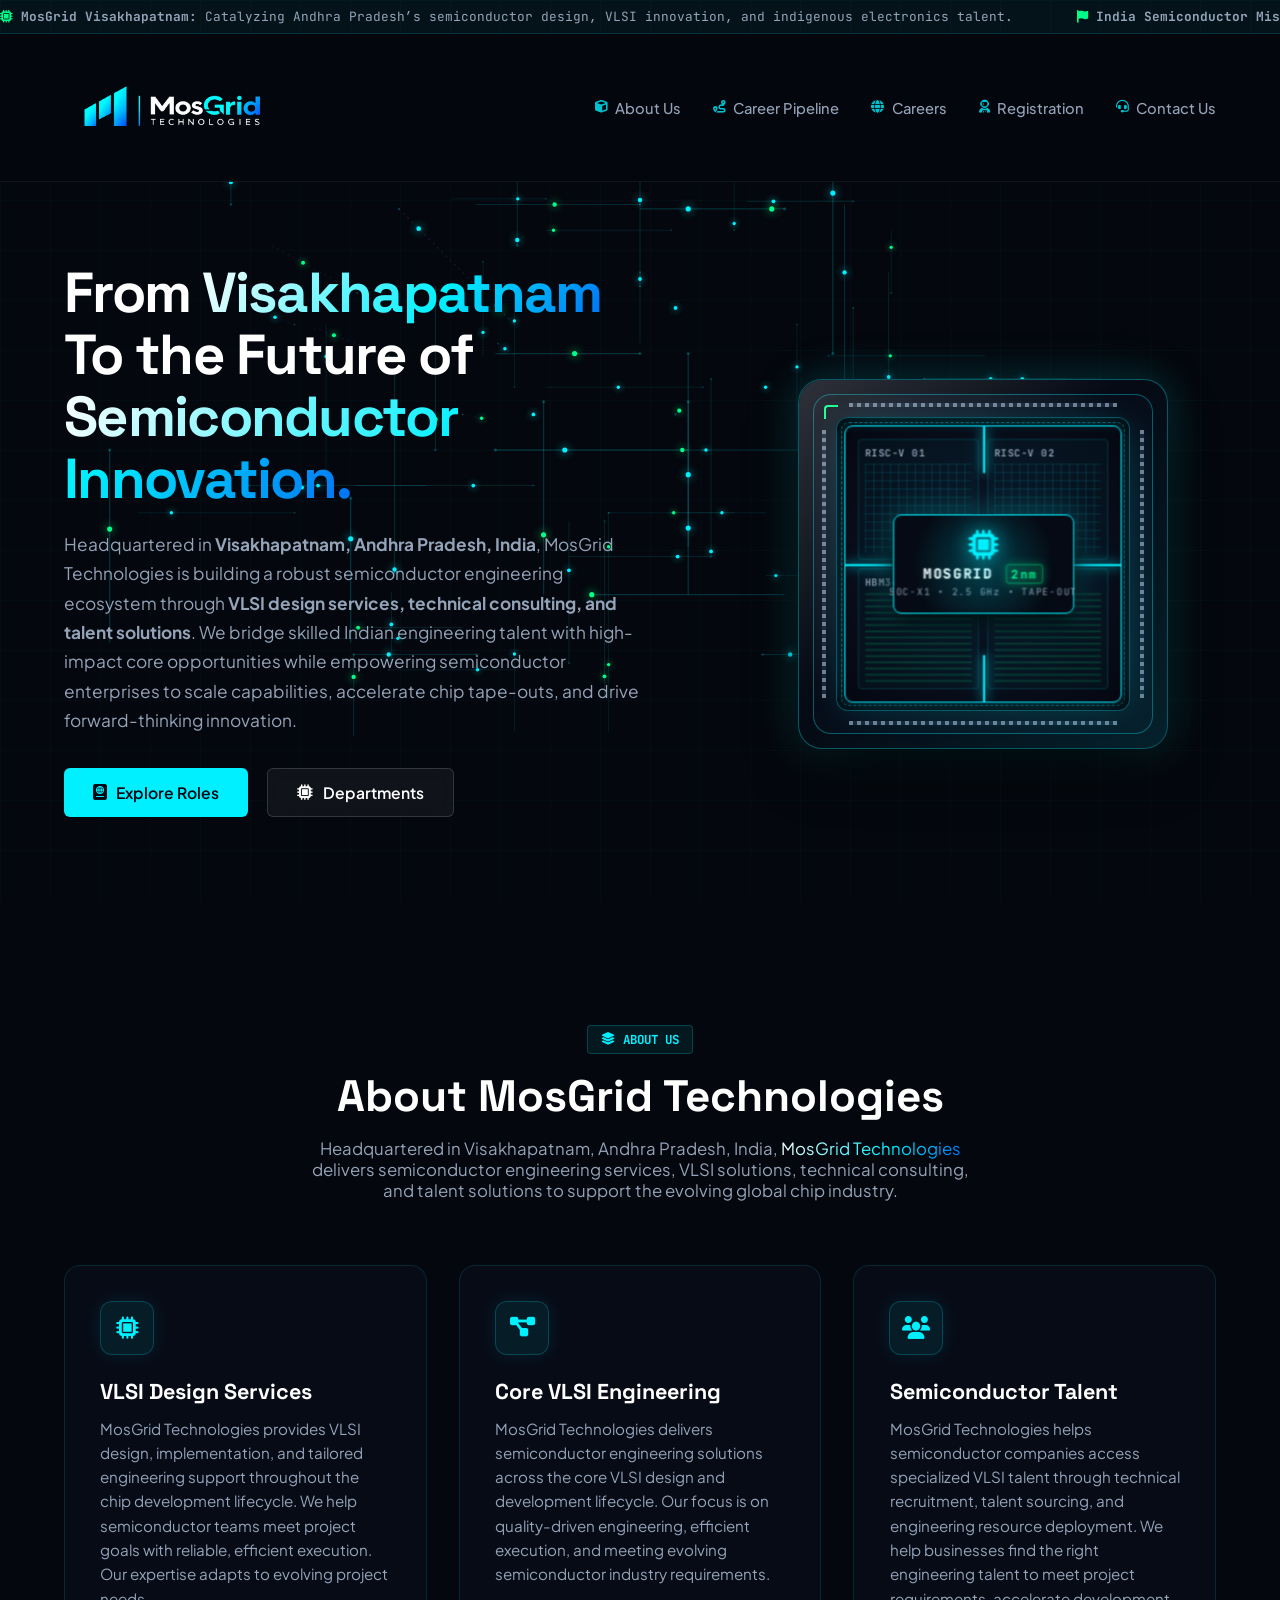
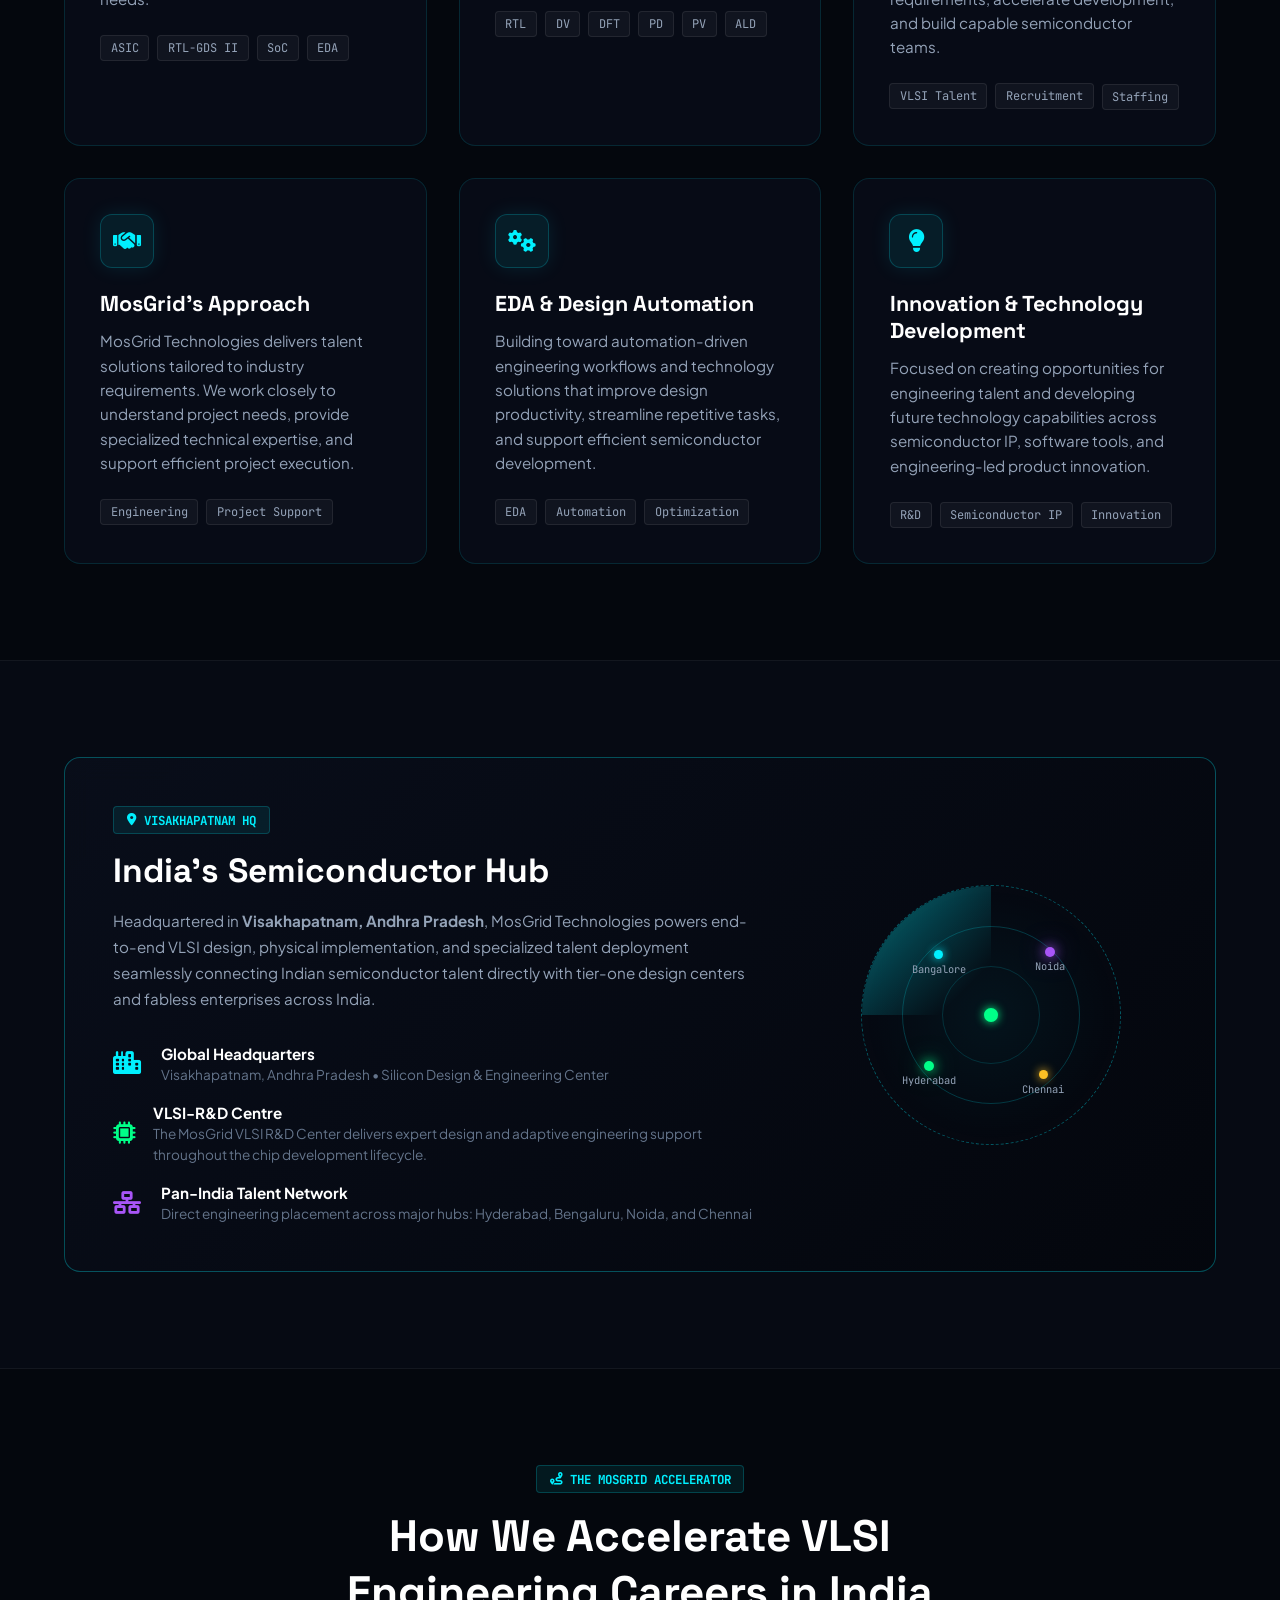
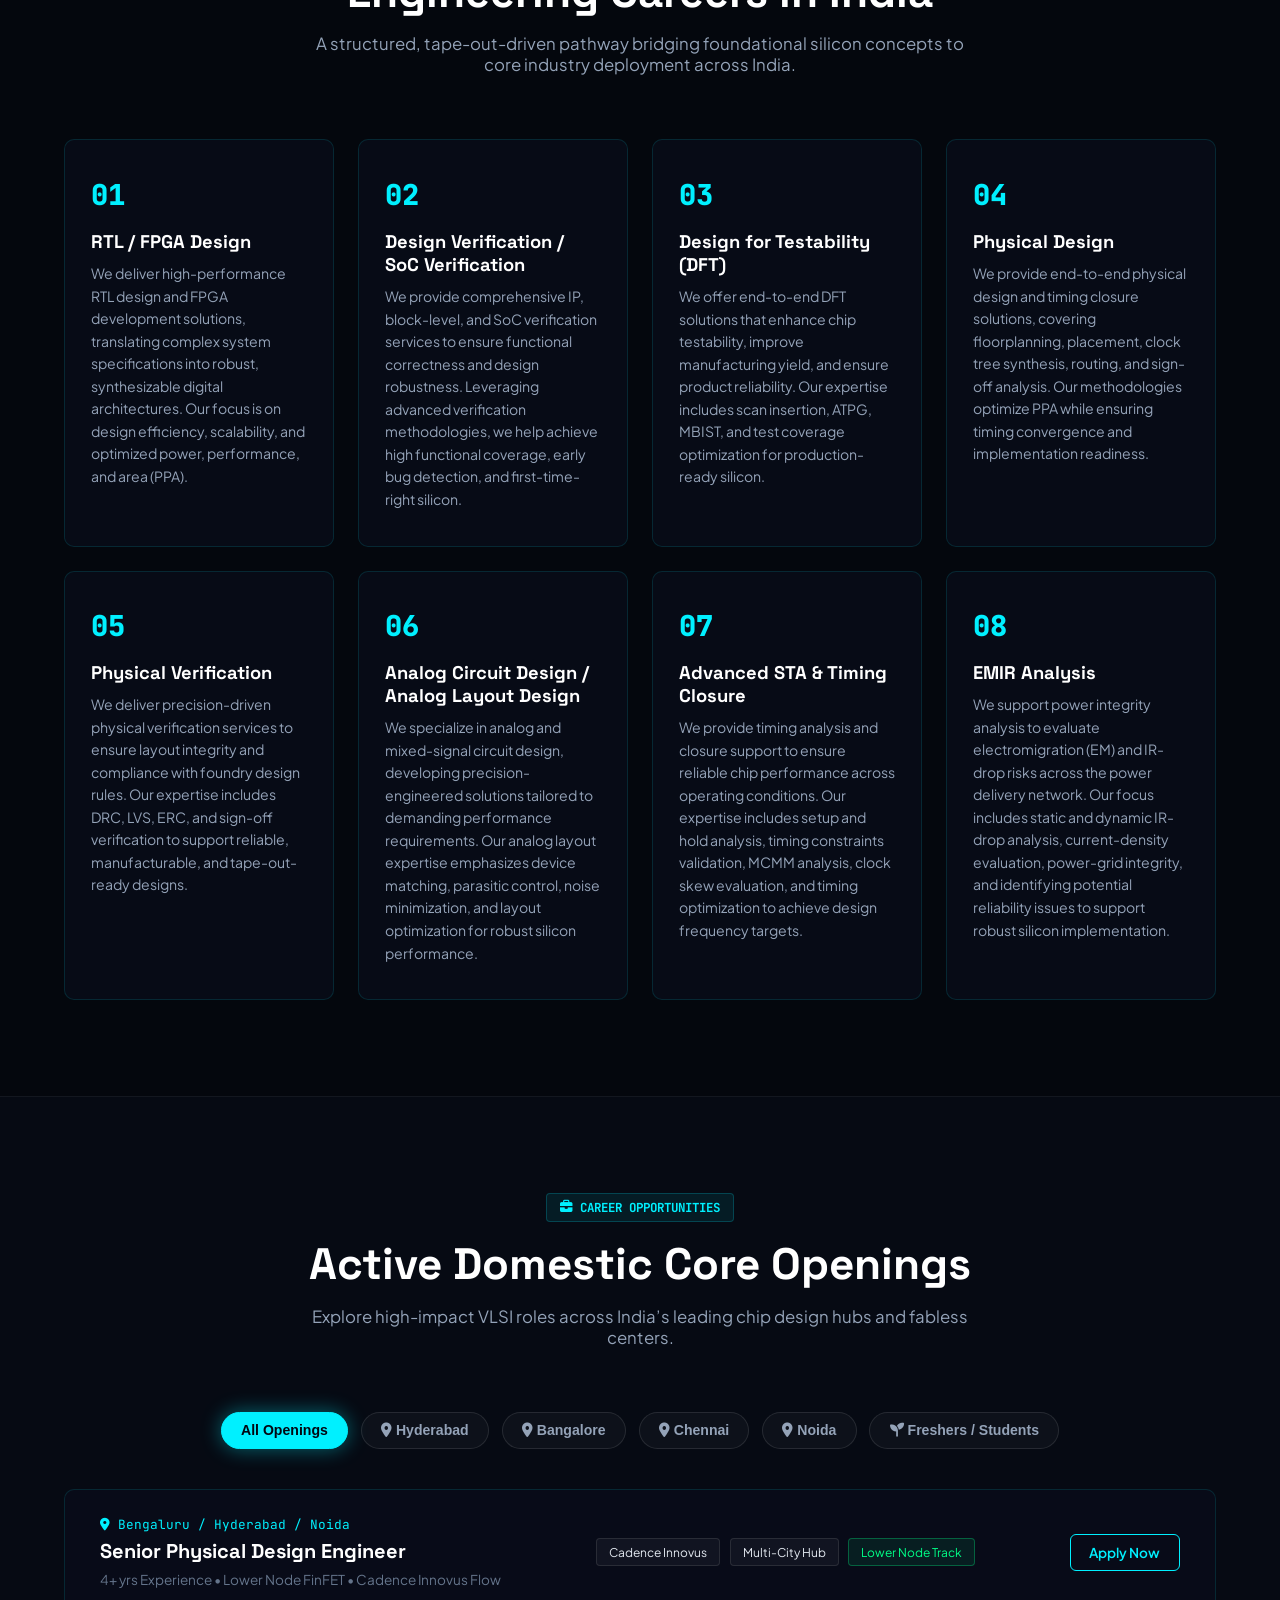
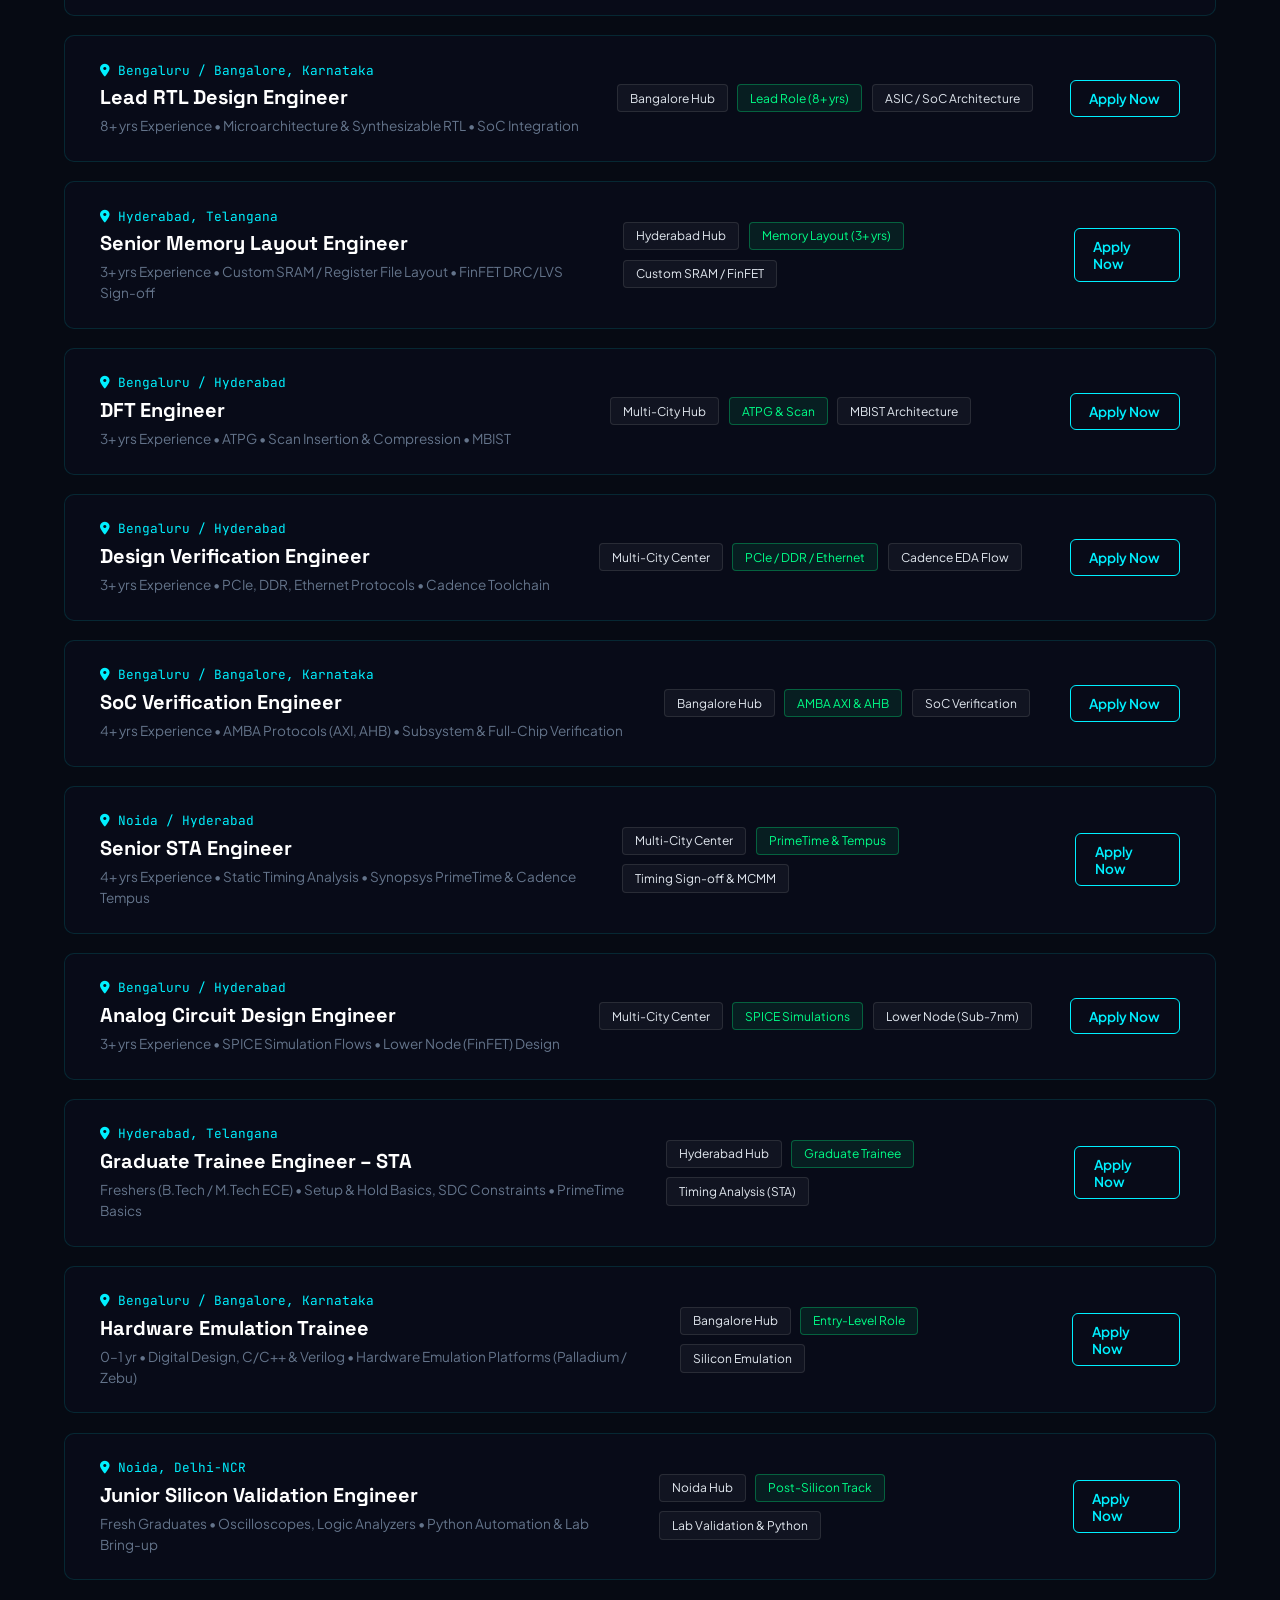
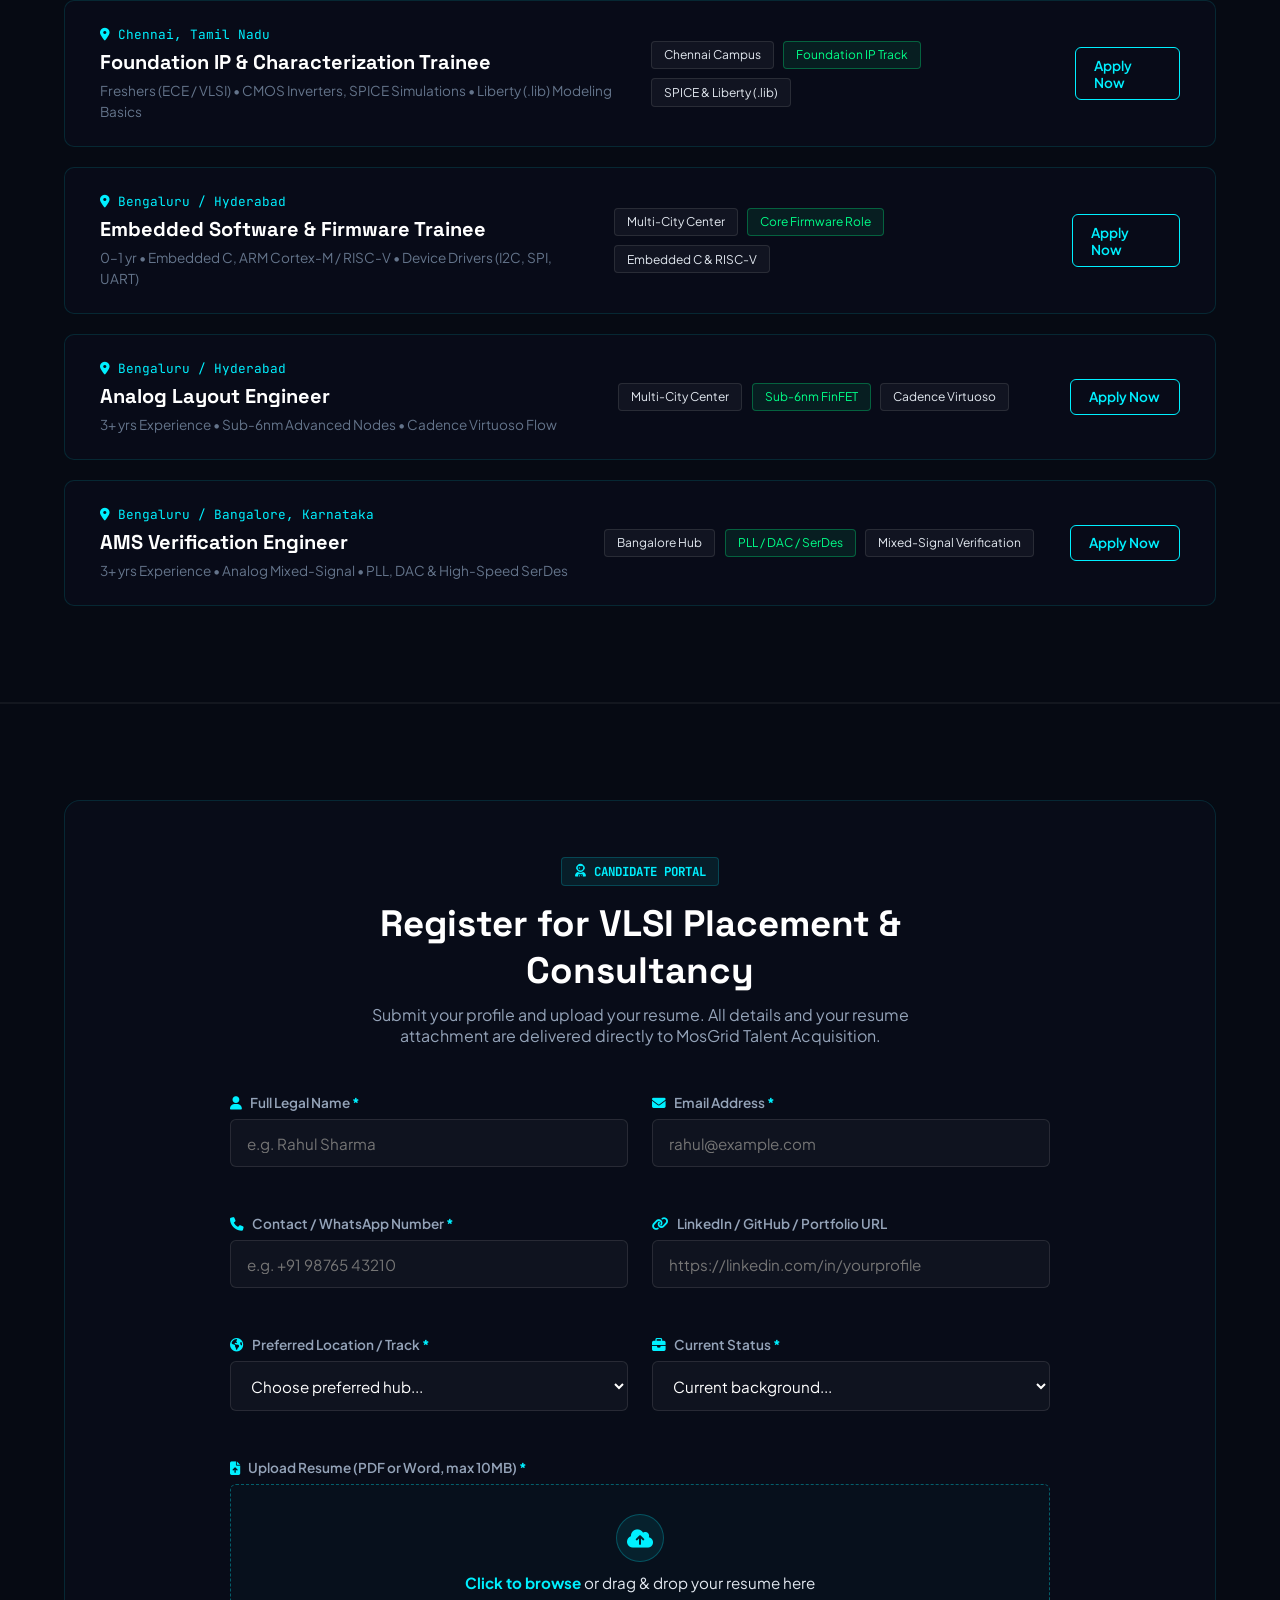
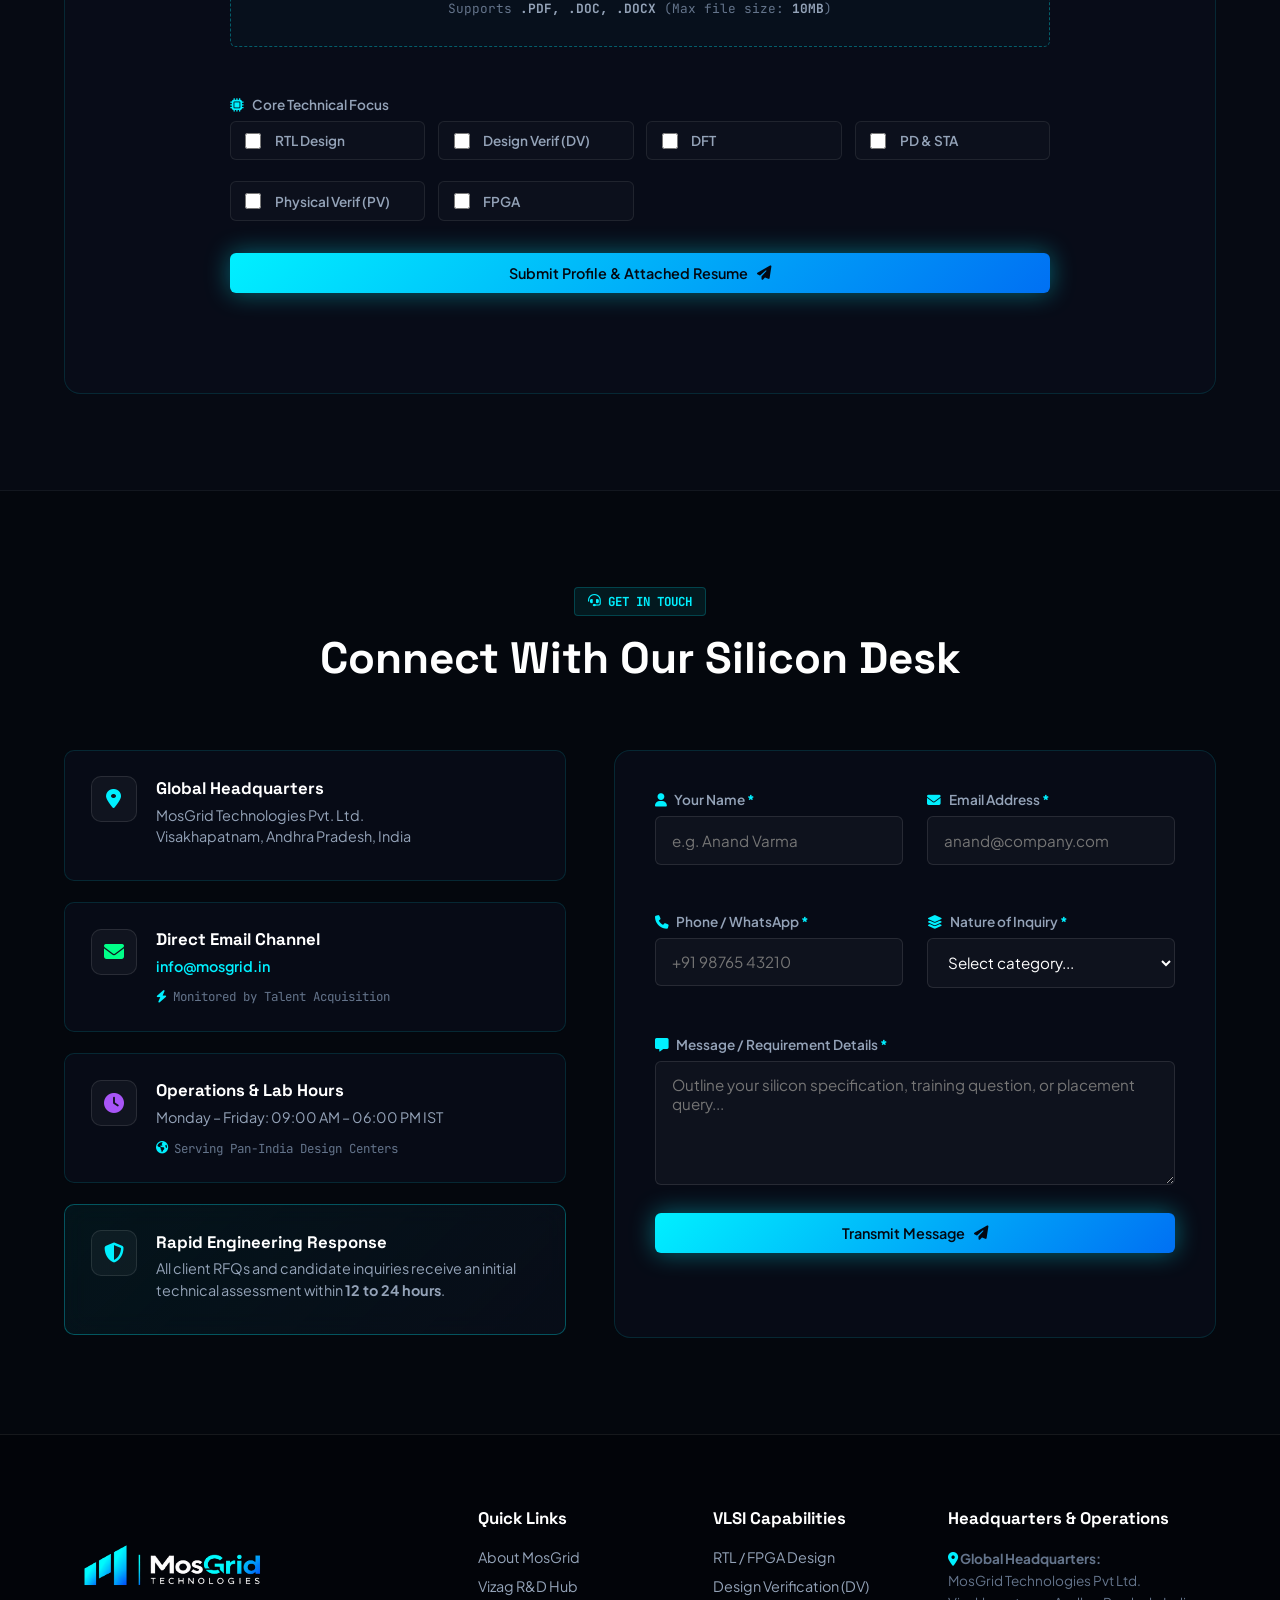
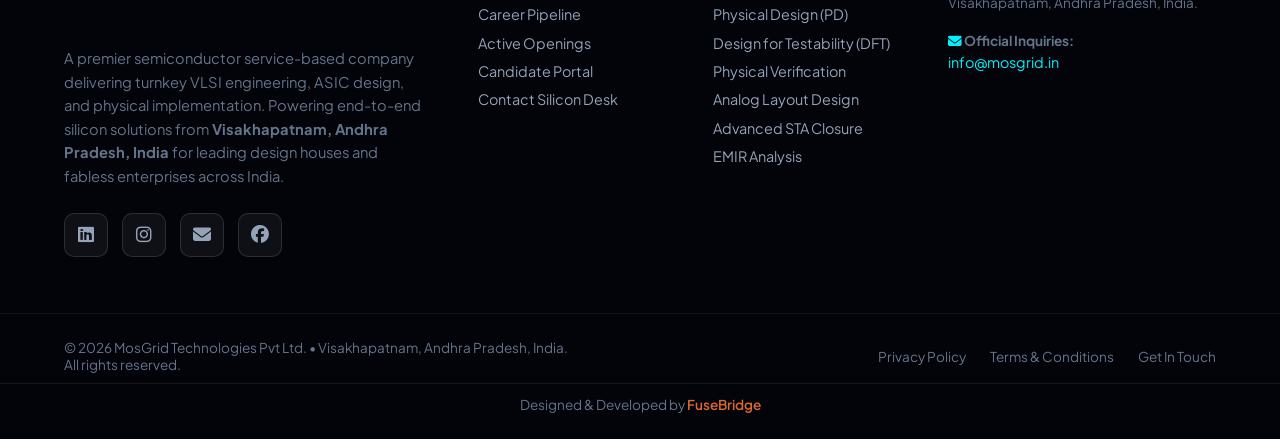
==== index.html @ 5db5d089 "small changes" ====
<!DOCTYPE html>
<html lang="en">
<head>
  <meta charset="UTF-8" />
  <meta name="viewport" content="width=device-width, initial-scale=1.0" />
  <title>MosGrid Technologies</title>
  <meta name="description" content="Visakhapatnam's premier VLSI engineering consultancy and career launchpad. Sub-3nm design execution, student upskilling, and core semiconductor placement across India." />
  
  <!-- Favicon -->
  <link rel="icon" type="image/png" sizes="32x32" href="assets/logos/favicon.png?v=3" />
  <link rel="icon" type="image/png" sizes="16x16" href="assets/logos/favicon.png?v=3" />
  <link rel="apple-touch-icon" href="assets/logos/favicon.png?v=3" />

  <!-- Fonts & Icons -->
  <link rel="preconnect" href="https://fonts.googleapis.com">
  <link rel="preconnect" href="https://fonts.gstatic.com" crossorigin>
  <link href="https://fonts.googleapis.com/css2?family=JetBrains+Mono:wght@400;500;700&family=Plus+Jakarta+Sans:wght@300;400;500;600;700;800&family=Space+Grotesk:wght@500;700;800&display=swap" rel="stylesheet">
  <link rel="stylesheet" href="https://cdnjs.cloudflare.com/ajax/libs/font-awesome/6.5.1/css/all.min.css" />
  
  <link rel="stylesheet" href="style.css" />
</head>
<body class="dark-theme">

  <!-- Interactive Silicon Circuit Canvas (Ortho Manhattan Traces) -->
  <canvas id="circuit-canvas"></canvas>

  <!-- Smooth Ambient Electron Aura -->
  <div class="cursor-aura" id="cursorAura"></div>

  <!-- Global Live Ticker -->
  <div class="top-ticker">
    <div class="ticker-track">
      <span class="ticker-item"><i class="fa-solid fa-microchip text-green"></i> <strong>MosGrid Visakhapatnam:</strong> Catalyzing Andhra Pradesh’s semiconductor design, VLSI innovation, and indigenous electronics talent.</span>
      <span class="ticker-item"><i class="fa-solid fa-flag text-green"></i> <strong>India Semiconductor Mission 2.0:</strong> Strengthening India’s semiconductor design and manufacturing ecosystem.</span>
      <span class="ticker-item"><i class="fa-solid fa-layer-group text-green"></i> <strong>Advanced Chip Packaging:</strong> Chiplets and 3D integration are shaping next-generation semiconductor technology.</span>
      <span class="ticker-item"><i class="fa-solid fa-microchip text-green"></i> <strong>Indigenous Chip Design:</strong> RISC-V and domestic chip-design initiatives are driving India’s semiconductor innovation.</span>    
    </div>
  </div>

  <!-- Header Navigation -->
  <header class="navbar" id="navbar">
    <div class="container nav-wrap">
      <a href="index.html" class="brand">
        <div class="brand-name">
          <img src="assets/logos/logo.svg" alt="Mosgrid Logo" class="brand-logo-img" />
        </div>
      </a>

      <nav class="nav-menu" id="navMenu">
        <a href="#about-us" class="nav-link"><i class="fa-solid fa-cube"></i> About Us</a>
        <a href="#pipeline" class="nav-link"><i class="fa-solid fa-route"></i> Career Pipeline</a>
        <a href="#openings" class="nav-link"><i class="fa-solid fa-globe"></i> Careers</a>
        <a href="#apply" class="nav-link"><i class="fa-solid fa-user-astronaut"></i> Registration</a>
        <a href="#contact" class="nav-link"><i class="fa-solid fa-headset"></i> Contact Us</a>
      </nav>

      <div class="nav-actions">
        <button class="mobile-hamburger" id="hamburger" aria-label="Toggle navigation menu">
          <span></span><span></span><span></span>
        </button>
      </div>
    </div>
  </header>

  <!-- Hero Section -->
  <section class="hero">
    <div class="container hero-layout">
      <div class="hero-left">
        <h1 class="hero-heading">
          From <span class="electric-text">Visakhapatnam</span> <br />
          To the Future of <span class="electric-text">Semiconductor Innovation.</span>
        </h1>
        <p class="hero-subtext">
          Headquartered in <strong>Visakhapatnam, Andhra Pradesh, India</strong>, MosGrid Technologies is building a robust semiconductor engineering ecosystem through <strong>VLSI design services, technical consulting, and talent solutions</strong>. We bridge skilled Indian engineering talent with high-impact core opportunities while empowering semiconductor enterprises to scale capabilities, accelerate chip tape-outs, and drive forward-thinking innovation.
        </p>

        <div class="hero-buttons">
          <a href="#openings" class="btn btn-primary btn-large">
            <i class="fa-solid fa-passport"></i> Explore Roles
          </a>
          <a href="#about-us" class="btn btn-glass btn-large">
            <i class="fa-solid fa-microchip"></i> Departments
          </a>
        </div>
      </div>

      <!-- 3D Gyroscopic Silicon Die Hero Graphic (Advanced Animated SoC) -->
      <div class="hero-right">
        <div class="silicon-stage" id="siliconStage">
          <div class="silicon-die" id="siliconDie">
            <!-- Organic Substrate Carrier with SMD Passives -->
            <div class="chip-substrate">
              <div class="substrate-notch"></div>
              
              <!-- Decoupling SMD Capacitor Arrays -->
              <div class="smd-bank smd-top"></div>
              <div class="smd-bank smd-bottom"></div>
              <div class="smd-bank smd-left"></div>
              <div class="smd-bank smd-right"></div>

              <!-- Silicon Interposer & Chiplet Package -->
              <div class="chip-interposer">
                <div class="bga-pin-ring"></div>

                <!-- Active Silicon Die Layer -->
                <div class="active-silicon-die">
                  <!-- Die Floorplan: Multi-Cluster Core Architecture -->
                  <div class="die-floorplan">
                    <div class="core-cell compute-core">
                      <span class="core-lbl">RISC-V 01</span>
                      <div class="gate-mesh"></div>
                    </div>
                    <div class="core-cell compute-core">
                      <span class="core-lbl">RISC-V 02</span>
                      <div class="gate-mesh"></div>
                    </div>
                    <div class="core-cell memory-core">
                      <span class="core-lbl">HBM3e</span>
                      <div class="memory-grid"></div>
                    </div>
                    <div class="core-cell memory-core">
                      <span class="core-lbl">L3 SRAM</span>
                      <div class="memory-grid"></div>
                    </div>
                  </div>

                  <!-- Central Heat Spreader / Silicon Inscription -->
                  <div class="die-center-spreader">
                    <div class="spreader-glow"></div>
                    <i class="fa-solid fa-microchip spreader-icon"></i>
                    <div class="spreader-title">MOSGRID <span class="spreader-node">2nm</span></div>
                    <div class="spreader-meta">SOC-X1 &bull; 2.5 GHz &bull; TAPE-OUT</div>
                  </div>

                  <!-- High-Speed Orthogonal Bus Traces -->
                  <div class="bus-trace trace-h trace-1"></div>
                  <div class="bus-trace trace-h trace-2"></div>
                  <div class="bus-trace trace-v trace-3"></div>
                  <div class="bus-trace trace-v trace-4"></div>

                  <!-- Animated Laser Scan Beam -->
                  <div class="die-scan-beam"></div>
                </div>
              </div>
            </div>

            <!-- Specular Optical Reflection -->
            <div class="hologram-specular"></div>
          </div>
        </div>
      </div>
    </div>
  </section>

  <!-- About Us Services Section -->
  <section class="section" id="about-us">
    <div class="container">
      <div class="section-header">
        <span class="chip-tag"><i class="fa-solid fa-layer-group"></i> ABOUT US</span>
        <h2>About MosGrid Technologies</h2>
        <p>
          Headquartered in Visakhapatnam, Andhra Pradesh, India, <span class="electric-text">MosGrid Technologies</span> delivers semiconductor engineering services, VLSI solutions, technical consulting, and talent solutions to support the evolving global chip industry.
        </p>
      </div>

      <div class="spotlight-grid">
        <div class="spotlight-card">
          <div class="card-content">
            <div class="icon-orb"><i class="fa-solid fa-microchip"></i></div>
            <h3>VLSI Design Services</h3>
            <p>
              MosGrid Technologies provides VLSI design, implementation, and tailored engineering support throughout the chip development lifecycle. We help semiconductor teams meet project goals with reliable, efficient execution. Our expertise adapts to evolving project needs.
            </p>
            <div class="tech-tags">
              <span>ASIC</span> <span>RTL-GDS II</span><span>SoC</span><span>EDA</span>
            </div>
          </div>
        </div>

        <div class="spotlight-card">
          <div class="card-content">
            <div class="icon-orb"><i class="fa-solid fa-diagram-project"></i></div>
            <h3>Core VLSI Engineering</h3>
            <p>
             MosGrid Technologies delivers semiconductor engineering solutions across the core VLSI design and development lifecycle. Our focus is on quality-driven engineering, efficient execution, and meeting evolving semiconductor industry requirements.
            </p>
            <div class="tech-tags">
              <span>RTL</span><span>DV</span><span>DFT</span><span>PD</span><span>PV</span><span>ALD</span>
            </div>
          </div>
        </div>

        <div class="spotlight-card">
          <div class="card-content">
            <div class="icon-orb"><i class="fa-solid fa-users"></i></div>
            <h3>Semiconductor Talent</h3>
            <p>
              MosGrid Technologies helps semiconductor companies access specialized VLSI talent through technical recruitment, talent sourcing, and engineering resource deployment. We help businesses find the right engineering talent to meet project requirements, accelerate development, and build capable semiconductor teams.
            </p>
            <div class="tech-tags">
              <span>VLSI Talent</span><span>Recruitment</span><span>Staffing</span>
            </div>
          </div>
        </div>

        <div class="spotlight-card">
          <div class="card-content">
            <div class="icon-orb"><i class="fa-solid fa-handshake"></i></div>
            <h3>MosGrid's Approach</h3>
            <p>
              MosGrid Technologies delivers talent solutions tailored to industry requirements. We work closely to understand project needs, provide specialized technical expertise, and support efficient project execution.
            </p>
            <div class="tech-tags">
              <span>Engineering</span><span>Project Support</span>
            </div>
          </div>
        </div>

        <div class="spotlight-card">
          <div class="card-content">
            <div class="icon-orb"><i class="fa-solid fa-gears"></i></div>
            <h3>EDA & Design Automation</h3>
            <p>
              Building toward automation-driven engineering workflows and technology solutions that improve design productivity, streamline repetitive tasks, and support efficient semiconductor development.
            </p>
            <div class="tech-tags">
              <span>EDA</span><span>Automation</span><span>Optimization</span>
            </div>
          </div>
        </div>

        <div class="spotlight-card">
          <div class="card-content">
            <div class="icon-orb"><i class="fa-solid fa-lightbulb"></i></div>
            <h3>Innovation & Technology Development</h3>
            <p>
              Focused on creating opportunities for engineering talent and developing future technology capabilities across semiconductor IP, software tools, and engineering-led product innovation.
            </p>
            <div class="tech-tags">
              <span>R&D</span><span>Semiconductor IP</span><span>Innovation</span>
            </div>
          </div>
        </div>
      </div>
    </div>
  </section>

  <!-- Visakhapatnam HQ & India Tech Radar Section -->
  <section class="section alt-bg" id="vizag-hub">
    <div class="container">
      <div class="spotlight-card vizag-banner-card">
        <div class="vizag-grid">
          <div class="vizag-info">
            <span class="chip-tag"><i class="fa-solid fa-location-dot"></i> VISAKHAPATNAM HQ</span>
            <h2>India’s Semiconductor Hub</h2>
            <p>
              Headquartered in <strong>Visakhapatnam, Andhra Pradesh</strong>, MosGrid Technologies powers end-to-end VLSI design, physical implementation, and specialized talent deployment seamlessly connecting Indian semiconductor talent directly with tier-one design centers and fabless enterprises across India.
            </p>
            <div class="vizag-highlights">
              <div class="v-item">
                <i class="fa-solid fa-city text-cyan"></i>
                <div>
                  <strong>Global Headquarters</strong>
                  <span>Visakhapatnam, Andhra Pradesh &bull; Silicon Design & Engineering Center</span>
                </div>
              </div>
              <div class="v-item">
                <i class="fa-solid fa-microchip text-green"></i>
                <div>
                  <strong>VLSI-R&D Centre </strong>
                  <span>The MosGrid VLSI R&D Center delivers expert design and adaptive engineering support throughout the chip development lifecycle.</span>
                </div>
              </div>
              <div class="v-item">
                <i class="fa-solid fa-network-wired text-purple"></i>
                <div>
                  <strong>Pan-India Talent Network</strong>
                  <span>Direct engineering placement across major hubs: Hyderabad, Bengaluru, Noida, and Chennai</span>
                </div>
              </div>
            </div>
          </div>

          <div class="vizag-radar">
            <div class="radar-circle">
              <div class="radar-sweep"></div>
              <div class="radar-dot dot-vizag"></div>

              <div class="radar-dot dot-munich" title="Bangalore">
                <span class="dot-label-sub">Bangalore</span>
              </div>
              <div class="radar-dot dot-noida" title="Noida">
                <span class="dot-label-sub">Noida</span>
              </div>
              <div class="radar-dot dot-hyderabad" title="Hyderabad">
                <span class="dot-label-sub">Hyderabad</span>
              </div>
              <div class="radar-dot dot-taiwan" title="Chennai">
                <span class="dot-label-sub">Chennai</span>
              </div>
            </div>
          </div> 
        </div>
      </div>
    </div>
  </section>

  <!-- 6-Domain VLSI Engineering & Acceleration Section -->
  <section class="section" id="pipeline">
    <div class="container">
      <div class="section-header">
        <span class="chip-tag"><i class="fa-solid fa-route"></i> THE MOSGRID ACCELERATOR</span>
        <h2>How We Accelerate VLSI Engineering Careers in India</h2>
        <p>A structured, tape-out-driven pathway bridging foundational silicon concepts to core industry deployment across India.</p>
      </div>

      <div class="roadmap-track">
        <!-- 01: RTL / FPGA Design -->
        <div class="roadmap-step" id="domain-rtl">
          <div class="step-num">01</div>
          <div class="step-glow"></div>
          <h4>RTL / FPGA Design</h4>
          <p>We deliver high-performance RTL design and FPGA development solutions, translating complex system specifications into robust, synthesizable digital architectures. Our focus is on design efficiency, scalability, and optimized power, performance, and area (PPA).</p>
        </div>

        <!-- 02: Design Verification / SoC Verification -->
        <div class="roadmap-step" id="domain-dv">
          <div class="step-num">02</div>
          <div class="step-glow"></div>
          <h4>Design Verification / SoC Verification</h4>
          <p>We provide comprehensive IP, block-level, and SoC verification services to ensure functional correctness and design robustness. Leveraging advanced verification methodologies, we help achieve high functional coverage, early bug detection, and first-time-right silicon.</p>
        </div>

        <!-- 03: Design for Testability (DFT) -->
        <div class="roadmap-step" id="domain-dft">
          <div class="step-num">03</div>
          <div class="step-glow"></div>
          <h4>Design for Testability (DFT)</h4>
          <p>We offer end-to-end DFT solutions that enhance chip testability, improve manufacturing yield, and ensure product reliability. Our expertise includes scan insertion, ATPG, MBIST, and test coverage optimization for production-ready silicon.</p>
        </div>

        <!-- 04: Physical Design  -->
        <div class="roadmap-step" id="domain-pd">
          <div class="step-num">04</div>
          <div class="step-glow"></div>
          <h4>Physical Design</h4>
          <p>We provide end-to-end physical design and timing closure solutions, covering floorplanning, placement, clock tree synthesis, routing, and sign-off analysis. Our methodologies optimize PPA while ensuring timing convergence and implementation readiness.</p>
        </div>

        <!-- 05: Physical Verification -->
        <div class="roadmap-step" id="domain-pv">
          <div class="step-num">05</div>
          <div class="step-glow"></div>
          <h4>Physical Verification</h4>
          <p>We deliver precision-driven physical verification services to ensure layout integrity and compliance with foundry design rules. Our expertise includes DRC, LVS, ERC, and sign-off verification to support reliable, manufacturable, and tape-out-ready designs.</p>
        </div>

        <!-- 06: Analog Circuit Design / Analog Layout Design -->
        <div class="roadmap-step" id="domain-analog">
          <div class="step-num">06</div>
          <div class="step-glow"></div>
          <h4>Analog Circuit Design / Analog Layout Design</h4>
          <p>We specialize in analog and mixed-signal circuit design, developing precision-engineered solutions tailored to demanding performance requirements. Our analog layout expertise emphasizes device matching, parasitic control, noise minimization, and layout optimization for robust silicon performance.</p>
        </div>

        <!-- 07: Advanced STA & Timing Closure -->
        <div class="roadmap-step" id="domain-sta">
          <div class="step-num">07</div>
          <div class="step-glow"></div>
          <h4>Advanced STA & Timing Closure</h4>
          <p>We provide timing analysis and closure support to ensure reliable chip performance across operating conditions. Our expertise includes setup and hold analysis, timing constraints validation, MCMM analysis, clock skew evaluation, and timing optimization to achieve design frequency targets.</p>
        </div>

        <!-- 08: EMIR Analysis -->
        <div class="roadmap-step" id="domain-emir">
          <div class="step-num">08</div>
          <div class="step-glow"></div>
          <h4>EMIR Analysis</h4>
          <p>We support power integrity analysis to evaluate electromigration (EM) and IR-drop risks across the power delivery network. Our focus includes static and dynamic IR-drop analysis, current-density evaluation, power-grid integrity, and identifying potential reliability issues to support robust silicon implementation.</p>
        </div>
      </div>
    </div>
  </section>

  <!-- Filterable Openings Section -->
  <section class="section alt-bg" id="openings">
    <div class="container">
      <div class="section-header">
        <span class="chip-tag"><i class="fa-solid fa-briefcase"></i> CAREER OPPORTUNITIES</span>
        <h2>Active Domestic Core Openings</h2>
        <p>Explore high-impact VLSI roles across India’s leading chip design hubs and fabless centers.</p>
      </div>

      <!-- Filter Tabs -->
      <div class="filter-bar">
        <button class="filter-btn active" data-filter="all">All Openings</button>
        <button class="filter-btn" data-filter="hyderabad"><i class="fa-solid fa-location-dot"></i> Hyderabad</button>
        <button class="filter-btn" data-filter="bangalore"><i class="fa-solid fa-location-dot"></i> Bangalore</button>
        <button class="filter-btn" data-filter="chennai"><i class="fa-solid fa-location-dot"></i> Chennai</button>
        <button class="filter-btn" data-filter="noida"><i class="fa-solid fa-location-dot"></i> Noida</button>
        <button class="filter-btn" data-filter="fresher"><i class="fa-solid fa-seedling"></i> Freshers / Students</button>
      </div>

      <div class="jobs-list" id="jobsGrid">
        <!-- Job 1 -->
              <div class="job-row" data-category="bangalore hyderabad noida">
                <div class="job-meta">
                  <span class="job-location"><i class="fa-solid fa-location-dot"></i> Bengaluru / Hyderabad / Noida</span>
                  <h3>Senior Physical Design Engineer</h3>
                  <span class="job-exp">4+ yrs Experience &bull; Lower Node FinFET &bull; Cadence Innovus Flow</span>
                </div>
                <div class="job-tags">
                  <span class="badge-tag">Cadence Innovus</span>
                  <span class="badge-tag">Multi-City Hub</span>
                  <span class="badge-tag tag-accent">Lower Node Track</span>
                </div>
                <a href="#apply" class="btn btn-outline-cyan" aria-label="Apply for Senior Physical Design Engineer">Apply Now</a>
              </div>

        <!-- Job 2 -->
              <div class="job-row" data-category="bangalore">
                <div class="job-meta">
                  <span class="job-location"><i class="fa-solid fa-location-dot"></i> Bengaluru / Bangalore, Karnataka</span>
                  <h3>Lead RTL Design Engineer</h3>
                  <span class="job-exp">8+ yrs Experience &bull; Microarchitecture &amp; Synthesizable RTL &bull; SoC Integration</span>
                </div>
                <div class="job-tags">
                  <span class="badge-tag">Bangalore Hub</span>
                  <span class="badge-tag tag-accent">Lead Role (8+ yrs)</span>
                  <span class="badge-tag">ASIC / SoC Architecture</span>
                </div>
                <a href="#apply" class="btn btn-outline-cyan" aria-label="Apply for Lead RTL Design Engineer">Apply Now</a>
              </div>

       <!-- Job 3 -->
              <div class="job-row" data-category="hyderabad">
                <div class="job-meta">
                  <span class="job-location"><i class="fa-solid fa-location-dot"></i> Hyderabad, Telangana</span>
                  <h3>Senior Memory Layout Engineer</h3>
                  <span class="job-exp">3+ yrs Experience &bull; Custom SRAM / Register File Layout &bull; FinFET DRC/LVS Sign-off</span>
                </div>
                <div class="job-tags">
                  <span class="badge-tag">Hyderabad Hub</span>
                  <span class="badge-tag tag-accent">Memory Layout (3+ yrs)</span>
                  <span class="badge-tag">Custom SRAM / FinFET</span>
                </div>
                <a href="#apply" class="btn btn-outline-cyan" aria-label="Apply for Senior Memory Layout Engineer">Apply Now</a>
              </div>

        <!-- Job 4 -->
              <div class="job-row" data-category="bangalore hyderabad">
                <div class="job-meta">
                  <span class="job-location"><i class="fa-solid fa-location-dot"></i> Bengaluru / Hyderabad</span>
                  <h3>DFT Engineer</h3>
                  <span class="job-exp">3+ yrs Experience &bull; ATPG &bull; Scan Insertion &amp; Compression &bull; MBIST</span>
                </div>
                <div class="job-tags">
                  <span class="badge-tag">Multi-City Hub</span>
                  <span class="badge-tag tag-accent">ATPG &amp; Scan</span>
                  <span class="badge-tag">MBIST Architecture</span>
                </div>
                <a href="#apply" class="btn btn-outline-cyan" aria-label="Apply for DFT Engineer">Apply Now</a>
              </div>

        <!-- Job 5 -->
              <div class="job-row" data-category="bangalore hyderabad">
                <div class="job-meta">
                  <span class="job-location"><i class="fa-solid fa-location-dot"></i> Bengaluru / Hyderabad</span>
                  <h3>Design Verification Engineer</h3>
                  <span class="job-exp">3+ yrs Experience &bull; PCIe, DDR, Ethernet Protocols &bull; Cadence Toolchain</span>
                </div>
                <div class="job-tags">
                  <span class="badge-tag">Multi-City Center</span>
                  <span class="badge-tag tag-accent">PCIe / DDR / Ethernet</span>
                  <span class="badge-tag">Cadence EDA Flow</span>
                </div>
                <a href="#apply" class="btn btn-outline-cyan" aria-label="Apply for Design Verification Engineer">Apply Now</a>
              </div>

      <!-- Job 6 -->

              <div class="job-row" data-category="bangalore">
                <div class="job-meta">
                  <span class="job-location"><i class="fa-solid fa-location-dot"></i> Bengaluru / Bangalore, Karnataka</span>
                  <h3>SoC Verification Engineer</h3>
                  <span class="job-exp">4+ yrs Experience &bull; AMBA Protocols (AXI, AHB) &bull; Subsystem &amp; Full-Chip Verification</span>
                </div>
                <div class="job-tags">
                  <span class="badge-tag">Bangalore Hub</span>
                  <span class="badge-tag tag-accent">AMBA AXI &amp; AHB</span>
                  <span class="badge-tag">SoC Verification</span>
                </div>
                <a href="#apply" class="btn btn-outline-cyan" aria-label="Apply for SoC Verification Engineer">Apply Now</a>
              </div>
      <!-- Job 7 -->
                    <div class="job-row" data-category="noida hyderabad">
                <div class="job-meta">
                  <span class="job-location"><i class="fa-solid fa-location-dot"></i> Noida / Hyderabad</span>
                  <h3>Senior STA Engineer</h3>
                  <span class="job-exp">4+ yrs Experience &bull; Static Timing Analysis &bull; Synopsys PrimeTime &amp; Cadence Tempus</span>
                </div>
                <div class="job-tags">
                  <span class="badge-tag">Multi-City Center</span>
                  <span class="badge-tag tag-accent">PrimeTime &amp; Tempus</span>
                  <span class="badge-tag">Timing Sign-off &amp; MCMM</span>
                </div>
                <a href="#apply" class="btn btn-outline-cyan" aria-label="Apply for Senior STA Engineer">Apply Now</a>
              </div>
      <!-- Job 8 -->
                  <div class="job-row" data-category="bangalore hyderabad">
              <div class="job-meta">
                <span class="job-location"><i class="fa-solid fa-location-dot"></i> Bengaluru / Hyderabad</span>
                <h3>Analog Circuit Design Engineer</h3>
                <span class="job-exp">3+ yrs Experience &bull; SPICE Simulation Flows &bull; Lower Node (FinFET) Design</span>
              </div>
              <div class="job-tags">
                <span class="badge-tag">Multi-City Center</span>
                <span class="badge-tag tag-accent">SPICE Simulations</span>
                <span class="badge-tag">Lower Node (Sub-7nm)</span>
              </div>
              <a href="#apply" class="btn btn-outline-cyan" aria-label="Apply for Analog Circuit Design Engineer">Apply Now</a>
            </div>

            
            <!-- Freshers -->
<div class="job-row" data-category="hyderabad fresher">
  <div class="job-meta">
    <span class="job-location"><i class="fa-solid fa-location-dot"></i> Hyderabad, Telangana</span>
    <h3>Graduate Trainee Engineer &ndash; STA</h3>
    <span class="job-exp">Freshers (B.Tech / M.Tech ECE) &bull; Setup &amp; Hold Basics, SDC Constraints &bull; PrimeTime Basics</span>
  </div>
  <div class="job-tags">
    <span class="badge-tag">Hyderabad Hub</span>
    <span class="badge-tag tag-accent">Graduate Trainee</span>
    <span class="badge-tag">Timing Analysis (STA)</span>
  </div>
  <a href="#apply" class="btn btn-outline-cyan" aria-label="Apply for Graduate Trainee Engineer STA">Apply Now</a>
</div>
<!-- Freshers -->
<div class="job-row" data-category="bangalore fresher">
  <div class="job-meta">
    <span class="job-location"><i class="fa-solid fa-location-dot"></i> Bengaluru / Bangalore, Karnataka</span>
    <h3>Hardware Emulation Trainee</h3>
    <span class="job-exp">0–1 yr &bull; Digital Design, C/C++ &amp; Verilog &bull; Hardware Emulation Platforms (Palladium / Zebu)</span>
  </div>
  <div class="job-tags">
    <span class="badge-tag">Bangalore Hub</span>
    <span class="badge-tag tag-accent">Entry-Level Role</span>
    <span class="badge-tag">Silicon Emulation</span>
  </div>
  <a href="#apply" class="btn btn-outline-cyan" aria-label="Apply for Hardware Emulation Trainee">Apply Now</a>
</div>
<!-- Freshers -->
 <div class="job-row" data-category="noida fresher">
  <div class="job-meta">
    <span class="job-location"><i class="fa-solid fa-location-dot"></i> Noida, Delhi-NCR</span>
    <h3>Junior Silicon Validation Engineer</h3>
    <span class="job-exp">Fresh Graduates &bull; Oscilloscopes, Logic Analyzers &bull; Python Automation &amp; Lab Bring-up</span>
  </div>
  <div class="job-tags">
    <span class="badge-tag">Noida Hub</span>
    <span class="badge-tag tag-accent">Post-Silicon Track</span>
    <span class="badge-tag">Lab Validation &amp; Python</span>
  </div>
  <a href="#apply" class="btn btn-outline-cyan" aria-label="Apply for Junior Silicon Validation Engineer">Apply Now</a>
</div>
<!-- Freshers -->
 <div class="job-row" data-category="chennai fresher">
  <div class="job-meta">
    <span class="job-location"><i class="fa-solid fa-location-dot"></i> Chennai, Tamil Nadu</span>
    <h3>Foundation IP &amp; Characterization Trainee</h3>
    <span class="job-exp">Freshers (ECE / VLSI) &bull; CMOS Inverters, SPICE Simulations &bull; Liberty (.lib) Modeling Basics</span>
  </div>
  <div class="job-tags">
    <span class="badge-tag">Chennai Campus</span>
    <span class="badge-tag tag-accent">Foundation IP Track</span>
    <span class="badge-tag">SPICE &amp; Liberty (.lib)</span>
  </div>
  <a href="#apply" class="btn btn-outline-cyan" aria-label="Apply for Foundation IP and Characterization Trainee">Apply Now</a>
</div>
 <!-- Freshers -->
  <div class="job-row" data-category="bangalore hyderabad fresher">
  <div class="job-meta">
    <span class="job-location"><i class="fa-solid fa-location-dot"></i> Bengaluru / Hyderabad</span>
    <h3>Embedded Software &amp; Firmware Trainee</h3>
    <span class="job-exp">0–1 yr &bull; Embedded C, ARM Cortex-M / RISC-V &bull; Device Drivers (I2C, SPI, UART)</span>
  </div>
  <div class="job-tags">
    <span class="badge-tag">Multi-City Center</span>
    <span class="badge-tag tag-accent">Core Firmware Role</span>
    <span class="badge-tag">Embedded C &amp; RISC-V</span>
  </div>
  <a href="#apply" class="btn btn-outline-cyan" aria-label="Apply for Embedded Software and Firmware Trainee">Apply Now</a>
</div>
  

      <!-- Job 9 -->
                <div class="job-row" data-category="bangalore hyderabad">
            <div class="job-meta">
              <span class="job-location"><i class="fa-solid fa-location-dot"></i> Bengaluru / Hyderabad</span>
              <h3>Analog Layout Engineer</h3>
              <span class="job-exp">3+ yrs Experience &bull; Sub-6nm Advanced Nodes &bull; Cadence Virtuoso Flow</span>
            </div>
            <div class="job-tags">
              <span class="badge-tag">Multi-City Center</span>
              <span class="badge-tag tag-accent">Sub-6nm FinFET</span>
              <span class="badge-tag">Cadence Virtuoso</span>
            </div>
            <a href="#apply" class="btn btn-outline-cyan" aria-label="Apply for Analog Layout Engineer">Apply Now</a>
          </div>
      <!-- Job 10 -->
                <div class="job-row" data-category="bangalore">
            <div class="job-meta">
              <span class="job-location"><i class="fa-solid fa-location-dot"></i> Bengaluru / Bangalore, Karnataka</span>
              <h3>AMS Verification Engineer</h3>
              <span class="job-exp">3+ yrs Experience &bull; Analog Mixed-Signal &bull; PLL, DAC &amp; High-Speed SerDes</span>
            </div>
            <div class="job-tags">
              <span class="badge-tag">Bangalore Hub</span>
              <span class="badge-tag tag-accent">PLL / DAC / SerDes</span>
              <span class="badge-tag">Mixed-Signal Verification</span>
            </div>
            <a href="#apply" class="btn btn-outline-cyan" aria-label="Apply for AMS Verification Engineer">Apply Now</a>
          </div>
      </div>
    </div>
  </section>

  <!-- Candidate Portal -->
  <section class="section alt-bg" id="apply">
    <div class="container">
      <div class="portal-card">
        <div class="portal-header">
          <span class="chip-tag"><i class="fa-solid fa-user-astronaut"></i> CANDIDATE PORTAL</span>
          <h2>Register for VLSI Placement & Consultancy</h2>
          <p>Submit your profile and upload your resume. All details and your resume attachment are delivered directly to MosGrid Talent Acquisition.</p>
        </div>

        <form class="portal-form" id="mosgridForm">
          <!-- Row 1: Name & Email -->
          <div class="form-row">
            <div class="input-block">
              <label for="candName"><i class="fa-solid fa-user"></i> Full Legal Name <span class="required-asterisk">*</span></label>
              <input type="text" id="candName" name="Candidate_Name" placeholder="e.g. Rahul Sharma" required />
            </div>
            <div class="input-block">
              <label for="candEmail"><i class="fa-solid fa-envelope"></i> Email Address <span class="required-asterisk">*</span></label>
              <input type="email" id="candEmail" name="Candidate_Email" placeholder="rahul@example.com" required />
            </div>
          </div>

          <!-- Row 2: Contact Number & LinkedIn/Portfolio URL -->
          <div class="form-row">
            <div class="input-block">
              <label for="candPhone"><i class="fa-solid fa-phone"></i> Contact / WhatsApp Number <span class="required-asterisk">*</span></label>
              <input 
                type="tel" 
                id="candPhone" 
                name="Candidate_Phone" 
                placeholder="e.g. +91 98765 43210" 
                pattern="^\+?[0-9\s\-]{10,15}$"
                title="Please enter a valid 10-digit mobile number (with optional +91 country code)"
                required 
              />
            </div>
            <div class="input-block">
              <label for="candLink"><i class="fa-solid fa-link"></i> LinkedIn / GitHub / Portfolio URL</label>
              <input type="url" id="candLink" name="Portfolio_GitHub_URL" placeholder="https://linkedin.com/in/yourprofile" />
            </div>
          </div>

          <!-- Row 3: Preferred Location & Current Status -->
          <div class="form-row">
            <div class="input-block">
              <label for="candDest"><i class="fa-solid fa-earth-americas"></i> Preferred Location / Track <span class="required-asterisk">*</span></label>
              <select id="candDest" name="Target_Destination" required>
                <option value="" disabled selected>Choose preferred hub...</option>
                <option value="Hyderabad Tech Hub">Hyderabad Tech Hub</option>
                <option value="Bengaluru Semiconductor Corridor">Bengaluru Semiconductor Corridor</option>
                <option value="Chennai Silicon Center">Chennai Silicon Center</option>
                <option value="Noida / Delhi-NCR Hub">Noida / Delhi-NCR Hub</option>
                <option value="Visakhapatnam HQ (Core Lab)">Visakhapatnam HQ (Core Lab)</option>
                <option value="Open to Any High-Growth Location">Open to Any High-Growth Location</option>
              </select>
            </div>
            <div class="input-block">
              <label for="candStatus"><i class="fa-solid fa-briefcase"></i> Current Status <span class="required-asterisk">*</span></label>
              <select id="candStatus" name="Candidate_Status" required>
                <option value="" disabled selected>Current background...</option>
                <option value="College Student (Final / Pre-Final Year)">College Student (Final / Pre-Final Year)</option>
                <option value="Fresh Graduate (0-1 yr exp)">Fresh Graduate (0-1 yr exp)</option>
                <option value="VLSI / Embedded Professional (2+ yrs)">VLSI / Embedded Professional (2+ yrs)</option>
                <option value="Corporate Client Seeking Consultancy Services">Corporate Client Seeking Consultancy Services</option>
              </select>
            </div>
          </div>

          <!-- Row 4: Resume Upload Dropzone -->
          <div class="input-block">
            <label><i class="fa-solid fa-file-arrow-up"></i> Upload Resume (PDF or Word, max 10MB) <span class="required-asterisk">*</span></label>
            <div class="upload-dropzone" id="dropzone">
              <input 
                type="file" 
                id="resumeFile" 
                name="attachment" 
                accept=".pdf, .doc, .docx, application/pdf, application/msword, application/vnd.openxmlformats-officedocument.wordprocessingml.document" 
                required 
              />
              <div class="dropzone-content" id="dropzoneContent">
                <div class="upload-icon-ring">
                  <i class="fa-solid fa-cloud-arrow-up"></i>
                </div>
                <div class="upload-text">
                  <strong>Click to browse</strong> or drag & drop your resume here
                </div>
                <div class="upload-hint">
                  Supports <strong>.PDF, .DOC, .DOCX</strong> (Max file size: <strong>10MB</strong>)
                </div>
              </div>

              <div class="file-preview-pill" id="filePreview" style="display: none;">
                <div class="file-info-left">
                  <i class="fa-solid fa-file-pdf file-type-icon" id="fileTypeIcon"></i>
                  <div>
                    <span class="file-name-text" id="fileNameText">resume.pdf</span>
                    <span class="file-size-text" id="fileSizeText">2.4 MB</span>
                  </div>
                </div>
                <button type="button" class="file-remove-btn" id="fileRemoveBtn" title="Remove file">
                  <i class="fa-solid fa-xmark"></i>
                </button>
              </div>
            </div>
            <div class="file-error-msg" id="fileErrorMsg"></div>
          </div>

          <!-- Row 5: Core Technical Focus -->
          <div class="input-block">
            <label><i class="fa-solid fa-microchip"></i> Core Technical Focus</label>
            <div class="checkbox-grid">
              <label class="custom-check"><input type="checkbox" name="focus_cb" value="RTL Design" /><span>RTL Design</span></label>
              <label class="custom-check"><input type="checkbox" name="focus_cb" value="Design Verification" /><span>Design Verif (DV)</span></label>
              <label class="custom-check"><input type="checkbox" name="focus_cb" value="DFT" /><span>DFT</span></label>
              <label class="custom-check"><input type="checkbox" name="focus_cb" value="Physical Design & STA" /><span>PD & STA</span></label>
              <label class="custom-check"><input type="checkbox" name="focus_cb" value="Physical Verification" /><span>Physical Verif (PV)</span></label>
              <label class="custom-check"><input type="checkbox" name="focus_cb" value="FPGA Prototyping" /><span>FPGA</span></label>
            </div>
          </div>

          <button type="submit" class="btn btn-glow btn-block" id="submitBtn">
            <span class="btn-shine"></span>
            <span>Submit Profile & Attached Resume</span>
            <i class="fa-solid fa-paper-plane"></i>
          </button>
          
          <div id="formStatus" class="form-status"></div>
        </form>
      </div>
    </div>
  </section>

  <!-- Contact Us Section -->
  <section class="section" id="contact">
    <div class="container">
      <div class="section-header">
        <span class="chip-tag"><i class="fa-solid fa-headset"></i> GET IN TOUCH</span>
        <h2>Connect With Our Silicon Desk</h2>
      </div>

      <div class="contact-wrapper">
        <div class="contact-info-panel">
          <div class="contact-card-item">
            <div class="contact-icon-box text-cyan">
              <i class="fa-solid fa-location-dot"></i>
            </div>
            <div class="contact-card-details">
              <h4>Global Headquarters</h4>
              <p>MosGrid Technologies Pvt. Ltd.<br />Visakhapatnam, Andhra Pradesh, India</p>
            </div>
          </div>

          <div class="contact-card-item">
            <div class="contact-icon-box text-green">
              <i class="fa-solid fa-envelope"></i>
            </div>
            <div class="contact-card-details">
              <h4>Direct Email Channel</h4>
              <p><a href="mailto:info@mosgrid.in" class="contact-mail-link">info@mosgrid.in</a></p>
              <span class="sub-detail"><i class="fa-solid fa-bolt text-cyan"></i> Monitored by Talent Acquisition</span>
            </div>
          </div>

          <div class="contact-card-item">
            <div class="contact-icon-box text-purple">
              <i class="fa-solid fa-clock"></i>
            </div>
            <div class="contact-card-details">
              <h4>Operations & Lab Hours</h4>
              <p>Monday &ndash; Friday: 09:00 AM &ndash; 06:00 PM IST</p>
              <span class="sub-detail"><i class="fa-solid fa-earth-americas text-cyan"></i> Serving Pan-India Design Centers</span>
            </div>
          </div>

          <div class="contact-card-item highlight-card">
            <div class="contact-icon-box text-cyan">
              <i class="fa-solid fa-shield-halved"></i>
            </div>
            <div class="contact-card-details">
              <h4>Rapid Engineering Response</h4>
              <p>All client RFQs and candidate inquiries receive an initial technical assessment within <strong>12 to 24 hours</strong>.</p>
            </div>
          </div>
        </div>

        <div class="contact-form-panel">
          <form class="contact-form" id="mosgridContactForm">
            <div class="form-row">
              <div class="input-block">
                <label for="contactName"><i class="fa-solid fa-user"></i> Your Name <span class="required-asterisk">*</span></label>
                <input 
                  type="text" 
                  id="contactName" 
                  name="Contact_Name" 
                  placeholder="e.g. Anand Varma" 
                  minlength="2"
                  required 
                />
              </div>
              <div class="input-block">
                <label for="contactEmail"><i class="fa-solid fa-envelope"></i> Email Address <span class="required-asterisk">*</span></label>
                <input 
                  type="email" 
                  id="contactEmail" 
                  name="Contact_Email" 
                  placeholder="anand@company.com" 
                  required 
                />
              </div>
            </div>

            <div class="form-row">
              <div class="input-block">
                <label for="contactPhone"><i class="fa-solid fa-phone"></i> Phone / WhatsApp <span class="required-asterisk">*</span></label>
                <input 
                  type="tel" 
                  id="contactPhone" 
                  name="Contact_Phone" 
                  placeholder="+91 98765 43210" 
                  pattern="^\+?[0-9\s\-]{10,15}$"
                  title="Please enter a valid 10-digit mobile number (with optional +91 country code)"
                  required 
                />
              </div>
              <div class="input-block">
                <label for="inquiryType"><i class="fa-solid fa-layer-group"></i> Nature of Inquiry <span class="required-asterisk">*</span></label>
                <select id="inquiryType" name="Inquiry_Type" required>
                  <option value="" disabled selected>Select category...</option>
                  <option value="VLSI Design & Tape-Out Consultancy">VLSI Design & Tape-Out Consultancy</option>
                  <option value="Domestic Tech Hub Career Placement">Domestic Tech Hub Career Placement</option>
                  <option value="Student Core Training & Job Placement">Student Core Training & Job Placement</option>
                  <option value="Corporate Partnership / Client Hiring">Corporate Partnership / Client Hiring</option>
                  <option value="General Technical Question">General Technical Question</option>
                </select>
              </div>
            </div>

            <div class="input-block">
              <label for="contactMessage"><i class="fa-solid fa-message"></i> Message / Requirement Details <span class="required-asterisk">*</span></label>
              <textarea 
                id="contactMessage" 
                name="Message" 
                rows="5" 
                placeholder="Outline your silicon specification, training question, or placement query..." 
                minlength="10"
                required
              ></textarea>
            </div>

            <button type="submit" class="btn btn-glow btn-block" id="contactSubmitBtn">
              <span class="btn-shine"></span>
              <span>Transmit Message</span>
              <i class="fa-solid fa-paper-plane"></i>
            </button>

            <div id="contactFormStatus" class="form-status"></div>
          </form>
        </div>
      </div>
    </div>
  </section>

  <!-- Footer -->
  <footer class="site-footer">
    <div class="container footer-grid">
      <!-- Col 1: Brand & Socials -->
      <div class="footer-col brand-col">
        <a href="index.html" class="brand">
          <div class="brand-name">
            <img src="assets/logos/logo.svg" alt="Mosgrid Semiconductor Logo" class="brand-logo-img" />
          </div>
        </a>

        <p>
          A premier semiconductor service-based company delivering turnkey VLSI engineering, ASIC design, and physical implementation. Powering end-to-end silicon solutions from <strong>Visakhapatnam, Andhra Pradesh, India</strong> for leading design houses and fabless enterprises across India.
        </p>

        <div class="social-chips">
          <a href="https://www.linkedin.com/company/145368124" class="social-chip" title="LinkedIn" target="_blank" rel="noopener noreferrer" aria-label="LinkedIn">
            <i class="fa-brands fa-linkedin"></i>
          </a>
          <a href="https://www.instagram.com/mosgridtechnologies/" class="social-chip" title="Instagram" target="_blank" rel="noopener noreferrer" aria-label="Instagram">
            <i class="fa-brands fa-instagram"></i>
          </a>
          <a href="mailto:info@mosgrid.in" class="social-chip" title="Email Us" aria-label="Email">
            <i class="fa-solid fa-envelope"></i>
          </a>
          <a href="https://www.facebook.com/profile.php?id=61595372404268" class="social-chip" title="Facebook" target="_blank" rel="noopener noreferrer" aria-label="Facebook">
            <i class="fa-brands fa-facebook"></i>
          </a>
        </div>
      </div>

      <!-- Col 2: Direct Page Navigators -->
      <div class="footer-col">
        <h5>Quick Links</h5>
        <a href="#about-us">About MosGrid</a>
        <a href="#vizag-hub">Vizag R&D Hub</a>
        <a href="#pipeline">Career Pipeline</a>
        <a href="#openings">Active Openings</a>
        <a href="#apply">Candidate Portal</a>
        <a href="#contact">Contact Silicon Desk</a>
      </div>

      <!-- Col 3: Direct Card Links -->
      <div class="footer-col">
        <h5>VLSI Capabilities</h5>
        <a href="#domain-rtl">RTL / FPGA Design</a>
        <a href="#domain-dv">Design Verification (DV)</a>
        <a href="#domain-pd">Physical Design (PD)</a>
        <a href="#domain-dft">Design for Testability (DFT)</a>
        <a href="#domain-pv">Physical Verification</a>
        <a href="#domain-analog">Analog Layout Design</a>
        <a href="#domain-sta">Advanced STA Closure</a>
        <a href="#domain-emir">EMIR Analysis</a>
      </div>

      <!-- Col 4: Operations & Location -->
      <div class="footer-col">
        <h5>Headquarters & Operations</h5>
        <p class="footer-addr">
          <i class="fa-solid fa-location-dot text-cyan"></i> <strong>Global Headquarters:</strong><br />
          MosGrid Technologies Pvt Ltd.<br />
          Visakhapatnam, Andhra Pradesh, India.
        </p>
        <p class="footer-addr">
          <i class="fa-solid fa-envelope text-cyan"></i> <strong>Official Inquiries:</strong><br />
          <a href="mailto:info@mosgrid.in" style="color: var(--electric-cyan); text-decoration: none;">info@mosgrid.in</a>
        </p>
      </div>
    </div>

    <!-- Legal Bar -->
    <div class="footer-bar">
      <div class="container footer-bar-inner">
        <span>
          &copy; 2026 MosGrid Technologies Pvt Ltd. &bull; Visakhapatnam, Andhra Pradesh, India.<br />All rights reserved.
        </span>
        <div class="legal-links">
          <a href="privacy.html">Privacy Policy</a>
          <a href="terms.html">Terms & Conditions</a>
          <a href="#contact">Get In Touch</a>
        </div>
      </div>

      <div style="text-align: center; padding-top: 12px; margin-top: 10px; font-size: 0.85rem; border-top: 1px solid rgba(255, 255, 255, 0.08);">
        Designed &amp; Developed by 
        <a href="https://www.fusebridge.in" target="_blank" rel="noopener noreferrer" style="color: #dd692e; text-decoration: none; font-weight: 600;">FuseBridge</a>
      </div>
    </div>
  </footer>

  <script src="script.js"></script>
</body>
</html>
---- style.css ----
/* ==========================================================================
   Design Tokens & Semiconductor Deep Dark Palette
   ========================================================================== */
:root {
  --canvas-bg: #04070d;
  --panel-bg: rgba(9, 14, 26, 0.78);
  --panel-bg-hover: rgba(14, 22, 42, 0.9);
  --panel-border: rgba(0, 240, 255, 0.12);
  --panel-border-hover: rgba(0, 240, 255, 0.45);

  --electric-cyan: #00f0ff;
  --cyber-blue: #0070f3;
  --matrix-green: #00ff88;
  --deep-purple: #a855f7;
  --warning-amber: #fbbf24;
  --alert-red: #ff3366;

  --text-primary: #ffffff;
  --text-secondary: #94a3b8;
  --text-tertiary: #64748b;

  --font-display: 'Space Grotesk', -apple-system, sans-serif;
  --font-body: 'Plus Jakarta Sans', -apple-system, sans-serif;
  --font-mono: 'JetBrains Mono', monospace;

  --ease-out-expo: cubic-bezier(0.16, 1, 0.3, 1);
  --radius-lg: 16px;
  --radius-md: 10px;
  --radius-sm: 6px;
}

* {
  margin: 0;
  padding: 0;
  box-sizing: border-box;
}

html {
  scroll-behavior: smooth;
}

/* ==========================================================================
   Fail-Safe High-Tech Pointer System & Canvas Stacking
   ========================================================================== */
body.dark-theme {
  background-color: var(--canvas-bg);
  /* Semiconductor PCB micro-grid across every page */
  background-image: 
    linear-gradient(rgba(0, 240, 255, 0.025) 1px, transparent 1px),
    linear-gradient(90deg, rgba(0, 240, 255, 0.025) 1px, transparent 1px);
  background-size: 50px 50px;
  background-attachment: fixed;
  color: var(--text-primary);
  font-family: var(--font-body);
  overflow-x: hidden;
  position: relative;
  -webkit-font-smoothing: antialiased;
  cursor: url("data:image/svg+xml,%3Csvg width='24' height='24' viewBox='0 0 24 24' fill='none' xmlns='http://www.w3.org/2000/svg'%3E%3Cpath d='M3 3L10.5 21L13 13.5L21 10.5L3 3Z' fill='%2304070D' stroke='%2300F0FF' stroke-width='2' stroke-linejoin='round'/%3E%3Ccircle cx='3.5' cy='3.5' r='1.5' fill='%2300F0FF'/%3E%3C/svg%3E") 3 3, auto !important;
}

/* Silicon Background Circuit Canvas */
#circuit-canvas {
  position: fixed;
  top: 0;
  left: 0;
  width: 100vw;
  height: 100vh;
  z-index: 0;
  pointer-events: none;
  opacity: 1;
}

/* Precision Silicon Reticle for Interactive Elements */
a, button, select, input[type="checkbox"], 
.spotlight-card, .filter-btn, .file-remove-btn, 
.upload-dropzone, .btn, .social-chip, .silicon-stage {
  cursor: url("data:image/svg+xml,%3Csvg width='26' height='26' viewBox='0 0 26 26' fill='none' xmlns='http://www.w3.org/2000/svg'%3E%3Ccircle cx='13' cy='13' r='5' fill='%2300FF88' fill-opacity='0.25' stroke='%2300FF88' stroke-width='1.8'/%3E%3Ccircle cx='13' cy='13' r='1.5' fill='%23FFFFFF'/%3E%3Cpath d='M13 2V6M13 20V24M2 13H6M20 13H24' stroke='%2300FF88' stroke-width='1.8' stroke-linecap='round'/%3E%3C/svg%3E") 13 13, pointer !important;
}

input[type="text"], input[type="email"], input[type="url"], input[type="tel"], textarea {
  cursor: text !important;
}

/* Smooth Ambient Electron Aura */
.cursor-aura {
  position: fixed;
  top: 0;
  left: 0;
  width: 32px;
  height: 32px;
  border-radius: 50%;
  pointer-events: none;
  z-index: 9998;
  background: radial-gradient(circle, rgba(0, 240, 255, 0.4) 0%, rgba(0, 112, 243, 0.15) 50%, transparent 75%);
  border: 1px solid rgba(0, 240, 255, 0.3);
  box-shadow: 0 0 20px rgba(0, 240, 255, 0.3);
  transform: translate(-50%, -50%);
  will-change: transform, left, top;
  transition: 
    width 0.3s var(--ease-out-expo),
    height 0.3s var(--ease-out-expo),
    background 0.3s ease,
    border-color 0.3s ease,
    box-shadow 0.3s ease,
    opacity 0.25s ease;
  opacity: 0;
}

.cursor-aura.aura-hover {
  width: 56px;
  height: 56px;
  background: radial-gradient(circle, rgba(0, 255, 136, 0.4) 0%, rgba(0, 240, 255, 0.1) 60%, transparent 80%);
  border-color: rgba(0, 255, 136, 0.6);
  box-shadow: 0 0 25px rgba(0, 255, 136, 0.4);
}

.cursor-pulse {
  position: fixed;
  border: 1.5px solid var(--electric-cyan);
  border-radius: 50%;
  pointer-events: none;
  z-index: 9997;
  transform: translate(-50%, -50%);
  animation: shockwave 0.5s var(--ease-out-expo) forwards;
}

@keyframes shockwave {
  0% { width: 10px; height: 10px; opacity: 1; border-color: var(--electric-cyan); }
  100% { width: 75px; height: 75px; opacity: 0; border-color: transparent; }
}

@media (hover: none) and (pointer: coarse) {
  .cursor-aura, .cursor-pulse {
    display: none !important;
  }
}

.container {
  width: 90%;
  max-width: 1240px;
  margin: 0 auto;
  position: relative;
  z-index: 1;
}

/* ==========================================================================
   Global Live Ticker (Top Bar)
   ========================================================================== */
.top-ticker {
  background: rgba(0, 240, 255, 0.05);
  border-bottom: 1px solid rgba(0, 240, 255, 0.15);
  overflow: hidden;
  white-space: nowrap;
  padding: 0.5rem 0;
  font-size: 0.8rem;
  font-family: var(--font-mono);
  position: relative;
  z-index: 1;
}

.ticker-track {
  display: inline-block;
  animation: ticker-slide 34s linear infinite;
}

.ticker-item {
  margin-right: 3.5rem;
  color: var(--text-secondary);
}

.text-cyan { color: var(--electric-cyan); }
.text-green { color: var(--matrix-green); }
.text-purple { color: var(--deep-purple); }

@keyframes ticker-slide {
  0% { transform: translateX(0); }
  100% { transform: translateX(-50%); }
}

/* ==========================================================================
   Navbar (Header Navigation)
   ========================================================================== */
.navbar {
  position: sticky;
  top: 0;
  z-index: 1000;
  background: rgba(4, 7, 13, 0.82);
  backdrop-filter: blur(16px);
  border-bottom: 1px solid rgba(255, 255, 255, 0.06);
  padding: 0.85rem 0;
  transition: all 0.3s ease;
}

.navbar.scrolled {
  background: rgba(4, 7, 13, 0.96);
  border-color: rgba(0, 240, 255, 0.25);
  box-shadow: 0 10px 30px rgba(0, 0, 0, 0.7);
}

.nav-wrap {
  display: flex;
  align-items: center;
  justify-content: space-between;
}

.brand {
  display: flex;
  align-items: center;
  gap: 0.85rem;
  text-decoration: none;
  color: #fff;
}

.brand-name {
  display: flex;
  align-items: center;
}

/* Balanced Navbar Brand Logo */
.brand-logo-img {
  height: 120px;
  max-height: 120px;
  width: auto;
  display: block;
  object-fit: contain;
  transition: transform 0.3s ease, filter 0.3s ease;
}

.brand-logo-img:hover {
  transform: scale(1.04);
  filter: drop-shadow(0 0 12px rgba(0, 240, 255, 0.6));
}

/* .nav-menu {
  display: flex;
  align-items: center;
  gap: 2rem;
} */
.nav-menu {
  display: flex;
  align-items: center;
  gap: 2rem;
  margin-left: auto;
}


.nav-link {
  color: var(--text-secondary);
  text-decoration: none;
  font-size: 0.92rem;
  font-weight: 500;
  display: flex;
  align-items: center;
  gap: 0.45rem;
  transition: color 0.2s ease;
}

.nav-link i { 
  font-size: 0.8rem; 
  color: var(--electric-cyan); 
  opacity: 0.8; 
}

.nav-link:hover { 
  color: var(--electric-cyan); 
}

/* ==========================================================================
   Buttons
   ========================================================================== */
.btn {
  display: inline-flex;
  align-items: center;
  gap: 0.6rem;
  padding: 0.7rem 1.4rem;
  border-radius: var(--radius-sm);
  font-family: var(--font-body);
  font-size: 0.9rem;
  font-weight: 600;
  text-decoration: none;
  border: none;
  transition: all 0.3s var(--ease-out-expo);
  position: relative;
  overflow: hidden;
}

.btn-large {
  padding: 0.9rem 1.8rem;
  font-size: 0.98rem;
}

.btn-glow {
  background: linear-gradient(135deg, var(--electric-cyan), var(--cyber-blue));
  color: #030812;
  box-shadow: 0 0 24px rgba(0, 240, 255, 0.4);
}

.btn-glow:hover {
  transform: translateY(-2px);
  box-shadow: 0 0 35px rgba(0, 240, 255, 0.65);
}

.btn-shine {
  position: absolute;
  top: -50%;
  left: -60%;
  width: 40%;
  height: 200%;
  background: rgba(255, 255, 255, 0.35);
  transform: rotate(25deg);
  transition: 0.7s;
}
.btn-glow:hover .btn-shine {
  left: 140%;
}

.btn-primary {
  background: var(--electric-cyan);
  color: #020713;
}
.btn-primary:hover {
  background: #fff;
  transform: translateY(-2px);
  box-shadow: 0 10px 25px rgba(0, 240, 255, 0.4);
}

.btn-glass {
  background: rgba(255, 255, 255, 0.05);
  color: #fff;
  border: 1px solid rgba(255, 255, 255, 0.15);
  backdrop-filter: blur(8px);
}
.btn-glass:hover {
  border-color: var(--electric-cyan);
  background: rgba(0, 240, 255, 0.1);
  transform: translateY(-2px);
}

.btn-outline-cyan {
  background: transparent;
  border: 1px solid var(--electric-cyan);
  color: var(--electric-cyan);
  padding: 0.55rem 1.15rem;
  border-radius: var(--radius-sm);
  font-size: 0.85rem;
}
.btn-outline-cyan:hover {
  background: var(--electric-cyan);
  color: #020610;
  box-shadow: 0 0 16px rgba(0, 240, 255, 0.4);
}

.btn-block { width: 100%; justify-content: center; }

/* ==========================================================================
   Hero Section
   ========================================================================== */
.hero {
  padding: 5rem 0 4rem;
  position: relative;
  z-index: 1;
}

.hero-layout {
  display: grid;
  grid-template-columns: 1.15fr 0.85fr;
  gap: 3.5rem;
  align-items: center;
}

.hero-heading {
  font-family: var(--font-display);
  font-size: clamp(2.4rem, 4.4vw, 3.8rem);
  line-height: 1.1;
  font-weight: 800;
  letter-spacing: -0.03em;
  margin-bottom: 1.25rem;
}

.electric-text {
  background: linear-gradient(120deg, #fff 0%, var(--electric-cyan) 60%, var(--cyber-blue) 100%);
  -webkit-background-clip: text;
  -webkit-text-fill-color: transparent;
}

.hero-subtext {
  color: var(--text-secondary);
  font-size: 1.08rem;
  line-height: 1.7;
  margin-bottom: 2rem;
  max-width: 580px;
}

.hero-buttons {
  display: flex;
  gap: 1.2rem;
  margin-bottom: 3rem;
}

/* ==========================================================================
   Pure CSS 3D Silicon Chip Hologram & Real-Time Animations
   ========================================================================== */
.silicon-stage {
  perspective: 1200px;
  width: 100%;
  height: 440px;
  display: flex;
  align-items: center;
  justify-content: center;
  position: relative;
  cursor: pointer;
}

.silicon-die {
  width: 370px;
  height: 370px;
  background: #060a14;
  border-radius: 24px;
  transform-style: preserve-3d;
  position: relative;
  border: 1px solid rgba(0, 240, 255, 0.35);
  padding: 14px;
  box-shadow: 
    0 25px 60px -15px rgba(0, 0, 0, 0.95),
    0 0 45px rgba(0, 240, 255, 0.22);
  animation: chip-idle-float 6s ease-in-out infinite alternate;
  transition: box-shadow 0.4s ease, border-color 0.4s ease;
  will-change: transform, box-shadow;
}

.silicon-stage:hover .silicon-die {
  box-shadow: 
    0 35px 80px -15px rgba(0, 0, 0, 0.98),
    0 0 65px rgba(0, 240, 255, 0.45),
    inset 0 0 30px rgba(0, 240, 255, 0.15);
  border-color: rgba(0, 240, 255, 0.7);
}

@keyframes chip-idle-float {
  0% { transform: rotateX(7deg) rotateY(-8deg) translateY(0px); }
  50% { transform: rotateX(-5deg) rotateY(10deg) translateY(-12px); }
  100% { transform: rotateX(8deg) rotateY(-5deg) translateY(4px); }
}

.chip-substrate {
  width: 100%;
  height: 100%;
  background: radial-gradient(circle at 50% 50%, #0d1629 0%, #070c17 100%);
  border: 1.5px solid rgba(0, 240, 255, 0.35);
  border-radius: 18px;
  position: relative;
  display: flex;
  align-items: center;
  justify-content: center;
  transform-style: preserve-3d;
}

.substrate-notch {
  position: absolute;
  top: 10px;
  left: 10px;
  width: 14px;
  height: 14px;
  border-top: 2px solid var(--matrix-green);
  border-left: 2px solid var(--matrix-green);
  border-top-left-radius: 4px;
  animation: notch-pulse 2s ease-in-out infinite;
}

@keyframes notch-pulse {
  0%, 100% { opacity: 0.5; filter: drop-shadow(0 0 2px var(--matrix-green)); }
  50% { opacity: 1; filter: drop-shadow(0 0 8px var(--matrix-green)); }
}

.smd-bank {
  position: absolute;
  background-image: repeating-linear-gradient(
    to right,
    #94a3b8 0px,
    #94a3b8 4px,
    #1e293b 4px,
    #1e293b 8px
  );
  opacity: 0.75;
}
.smd-top { top: 8px; left: 35px; right: 35px; height: 4px; }
.smd-bottom { bottom: 8px; left: 35px; right: 35px; height: 4px; }
.smd-left { top: 35px; bottom: 35px; left: 8px; width: 4px; background-image: repeating-linear-gradient(to bottom, #94a3b8 0px, #94a3b8 4px, #1e293b 4px, #1e293b 8px); }
.smd-right { top: 35px; bottom: 35px; right: 8px; width: 4px; background-image: repeating-linear-gradient(to bottom, #94a3b8 0px, #94a3b8 4px, #1e293b 4px, #1e293b 8px); }

.chip-interposer {
  width: 290px;
  height: 290px;
  background: #090e1a;
  border: 1px solid rgba(0, 240, 255, 0.3);
  border-radius: 12px;
  padding: 10px;
  position: relative;
  transform: translateZ(16px);
  transform-style: preserve-3d;
  box-shadow: inset 0 0 20px rgba(0, 0, 0, 0.85);
  transition: transform 0.4s ease;
}

.silicon-stage:hover .chip-interposer {
  transform: translateZ(24px);
}

.bga-pin-ring {
  position: absolute;
  inset: 4px;
  border: 1px dashed rgba(0, 240, 255, 0.35);
  border-radius: 8px;
  pointer-events: none;
  animation: bga-pulse 3s linear infinite;
}

@keyframes bga-pulse {
  0%, 100% { border-color: rgba(0, 240, 255, 0.25); }
  50% { border-color: rgba(0, 240, 255, 0.7); }
}

.active-silicon-die {
  width: 100%;
  height: 100%;
  background: radial-gradient(circle at 50% 50%, #0e172a 0%, #050811 100%);
  border: 1.5px solid var(--electric-cyan);
  border-radius: 8px;
  position: relative;
  overflow: hidden;
  transform: translateZ(24px);
  transform-style: preserve-3d;
  display: flex;
  align-items: center;
  justify-content: center;
  box-shadow: 0 0 35px rgba(0, 240, 255, 0.25);
  transition: transform 0.4s ease, box-shadow 0.4s ease;
}

.silicon-stage:hover .active-silicon-die {
  transform: translateZ(36px);
  box-shadow: 0 0 50px rgba(0, 240, 255, 0.45);
}

.die-floorplan {
  position: absolute;
  inset: 12px;
  display: grid;
  grid-template-columns: 1fr 1fr;
  grid-template-rows: 1fr 1fr;
  gap: 8px;
  z-index: 1;
}

.core-cell {
  background: rgba(0, 240, 255, 0.03);
  border: 1px solid rgba(0, 240, 255, 0.15);
  border-radius: 4px;
  padding: 6px;
  position: relative;
  overflow: hidden;
  display: flex;
  flex-direction: column;
  justify-content: space-between;
  transition: all 0.3s ease;
}

.silicon-stage:hover .core-cell {
  border-color: rgba(0, 240, 255, 0.4);
  background: rgba(0, 240, 255, 0.07);
}

.core-lbl {
  font-family: var(--font-mono);
  font-size: 0.6rem;
  color: var(--text-secondary);
  letter-spacing: 0.05em;
  font-weight: 700;
}

.gate-mesh {
  height: 100%;
  background-image: 
    linear-gradient(rgba(0, 240, 255, 0.12) 1px, transparent 1px),
    linear-gradient(90deg, rgba(0, 240, 255, 0.12) 1px, transparent 1px);
  background-size: 8px 8px;
  margin-top: 4px;
  animation: mesh-shimmer 4s ease-in-out infinite;
}

@keyframes mesh-shimmer {
  0%, 100% { opacity: 0.4; }
  50% { opacity: 0.9; }
}

.memory-grid {
  height: 100%;
  background-image: repeating-linear-gradient(
    to bottom,
    rgba(0, 255, 136, 0.15) 0px,
    rgba(0, 255, 136, 0.15) 2px,
    transparent 2px,
    transparent 6px
  );
  margin-top: 4px;
  animation: memory-cycle 2.5s linear infinite;
}

@keyframes memory-cycle {
  0% { background-position: 0 0; }
  100% { background-position: 0 12px; }
}

.die-center-spreader {
  width: 175px;
  padding: 14px 10px;
  background: rgba(6, 10, 20, 0.94);
  border: 1.5px solid var(--electric-cyan);
  border-radius: 8px;
  display: flex;
  flex-direction: column;
  align-items: center;
  justify-content: center;
  gap: 3px;
  z-index: 5;
  transform: translateZ(36px);
  box-shadow: 
    0 10px 25px rgba(0, 0, 0, 0.9),
    0 0 30px rgba(0, 240, 255, 0.35);
  backdrop-filter: blur(8px);
  position: relative;
  transition: transform 0.4s ease, border-color 0.4s ease;
}

.silicon-stage:hover .die-center-spreader {
  transform: translateZ(48px);
  border-color: #ffffff;
  box-shadow: 
    0 15px 35px rgba(0, 0, 0, 0.95),
    0 0 45px rgba(0, 240, 255, 0.6);
}

.spreader-glow {
  position: absolute;
  inset: -1px;
  border-radius: 8px;
  background: radial-gradient(circle at 50% 50%, rgba(0, 240, 255, 0.25), transparent 70%);
  animation: spreader-pulse 2s ease-in-out infinite;
  pointer-events: none;
}

@keyframes spreader-pulse {
  0%, 100% { opacity: 0.4; }
  50% { opacity: 0.9; }
}

.spreader-icon {
  font-size: 1.8rem;
  color: var(--electric-cyan);
  filter: drop-shadow(0 0 10px rgba(0, 240, 255, 0.7));
  margin-bottom: 2px;
  animation: chip-icon-float 3s ease-in-out infinite alternate;
}

@keyframes chip-icon-float {
  0% { transform: translateY(0); }
  100% { transform: translateY(-2px); }
}

.spreader-title {
  font-family: var(--font-mono);
  font-size: 0.85rem;
  font-weight: 800;
  letter-spacing: 0.12em;
  color: #fff;
}

.spreader-node {
  color: var(--matrix-green);
  font-size: 0.72rem;
  font-weight: 700;
  padding: 1px 4px;
  background: rgba(0, 255, 136, 0.15);
  border: 1px solid rgba(0, 255, 136, 0.4);
  border-radius: 3px;
  margin-left: 3px;
  box-shadow: 0 0 10px rgba(0, 255, 136, 0.3);
}

.spreader-meta {
  font-family: var(--font-mono);
  font-size: 0.58rem;
  letter-spacing: 0.08em;
  color: var(--text-secondary);
  white-space: nowrap;
}

/* Pulsing Signal Traces */
.bus-trace {
  position: absolute;
  background: var(--electric-cyan);
  z-index: 2;
  box-shadow: 0 0 10px var(--electric-cyan), 0 0 20px rgba(0, 240, 255, 0.6);
}
.trace-h { height: 2px; width: 45px; }
.trace-v { width: 2px; height: 45px; }

.trace-1 { 
  top: 50%; left: 0;
  animation: trace-h-left 2s ease-in-out infinite alternate;
}
.trace-2 { 
  top: 50%; right: 0; 
  animation: trace-h-right 2s ease-in-out infinite alternate;
}
.trace-3 { 
  left: 50%; top: 0; 
  animation: trace-v-top 2s ease-in-out infinite alternate;
}
.trace-4 { 
  left: 50%; bottom: 0; 
  animation: trace-v-bottom 2s ease-in-out infinite alternate;
}

@keyframes trace-h-left {
  0% { width: 20px; opacity: 0.3; }
  100% { width: 55px; opacity: 1; }
}
@keyframes trace-h-right {
  0% { width: 55px; opacity: 1; }
  100% { width: 20px; opacity: 0.3; }
}
@keyframes trace-v-top {
  0% { height: 20px; opacity: 0.3; }
  100% { height: 55px; opacity: 1; }
}
@keyframes trace-v-bottom {
  0% { height: 55px; opacity: 1; }
  100% { height: 20px; opacity: 0.3; }
}

/* Active Laser Scan Beam */
.die-scan-beam {
  position: absolute;
  top: -60px;
  left: 0;
  right: 0;
  height: 50px;
  background: linear-gradient(
    to bottom,
    transparent 0%,
    rgba(0, 240, 255, 0.3) 50%,
    rgba(0, 255, 136, 0.4) 90%,
    #ffffff 100%
  );
  filter: drop-shadow(0 0 8px #00f0ff);
  animation: die-sweep-active 3.2s cubic-bezier(0.4, 0, 0.2, 1) infinite;
  pointer-events: none;
  z-index: 4;
}

@keyframes die-sweep-active {
  0% { transform: translateY(0); opacity: 0; }
  15% { opacity: 1; }
  85% { opacity: 1; }
  100% { transform: translateY(420px); opacity: 0; }
}

.hologram-specular {
  position: absolute;
  inset: 0;
  background: linear-gradient(
    135deg,
    rgba(255, 255, 255, 0.16) 0%,
    transparent 45%,
    rgba(0, 240, 255, 0.1) 100%
  );
  pointer-events: none;
  border-radius: 24px;
  z-index: 10;
  animation: specular-glare 4s ease-in-out infinite alternate;
}

@keyframes specular-glare {
  0% { opacity: 0.5; }
  100% { opacity: 0.9; }
}

/* ==========================================================================
   Section Headers & Common Layout
   ========================================================================== */
.section {
  padding: 6rem 0;
  position: relative;
  z-index: 1;
}

.alt-bg {
  background: rgba(8, 13, 23, 0.65);
  border-top: 1px solid rgba(255, 255, 255, 0.05);
  border-bottom: 1px solid rgba(255, 255, 255, 0.05);
}

.section-header {
  text-align: center;
  max-width: 680px;
  margin: 0 auto 4rem;
}

.chip-tag {
  display: inline-flex;
  align-items: center;
  gap: 0.5rem;
  font-family: var(--font-mono);
  font-size: 0.78rem;
  font-weight: 700;
  color: var(--electric-cyan);
  background: rgba(0, 240, 255, 0.08);
  padding: 0.3rem 0.8rem;
  border-radius: 4px;
  margin-bottom: 0.9rem;
  border: 1px solid rgba(0, 240, 255, 0.2);
}

.section-header h2 {
  font-family: var(--font-display);
  font-size: clamp(2rem, 3.5vw, 2.75rem);
  font-weight: 700;
  margin-bottom: 0.85rem;
}

.section-header p {
  color: var(--text-secondary);
  font-size: 1.05rem;
}

/* ==========================================================================
   Spotlight Cards
   ========================================================================== */
.spotlight-grid {
  display: grid;
  grid-template-columns: repeat(auto-fit, minmax(340px, 1fr));
  gap: 2rem;
}

.spotlight-card {
  position: relative;
  background: var(--panel-bg);
  border-radius: var(--radius-lg);
  padding: 2.2rem;
  border: 1px solid var(--panel-border);
  backdrop-filter: blur(12px);
  overflow: hidden;
  transition: transform 0.3s ease, border-color 0.3s ease;
}

.spotlight-card::before {
  content: "";
  position: absolute;
  top: 0;
  left: 0;
  right: 0;
  bottom: 0;
  background: radial-gradient(600px circle at var(--mouse-x, 0) var(--mouse-y, 0), rgba(0, 240, 255, 0.15), transparent 40%);
  z-index: 1;
  opacity: 0;
  transition: opacity 0.4s ease;
  pointer-events: none;
}

.spotlight-card:hover {
  transform: translateY(-6px);
  border-color: var(--panel-border-hover);
}

.spotlight-card:hover::before {
  opacity: 1;
}

.card-content {
  position: relative;
  z-index: 2;
}

.icon-orb {
  width: 54px;
  height: 54px;
  border-radius: 12px;
  background: rgba(0, 240, 255, 0.08);
  border: 1px solid rgba(0, 240, 255, 0.2);
  display: flex;
  align-items: center;
  justify-content: center;
  color: var(--electric-cyan);
  font-size: 1.4rem;
  margin-bottom: 1.4rem;
  box-shadow: 0 0 20px rgba(0, 240, 255, 0.1);
}

.spotlight-card h3 {
  font-family: var(--font-display);
  font-size: 1.35rem;
  margin-bottom: 0.75rem;
}

.spotlight-card p {
  color: var(--text-secondary);
  font-size: 0.95rem;
  line-height: 1.6;
  margin-bottom: 1.5rem;
}

.tech-tags {
  display: flex;
  flex-wrap: wrap;
  gap: 0.5rem;
}

.tech-tags span {
  font-family: var(--font-mono);
  font-size: 0.75rem;
  background: rgba(255, 255, 255, 0.04);
  border: 1px solid rgba(255, 255, 255, 0.08);
  padding: 0.25rem 0.6rem;
  border-radius: 4px;
  color: var(--text-secondary);
}

/* ==========================================================================
   Visakhapatnam Hub Spotlight & Radar
   ========================================================================== */
.vizag-banner-card {
  padding: 3rem;
  background: linear-gradient(135deg, rgba(9, 14, 26, 0.95), rgba(4, 7, 13, 0.92));
  border: 1px solid rgba(0, 240, 255, 0.3);
}

.vizag-grid {
  display: grid;
  grid-template-columns: 1.3fr 0.7fr;
  gap: 3rem;
  align-items: center;
}

.vizag-info h2 {
  font-family: var(--font-display);
  font-size: 2.1rem;
  margin-bottom: 1rem;
}

.vizag-info p {
  color: var(--text-secondary);
  line-height: 1.7;
  margin-bottom: 2rem;
}

.vizag-highlights {
  display: flex;
  flex-direction: column;
  gap: 1.2rem;
}

.v-item {
  display: flex;
  align-items: center;
  gap: 1rem;
}

.v-item i {
  font-size: 1.4rem;
  width: 32px;
}

.v-item strong {
  display: block;
  font-size: 0.95rem;
  color: #fff;
}

.v-item span {
  font-size: 0.85rem;
  color: var(--text-tertiary);
}

.vizag-radar {
  display: flex;
  justify-content: center;
  align-items: center;
}

.radar-circle {
  width: 260px;
  height: 260px;
  border-radius: 50%;
  border: 1px dashed rgba(0, 240, 255, 0.35);
  position: relative;
  background: radial-gradient(circle, rgba(0, 240, 255, 0.05) 0%, transparent 70%);
}

.radar-circle::before {
  content: "";
  position: absolute;
  inset: 40px;
  border-radius: 50%;
  border: 1px solid rgba(0, 240, 255, 0.2);
}

.radar-circle::after {
  content: "";
  position: absolute;
  inset: 80px;
  border-radius: 50%;
  border: 1px solid rgba(0, 240, 255, 0.15);
}

.radar-sweep {
  position: absolute;
  width: 50%;
  height: 50%;
  top: 0;
  left: 0;
  background: linear-gradient(135deg, rgba(0, 240, 255, 0.45) 0%, transparent 80%);
  transform-origin: 100% 100%;
  animation: radar-spin 4s linear infinite;
  border-radius: 100% 0 0 0;
}

@keyframes radar-spin {
  from { transform: rotate(0deg); }
  to { transform: rotate(360deg); }
}

.radar-dot {
  position: absolute;
  width: 9px;
  height: 9px;
  border-radius: 50%;
  box-shadow: 0 0 10px currentColor;
}

.dot-vizag {
  top: 50%;
  left: 50%;
  transform: translate(-50%, -50%);
  background: var(--matrix-green);
  color: var(--matrix-green);
  width: 14px;
  height: 14px;
  z-index: 5;
}

.dot-label-sub {
  position: absolute;
  top: 12px;
  left: 50%;
  transform: translateX(-50%);
  font-family: var(--font-mono);
  font-size: 0.65rem;
  color: var(--text-secondary);
  white-space: nowrap;
}

.dot-munich { top: 25%; left: 28%; background: var(--electric-cyan); color: var(--electric-cyan); }
.dot-taiwan { bottom: 25%; right: 28%; background: var(--warning-amber); color: var(--warning-amber); }
.radar-dot.dot-hyderabad {
  bottom: 28%;
  left: 24%;
  width: 10px;
  height: 10px;
  background: #00ff88;
  color: #00ff88;
  box-shadow: 0 0 12px #00ff88, 0 0 24px rgba(0, 255, 136, 0.6);
}
.radar-dot.dot-noida {
  top: 24%;
  right: 25%;
  width: 10px;
  height: 10px;
  background: #a855f7;
  color: #a855f7;
  box-shadow: 0 0 12px #a855f7, 0 0 24px rgba(168, 85, 247, 0.6);
}

/* ==========================================================================
   Roadmap Pipeline
   ========================================================================== */
.roadmap-track {
  display: grid;
  grid-template-columns: repeat(4, 1fr);
  gap: 1.5rem;
  position: relative;
}

.roadmap-step {
  background: var(--panel-bg);
  border: 1px solid var(--panel-border);
  border-radius: var(--radius-md);
  padding: 2.2rem 1.6rem;
  position: relative;
  transition: all 0.3s ease;
}

.roadmap-step:hover {
  border-color: var(--electric-cyan);
  transform: translateY(-4px);
}

.step-num {
  font-family: var(--font-mono);
  font-size: 1.8rem;
  font-weight: 800;
  color: var(--electric-cyan);
  margin-bottom: 1rem;
}

.roadmap-step h4 {
  font-family: var(--font-display);
  font-size: 1.15rem;
  margin-bottom: 0.6rem;
}

.roadmap-step p {
  color: var(--text-secondary);
  font-size: 0.88rem;
  line-height: 1.6;
}

/* ==========================================================================
   Filterable Openings Bar
   ========================================================================== */
.filter-bar {
  display: flex;
  justify-content: center;
  gap: 0.8rem;
  flex-wrap: wrap;
  margin-bottom: 2.5rem;
}

.filter-btn {
  background: rgba(255, 255, 255, 0.03);
  border: 1px solid rgba(255, 255, 255, 0.1);
  color: var(--text-secondary);
  padding: 0.6rem 1.2rem;
  border-radius: 50px;
  font-size: 0.88rem;
  font-weight: 600;
  transition: all 0.2s ease;
}

.filter-btn:hover {
  color: #fff;
  border-color: var(--electric-cyan);
}

.filter-btn.active {
  background: var(--electric-cyan);
  color: #020712;
  border-color: var(--electric-cyan);
  box-shadow: 0 0 20px rgba(0, 240, 255, 0.4);
}

.jobs-list {
  display: flex;
  flex-direction: column;
  gap: 1.2rem;
}

.job-row {
  background: var(--panel-bg);
  border: 1px solid var(--panel-border);
  border-radius: var(--radius-md);
  padding: 1.6rem 2.2rem;
  display: flex;
  align-items: center;
  justify-content: space-between;
  gap: 2rem;
  transition: all 0.25s ease;
}

.job-row:hover {
  border-color: var(--electric-cyan);
  background: var(--panel-bg-hover);
  transform: translateX(6px);
}

.job-meta .job-location {
  font-family: var(--font-mono);
  font-size: 0.8rem;
  color: var(--electric-cyan);
  display: block;
  margin-bottom: 0.35rem;
}

.job-meta h3 {
  font-family: var(--font-display);
  font-size: 1.25rem;
  margin-bottom: 0.25rem;
}

.job-meta .job-exp {
  font-size: 0.85rem;
  color: var(--text-tertiary);
}

.job-tags {
  display: flex;
  gap: 0.6rem;
  flex-wrap: wrap;
}

.badge-tag {
  background: rgba(255, 255, 255, 0.04);
  border: 1px solid rgba(255, 255, 255, 0.1);
  padding: 0.35rem 0.75rem;
  border-radius: 4px;
  font-size: 0.75rem;
  color: #e2e8f0;
}

.tag-accent {
  background: rgba(0, 255, 136, 0.08);
  border-color: rgba(0, 255, 136, 0.3);
  color: var(--matrix-green);
}

/* ==========================================================================
   Candidate Portal & Resume Upload Component
   ========================================================================== */
.portal-card {
  background: var(--panel-bg);
  border: 1px solid var(--panel-border);
  border-radius: var(--radius-lg);
  padding: 3.5rem;
  backdrop-filter: blur(16px);
}

.portal-header {
  text-align: center;
  max-width: 620px;
  margin: 0 auto 3rem;
}

.portal-header h2 {
  font-family: var(--font-display);
  font-size: 2.3rem;
  margin-bottom: 0.6rem;
}

.portal-header p {
  color: var(--text-secondary);
}

.portal-form {
  max-width: 820px;
  margin: 0 auto;
}

.form-row {
  display: grid;
  grid-template-columns: 1fr 1fr;
  gap: 1.5rem;
  margin-bottom: 1.5rem;
}

.input-block {
  margin-bottom: 1.5rem;
}

.input-block label {
  display: block;
  font-size: 0.85rem;
  font-weight: 600;
  color: var(--text-secondary);
  margin-bottom: 0.5rem;
}

.input-block label i {
  color: var(--electric-cyan);
  margin-right: 0.35rem;
}

.required-asterisk {
  color: var(--electric-cyan);
  font-weight: 800;
}

.input-block input[type="text"],
.input-block input[type="email"],
.input-block input[type="url"],
.input-block input[type="tel"],
.input-block select,
.input-block textarea {
  width: 100%;
  background: rgba(255, 255, 255, 0.03);
  border: 1px solid rgba(255, 255, 255, 0.1);
  padding: 0.85rem 1rem;
  border-radius: var(--radius-sm);
  color: #fff;
  font-family: inherit;
  font-size: 0.95rem;
  transition: border-color 0.25s, box-shadow 0.25s;
}

.input-block select option {
  background: #090f1d;
  color: #fff;
}

.input-block input:focus,
.input-block select:focus,
.input-block textarea:focus {
  outline: none;
  border-color: var(--electric-cyan);
  box-shadow: 0 0 16px rgba(0, 240, 255, 0.2);
}

.upload-dropzone {
  position: relative;
  background: rgba(0, 240, 255, 0.02);
  border: 1.5px dashed rgba(0, 240, 255, 0.35);
  border-radius: var(--radius-sm);
  padding: 1.8rem 1.4rem;
  text-align: center;
  transition: all 0.3s ease;
  overflow: hidden;
}

.upload-dropzone:hover,
.upload-dropzone.dragover {
  border-color: var(--electric-cyan);
  background: rgba(0, 240, 255, 0.06);
  box-shadow: 0 0 25px rgba(0, 240, 255, 0.15);
}

.upload-dropzone input[type="file"] {
  position: absolute;
  top: 0;
  left: 0;
  width: 100%;
  height: 100%;
  opacity: 0;
  z-index: 5;
}

.dropzone-content {
  display: flex;
  flex-direction: column;
  align-items: center;
  gap: 0.5rem;
}

.upload-icon-ring {
  width: 48px;
  height: 48px;
  border-radius: 50%;
  background: rgba(0, 240, 255, 0.08);
  border: 1px solid rgba(0, 240, 255, 0.25);
  display: flex;
  align-items: center;
  justify-content: center;
  color: var(--electric-cyan);
  font-size: 1.3rem;
  margin-bottom: 0.2rem;
  transition: transform 0.3s ease;
}

.upload-dropzone:hover .upload-icon-ring {
  transform: translateY(-3px) scale(1.08);
  box-shadow: 0 0 15px rgba(0, 240, 255, 0.4);
}

.upload-text {
  font-size: 0.95rem;
  color: #e2e8f0;
}
.upload-text strong {
  color: var(--electric-cyan);
}

.upload-hint {
  font-size: 0.8rem;
  color: var(--text-tertiary);
  font-family: var(--font-mono);
}
.upload-hint strong {
  color: var(--text-secondary);
}

.file-preview-pill {
  display: flex;
  align-items: center;
  justify-content: space-between;
  background: rgba(0, 255, 136, 0.08);
  border: 1px solid rgba(0, 255, 136, 0.35);
  border-radius: var(--radius-sm);
  padding: 0.85rem 1.2rem;
  position: relative;
  z-index: 10;
}

.file-info-left {
  display: flex;
  align-items: center;
  gap: 1rem;
  text-align: left;
}

.file-type-icon {
  font-size: 1.8rem;
  color: var(--matrix-green);
}

.file-name-text {
  display: block;
  font-size: 0.92rem;
  font-weight: 600;
  color: #fff;
  word-break: break-all;
}

.file-size-text {
  font-size: 0.78rem;
  color: var(--text-secondary);
  font-family: var(--font-mono);
}

.file-remove-btn {
  background: rgba(255, 255, 255, 0.08);
  border: 1px solid rgba(255, 255, 255, 0.15);
  color: var(--text-secondary);
  width: 32px;
  height: 32px;
  border-radius: 50%;
  display: flex;
  align-items: center;
  justify-content: center;
  transition: all 0.2s ease;
}

.file-remove-btn:hover {
  background: var(--alert-red);
  color: #fff;
  border-color: var(--alert-red);
}

.file-error-msg {
  color: var(--alert-red);
  font-size: 0.82rem;
  font-family: var(--font-mono);
  margin-top: 0.4rem;
  min-height: 18px;
}

.checkbox-grid {
  display: grid;
  grid-template-columns: repeat(auto-fit, minmax(180px, 1fr));
  gap: 0.8rem;
}

.checkbox-grid .custom-check {
  display: flex;
  align-items: center;
  gap: 0.85rem;
  background: rgba(255, 255, 255, 0.02);
  border: 1px solid rgba(255, 255, 255, 0.08);
  padding: 0.65rem 0.9rem;
  border-radius: var(--radius-sm);
  font-size: 0.85rem;
  color: var(--text-secondary);
  cursor: pointer;
  transition: all 0.2s;
}

.checkbox-grid .custom-check:hover {
  border-color: var(--electric-cyan);
  color: #fff;
}

.checkbox-grid .custom-check input[type="checkbox"] {
  accent-color: var(--electric-cyan);
  width: 1rem;
  height: 1rem;
  margin: 0;
  flex-shrink: 0;
  cursor: pointer;
}

.form-status {
  text-align: center;
  margin-top: 1.25rem;
  font-size: 0.95rem;
  min-height: 24px;
}

/* ==========================================================================
   Home "Contact Us" Section Styles
   ========================================================================== */
.contact-wrapper {
  display: grid;
  grid-template-columns: 1fr 1.2fr;
  gap: 3rem;
  align-items: start;
}

.contact-info-panel {
  display: flex;
  flex-direction: column;
  gap: 1.3rem;
}

.contact-card-item {
  background: var(--panel-bg);
  border: 1px solid var(--panel-border);
  border-radius: var(--radius-md);
  padding: 1.6rem;
  display: flex;
  align-items: flex-start;
  gap: 1.2rem;
  transition: transform 0.3s ease, border-color 0.3s ease;
  backdrop-filter: blur(12px);
}

.contact-card-item:hover {
  transform: translateX(4px);
  border-color: var(--panel-border-hover);
}

.contact-card-item.highlight-card {
  background: linear-gradient(135deg, rgba(0, 240, 255, 0.06), rgba(9, 14, 26, 0.85));
  border-color: rgba(0, 240, 255, 0.3);
}

.contact-icon-box {
  width: 46px;
  height: 46px;
  border-radius: 10px;
  background: rgba(255, 255, 255, 0.04);
  border: 1px solid rgba(255, 255, 255, 0.1);
  display: flex;
  align-items: center;
  justify-content: center;
  font-size: 1.25rem;
  flex-shrink: 0;
}

.contact-card-details h4 {
  font-family: var(--font-display);
  font-size: 1.05rem;
  margin-bottom: 0.35rem;
  color: #fff;
}

.contact-card-details p {
  color: var(--text-secondary);
  font-size: 0.9rem;
  line-height: 1.5;
  margin-bottom: 0.4rem;
}

.contact-mail-link {
  color: var(--electric-cyan);
  text-decoration: none;
  font-weight: 600;
  transition: color 0.2s;
}

.contact-mail-link:hover {
  text-decoration: underline;
}

.sub-detail {
  font-size: 0.78rem;
  color: var(--text-tertiary);
  display: inline-flex;
  align-items: center;
  gap: 0.4rem;
  font-family: var(--font-mono);
}

.contact-form-panel {
  background: var(--panel-bg);
  border: 1px solid var(--panel-border);
  border-radius: var(--radius-lg);
  padding: 2.5rem;
  backdrop-filter: blur(12px);
}

/* ==========================================================================
   Footer
   ========================================================================== */
.site-footer {
  border-top: 1px solid rgba(255, 255, 255, 0.08);
  background: #020409;
  padding: 4.5rem 0 0;
  position: relative;
  z-index: 1;
}

.footer-grid {
  display: grid;
  grid-template-columns: 2fr 1fr 1fr 1.5fr;
  gap: 3.5rem;
  padding-bottom: 3.5rem;
}

/* Minimal & Clean Footer Logo */
.site-footer .brand-col .brand {
  display: inline-block;
  margin-bottom: 0.25rem;
}

.site-footer .brand-logo-img {
  height: 120px !important;
  max-height: 120px !important;
  width: auto;
  display: block;
  object-fit: contain;
  transition: transform 0.25s ease, filter 0.25s ease;
}

.site-footer .brand-logo-img:hover {
  transform: translateY(-2px);
  filter: drop-shadow(0 0 10px rgba(0, 240, 255, 0.45));
}

.brand-col p {
  color: var(--text-tertiary);
  font-size: 0.92rem;
  line-height: 1.6;
  margin: 1rem 0 1.5rem;
}

.social-chips {
  display: flex;
  align-items: center;
  gap: 14px;
}

.social-chip {
  display: inline-flex !important;
  align-items: center !important;
  justify-content: center !important;
  width: 44px;
  height: 44px;
  border-radius: 10px;
  padding: 0 !important;
  margin: 0 !important;
  line-height: 1 !important;
  text-decoration: none;
  box-sizing: border-box;
  background: rgba(255, 255, 255, 0.05);
  border: 1px solid rgba(255, 255, 255, 0.12);
}

.social-chip i {
  display: flex;
  align-items: center;
  justify-content: center;
  font-size: 18px;
  line-height: 1 !important;
  margin: 0 !important;
  padding: 0 !important;
  color: #94a3b8;
  transition: color 0.2s ease, transform 0.2s ease;
}

.social-chip:hover {
  border-color: #10b981;
  background: rgba(16, 185, 129, 0.12);
}

.social-chip:hover i {
  color: #10b981;
  transform: scale(1.1);
}

.footer-col h5 {
  font-family: var(--font-display);
  font-size: 1.05rem;
  margin-bottom: 1.2rem;
  color: #fff;
}

.footer-col a {
  display: block;
  color: var(--text-secondary);
  text-decoration: none;
  font-size: 0.9rem;
  margin-bottom: 0.65rem;
  transition: color 0.2s ease;
}

.footer-col a:hover {
  color: var(--electric-cyan);
}

.footer-addr {
  font-size: 0.85rem;
  color: var(--text-tertiary);
  line-height: 1.6;
  margin-bottom: 1rem;
}

.footer-bar {
  border-top: 1px solid rgba(255, 255, 255, 0.05);
  padding: 1.6rem 0;
  font-size: 0.85rem;
  color: var(--text-tertiary);
}

.footer-bar-inner {
  display: flex;
  align-items: center;
  justify-content: space-between;
}

.legal-links {
  display: flex;
  gap: 1.5rem;
}

.legal-links a {
  color: var(--text-tertiary);
  text-decoration: none;
}
.legal-links a:hover { 
  color: var(--text-secondary); 
}

/* ==========================================================================
   Responsive Adaptations
   ========================================================================== */
.mobile-hamburger {
  display: none;
  background: transparent;
  border: none;
  flex-direction: column;
  gap: 5px;
}

.mobile-hamburger span {
  display: block;
  width: 24px;
  height: 2px;
  background: #fff;
  transition: 0.3s;
}

@media (max-width: 1024px) {
  .hero-layout {
    grid-template-columns: 1fr;
    text-align: center;
  }
  .hero-subtext { margin: 0 auto 2rem; }
  .hero-buttons { justify-content: center; }
  .vizag-grid { grid-template-columns: 1fr; }
  .roadmap-track { grid-template-columns: 1fr 1fr; }
  .footer-grid { grid-template-columns: 1fr 1fr; }
  .contact-wrapper {
    grid-template-columns: 1fr;
  }
}

@media (max-width: 768px) {
  .mobile-hamburger { display: flex; }
  .nav-menu {
    position: fixed;
    top: 68px;
    left: 0;
    width: 100%;
    background: #050914;
    flex-direction: column;
    padding: 2.5rem 1.5rem;
    gap: 1.5rem;
    border-bottom: 1px solid rgba(0, 240, 255, 0.2);
    transform: translateY(-150%);
    transition: 0.3s var(--ease-out-expo);
  }
  .nav-menu.active { transform: translateY(0); }
  .form-row { grid-template-columns: 1fr; }
  .portal-card, .contact-form-panel { padding: 2rem 1.2rem; }
  .job-row { flex-direction: column; align-items: flex-start; }
  .roadmap-track { grid-template-columns: 1fr; }
  .footer-grid { grid-template-columns: 1fr; }
  .footer-bar-inner { flex-direction: column; gap: 1rem; text-align: center; }
}

/* Direct Anchor Scroll Offsets & Focus Animation */
.roadmap-step,
.section,
.spotlight-card {
  scroll-margin-top: 90px;
}

.roadmap-step:target {
  border-color: var(--electric-cyan);
  box-shadow: 0 0 24px rgba(0, 240, 255, 0.35);
  transform: translateY(-4px);
  transition: all 0.4s ease;
}
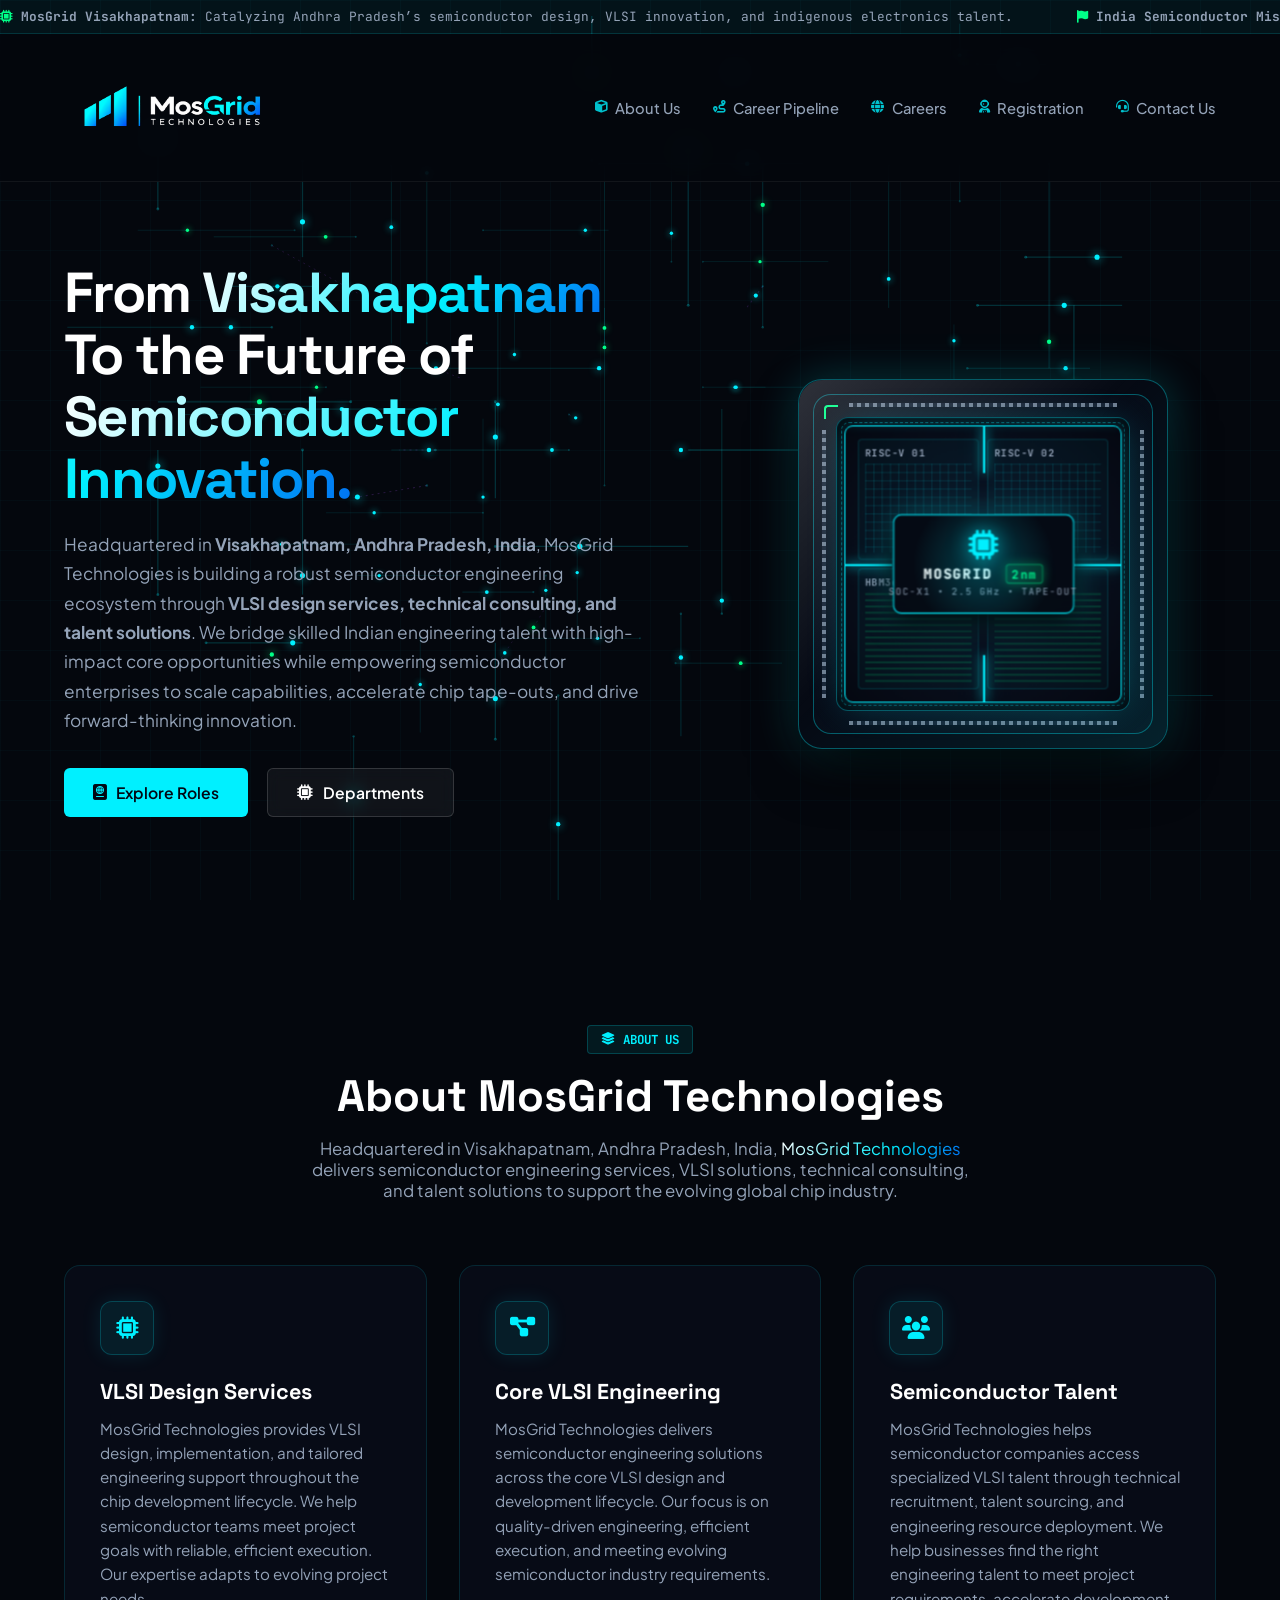
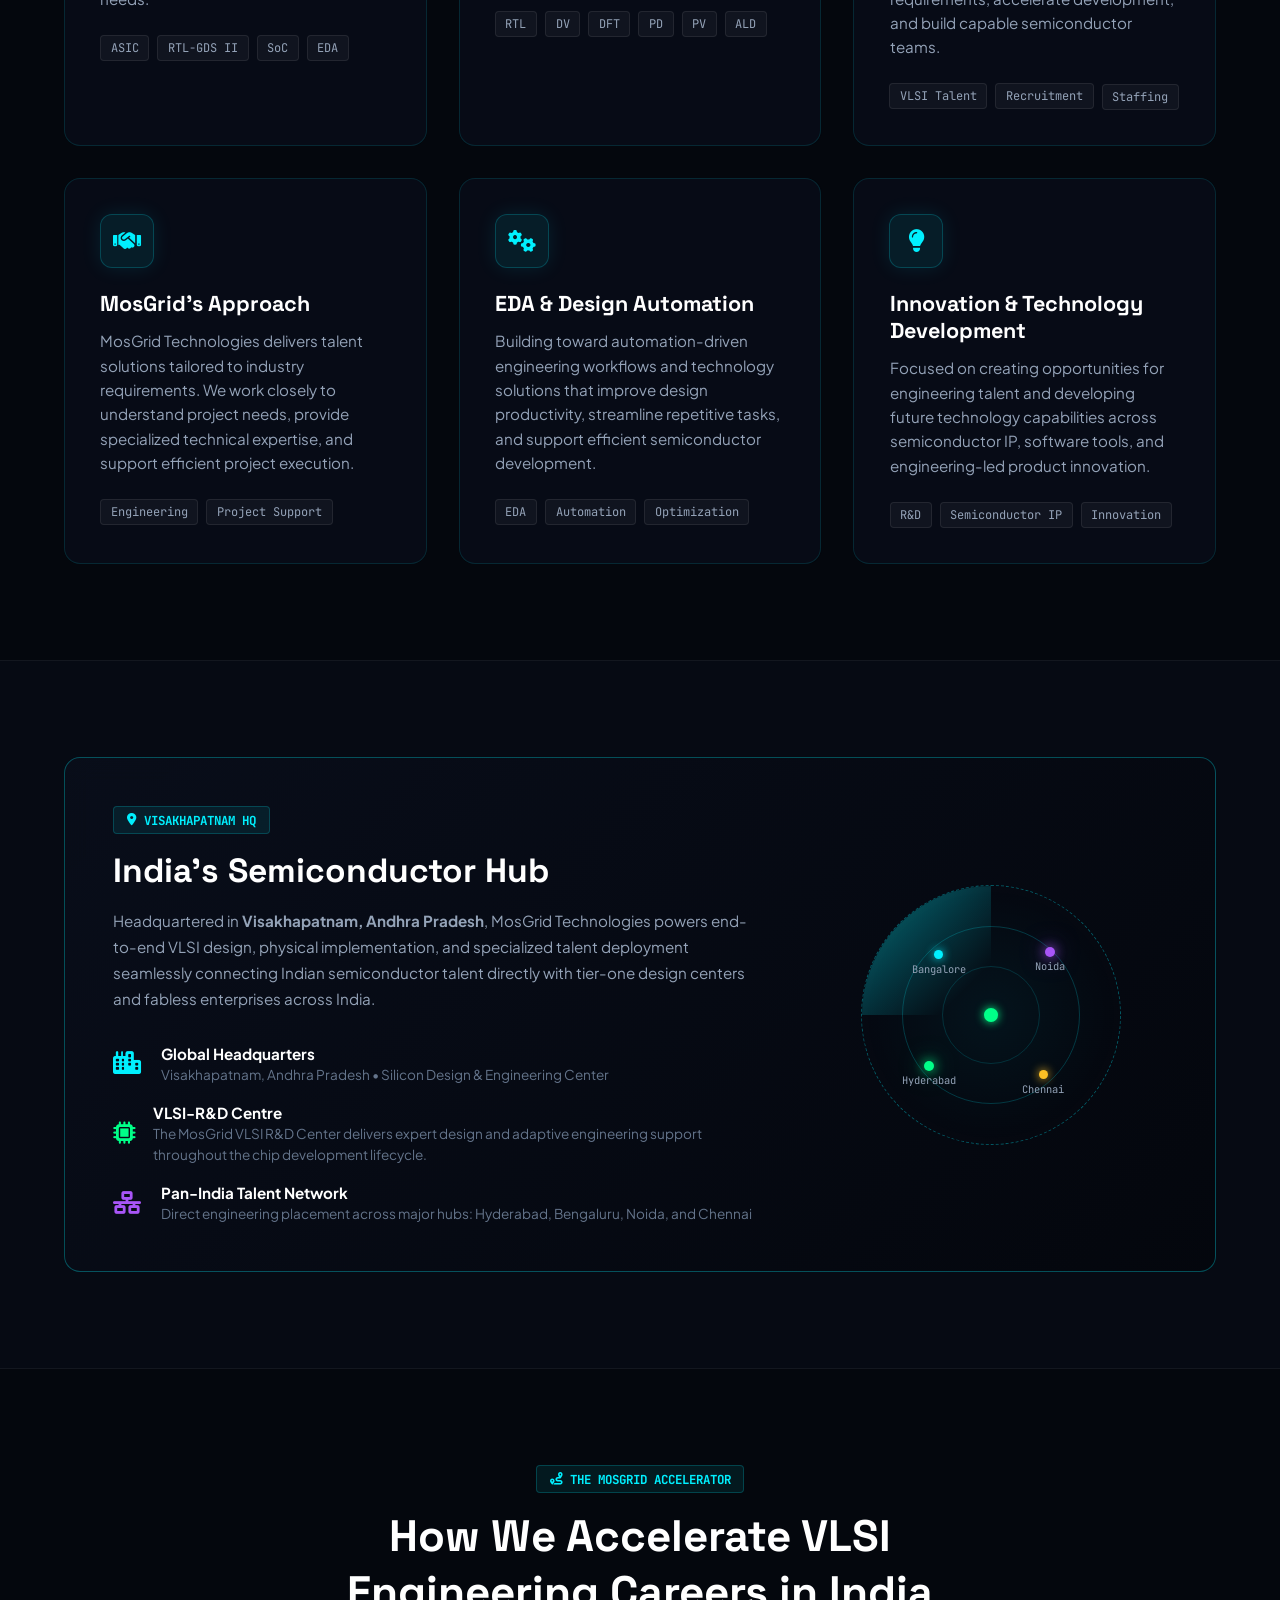
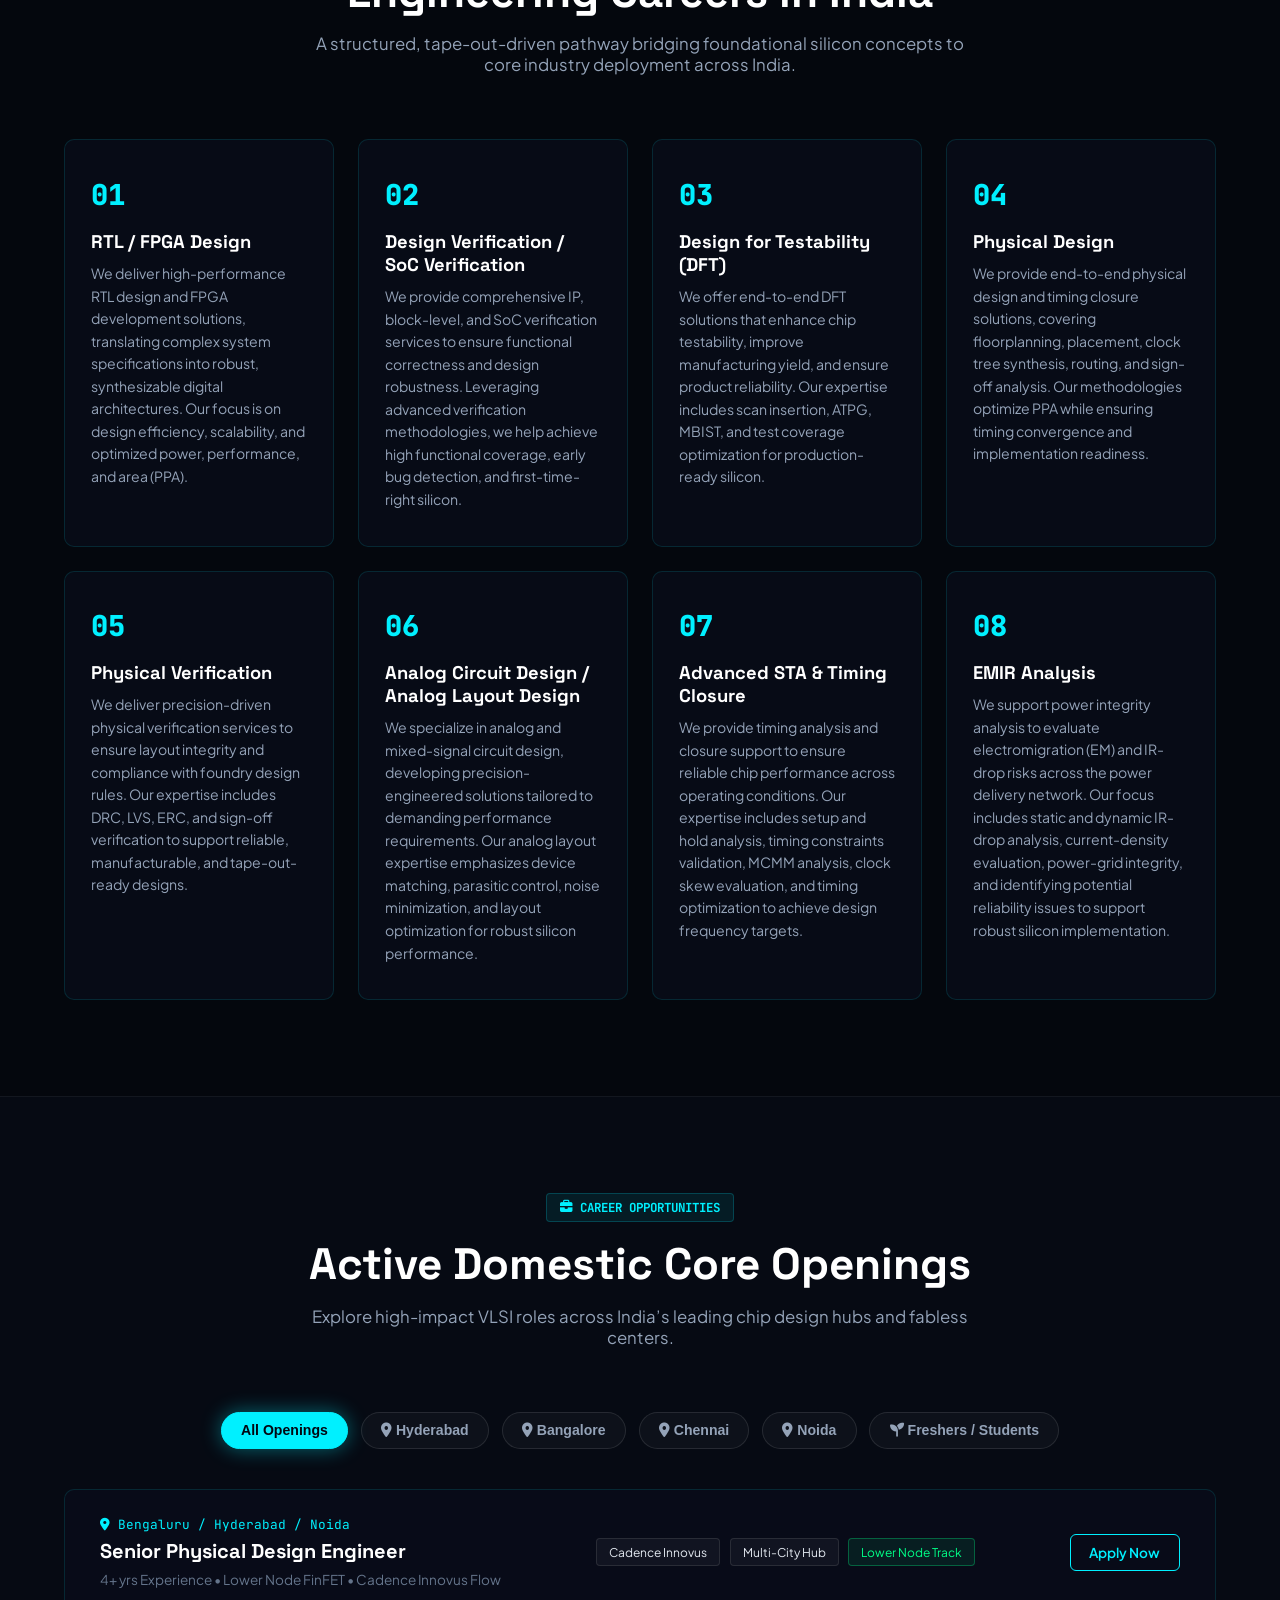
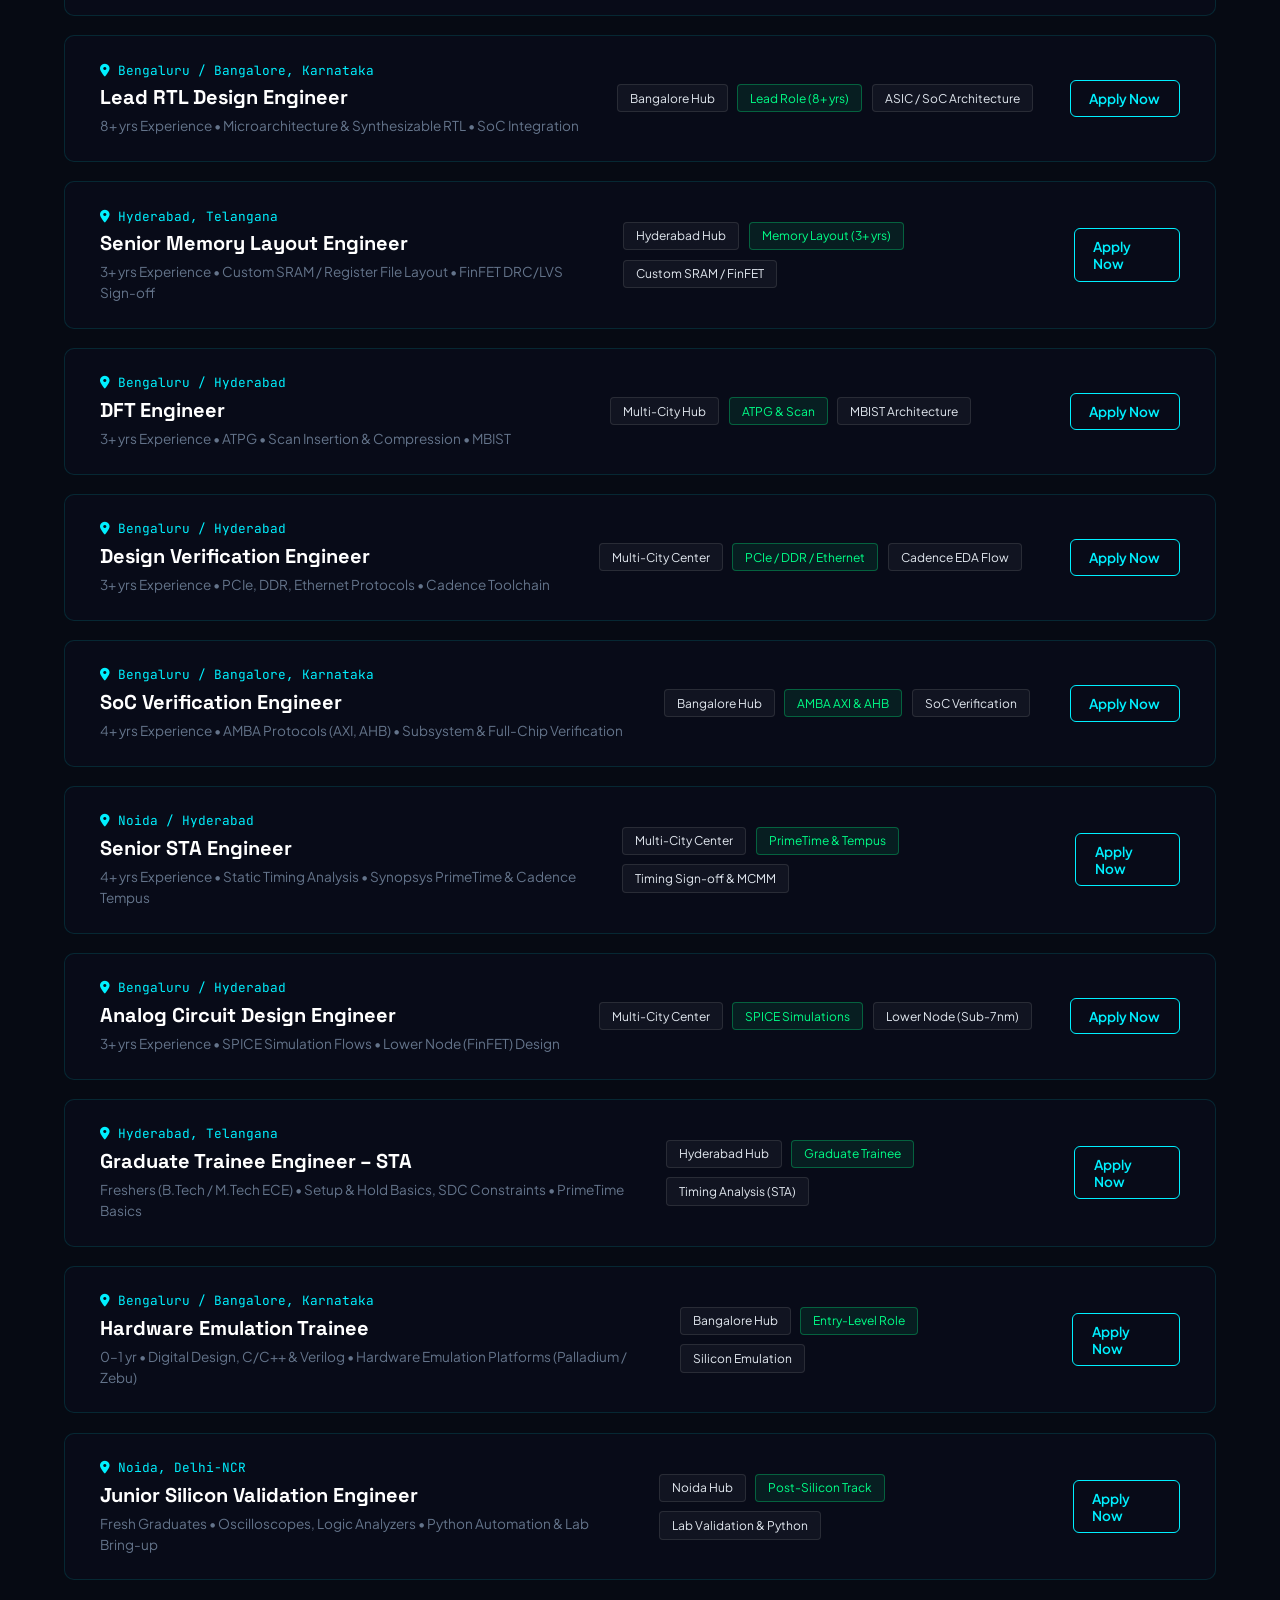
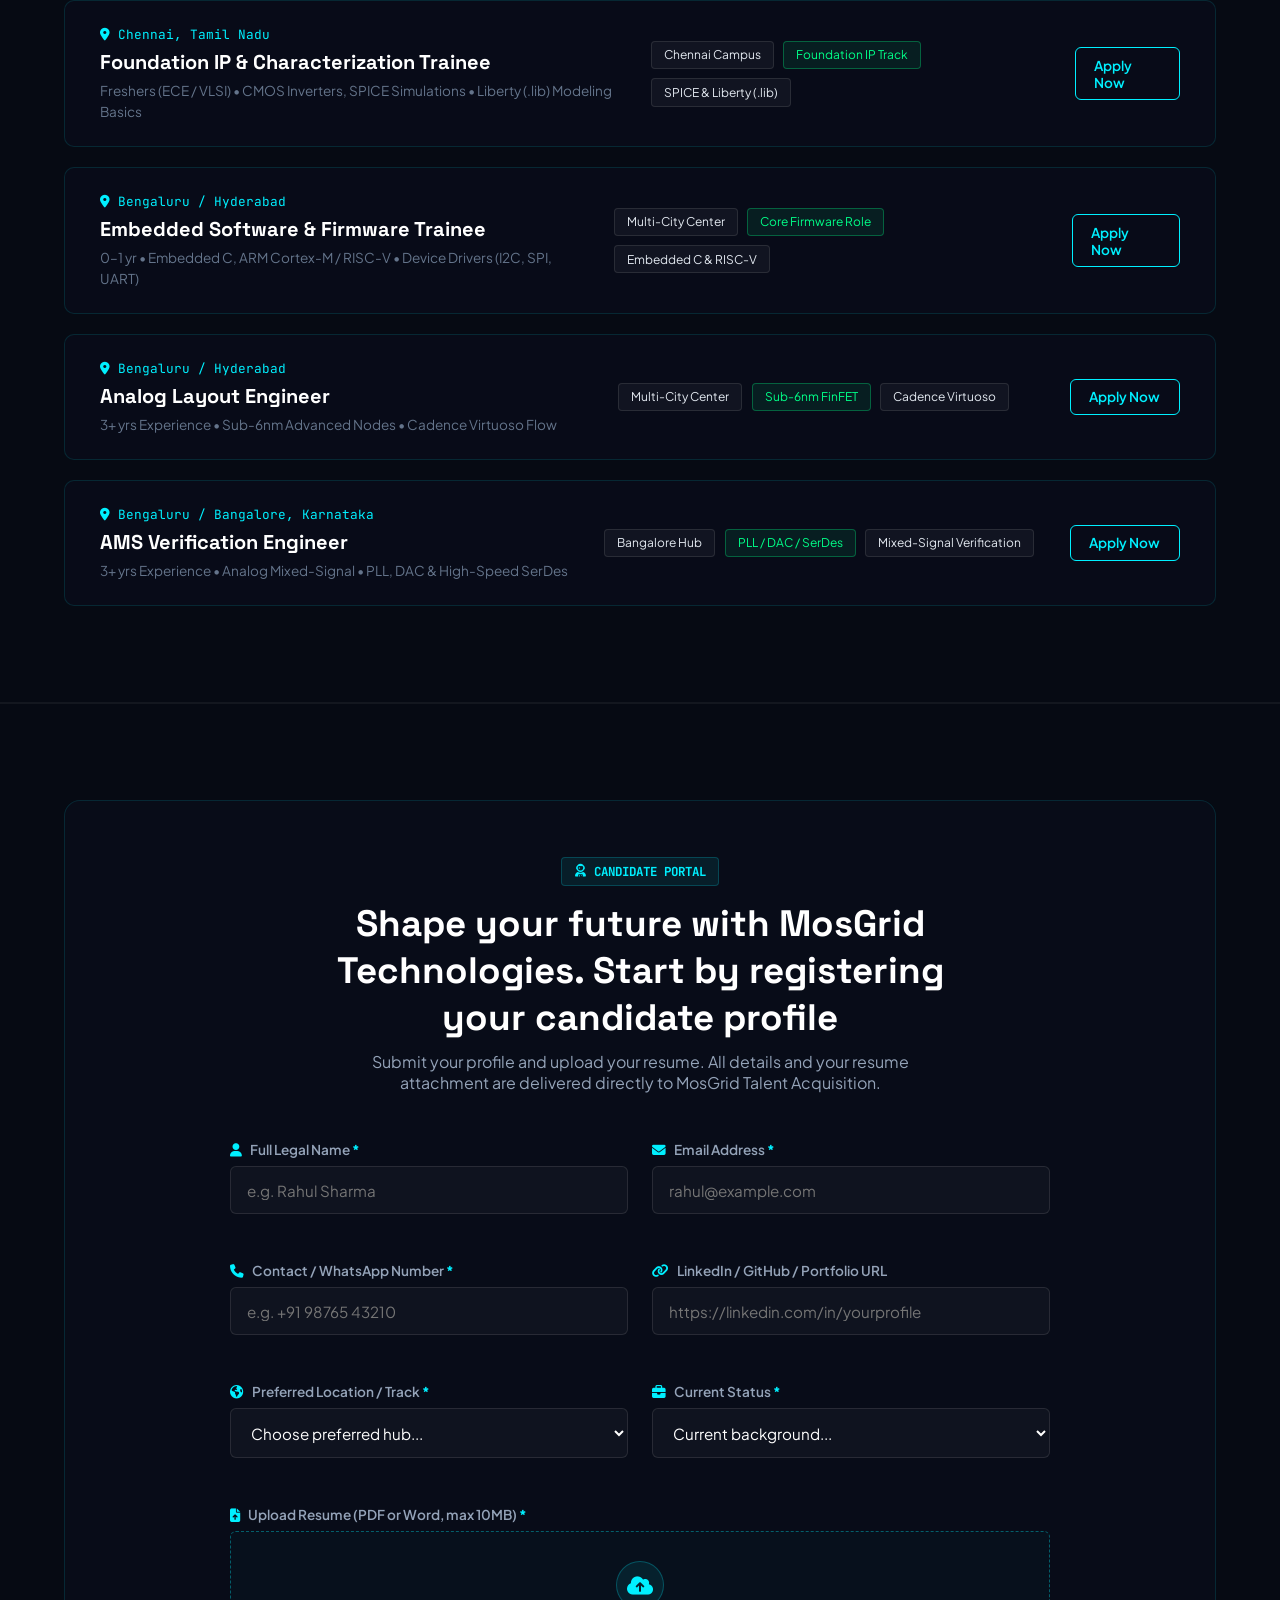
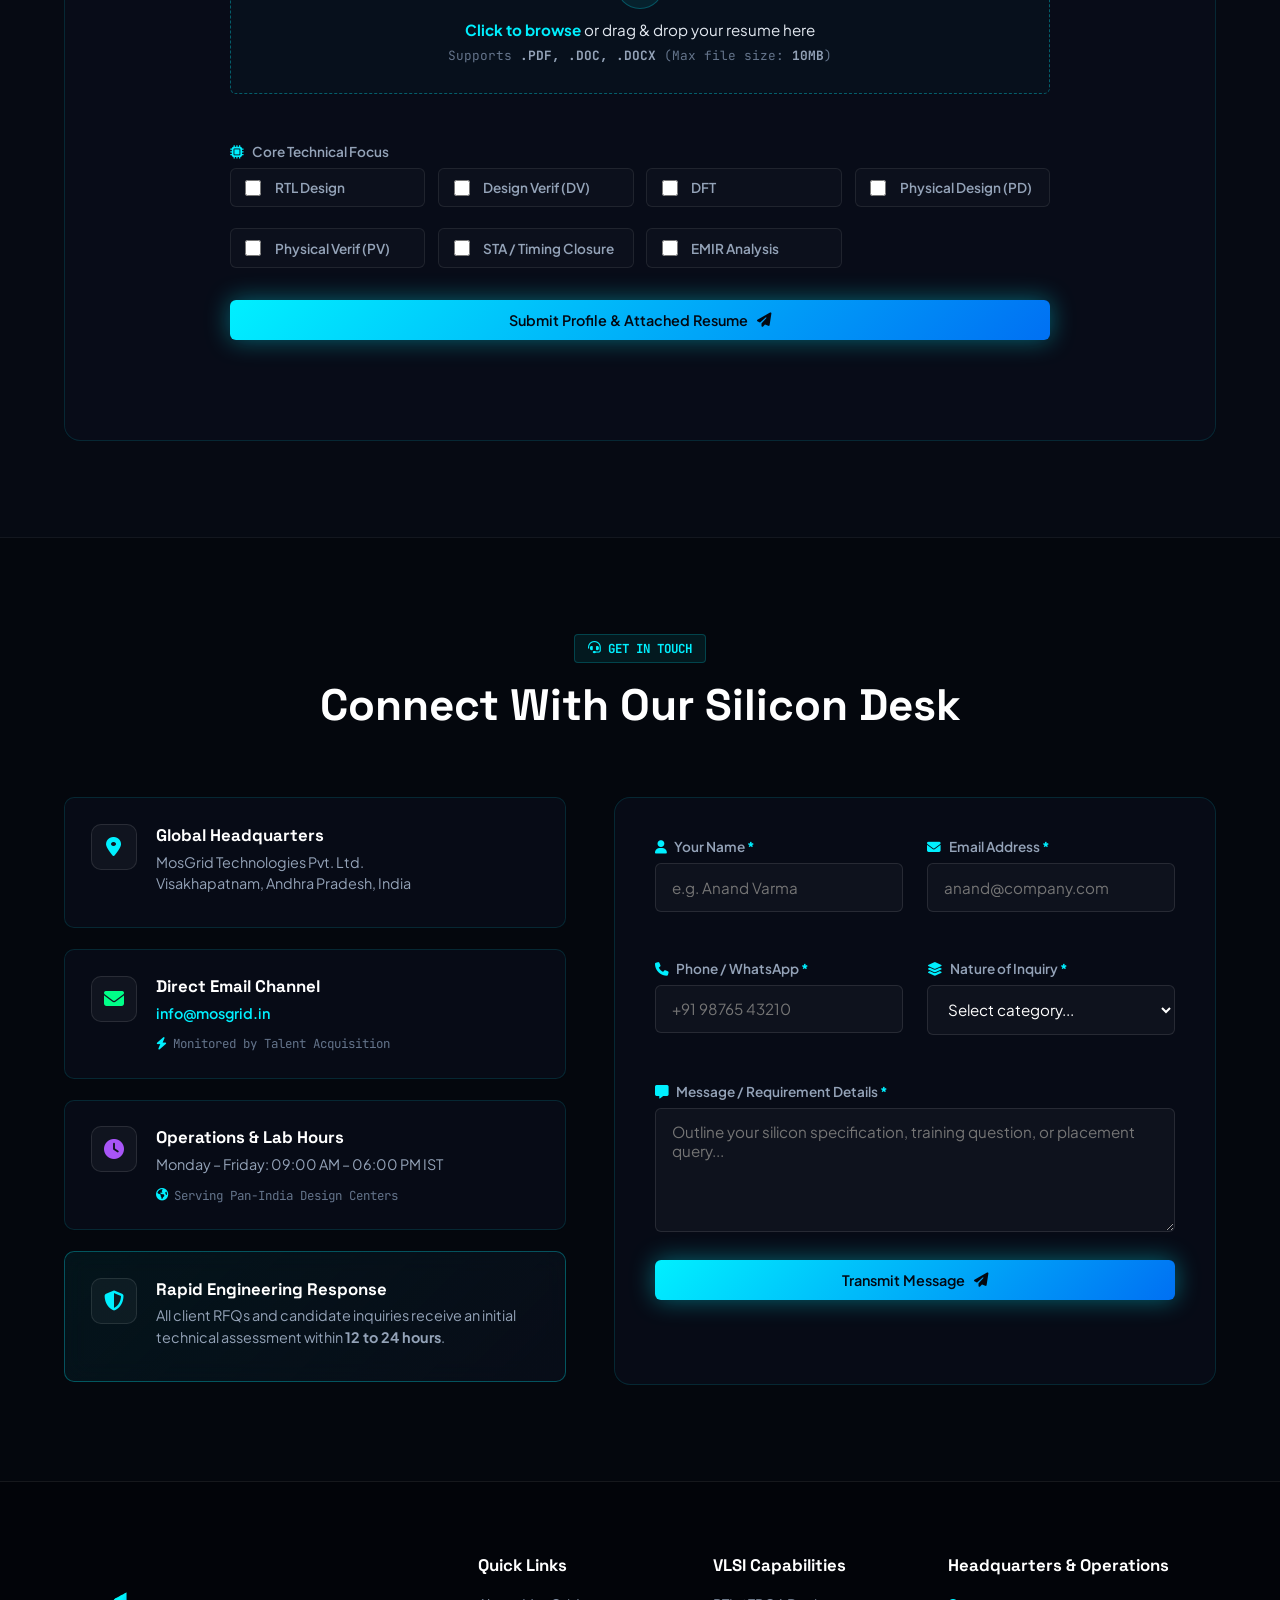
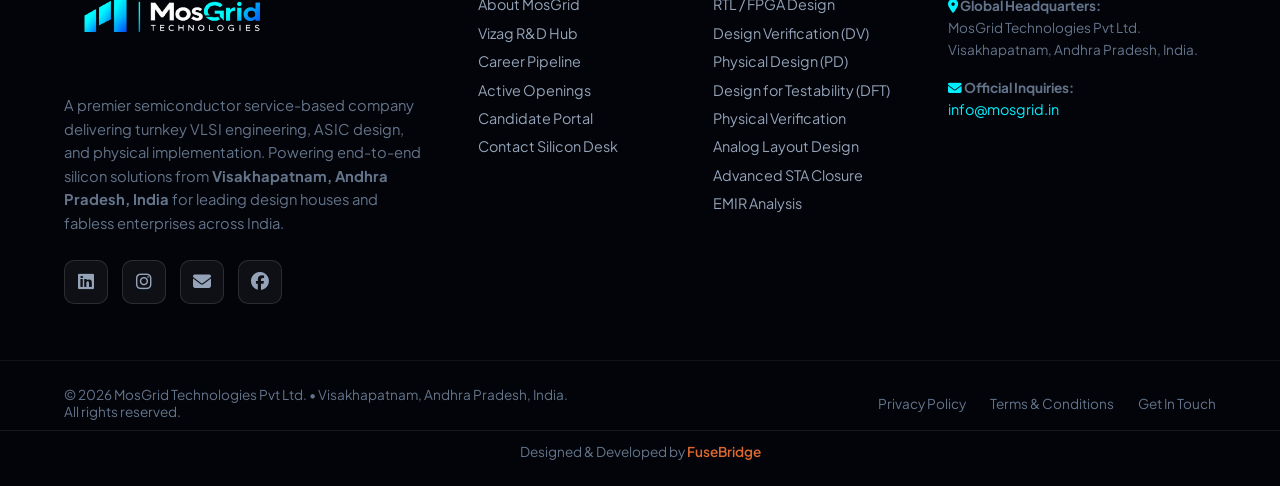
==== commit 5a151d6a: "did some changes in candidate portal where changed heading" ====
--- a/index.html
+++ b/index.html
@@ -632,7 +632,7 @@
       <div class="portal-card">
         <div class="portal-header">
           <span class="chip-tag"><i class="fa-solid fa-user-astronaut"></i> CANDIDATE PORTAL</span>
-          <h2>Register for VLSI Placement & Consultancy</h2>
+          <h2>Shape your future with MosGrid Technologies. Start by registering your candidate profile</h2>
           <p>Submit your profile and upload your resume. All details and your resume attachment are delivered directly to MosGrid Talent Acquisition.</p>
         </div>
 
@@ -737,14 +737,24 @@
           <!-- Row 5: Core Technical Focus -->
           <div class="input-block">
             <label><i class="fa-solid fa-microchip"></i> Core Technical Focus</label>
-            <div class="checkbox-grid">
+            <!-- <div class="checkbox-grid">
               <label class="custom-check"><input type="checkbox" name="focus_cb" value="RTL Design" /><span>RTL Design</span></label>
               <label class="custom-check"><input type="checkbox" name="focus_cb" value="Design Verification" /><span>Design Verif (DV)</span></label>
               <label class="custom-check"><input type="checkbox" name="focus_cb" value="DFT" /><span>DFT</span></label>
               <label class="custom-check"><input type="checkbox" name="focus_cb" value="Physical Design & STA" /><span>PD & STA</span></label>
               <label class="custom-check"><input type="checkbox" name="focus_cb" value="Physical Verification" /><span>Physical Verif (PV)</span></label>
-              <label class="custom-check"><input type="checkbox" name="focus_cb" value="FPGA Prototyping" /><span>FPGA</span></label>
-            </div>
+              <label class="custom-check"><input type="checkbox" name="focus_cb" value="EMIR Prototyping" /><span>EMIR</span></label>
+            </div> -->
+
+            <div class="checkbox-grid">
+  <label class="custom-check"><input type="checkbox" name="focus_cb" value="RTL Design" /><span>RTL Design</span></label>
+  <label class="custom-check"><input type="checkbox" name="focus_cb" value="Design Verification" /><span>Design Verif (DV)</span></label>
+  <label class="custom-check"><input type="checkbox" name="focus_cb" value="DFT" /><span>DFT</span></label>
+  <label class="custom-check"><input type="checkbox" name="focus_cb" value="Physical Design" /><span>Physical Design (PD)</span></label>
+  <label class="custom-check"><input type="checkbox" name="focus_cb" value="Physical Verification" /><span>Physical Verif (PV)</span></label>
+  <label class="custom-check"><input type="checkbox" name="focus_cb" value="Static Timing Analysis" /><span>STA / Timing Closure</span></label>
+  <label class="custom-check"><input type="checkbox" name="focus_cb" value="EMIR Analysis" /><span>EMIR Analysis</span></label>
+</div>
           </div>
 
           <button type="submit" class="btn btn-glow btn-block" id="submitBtn">
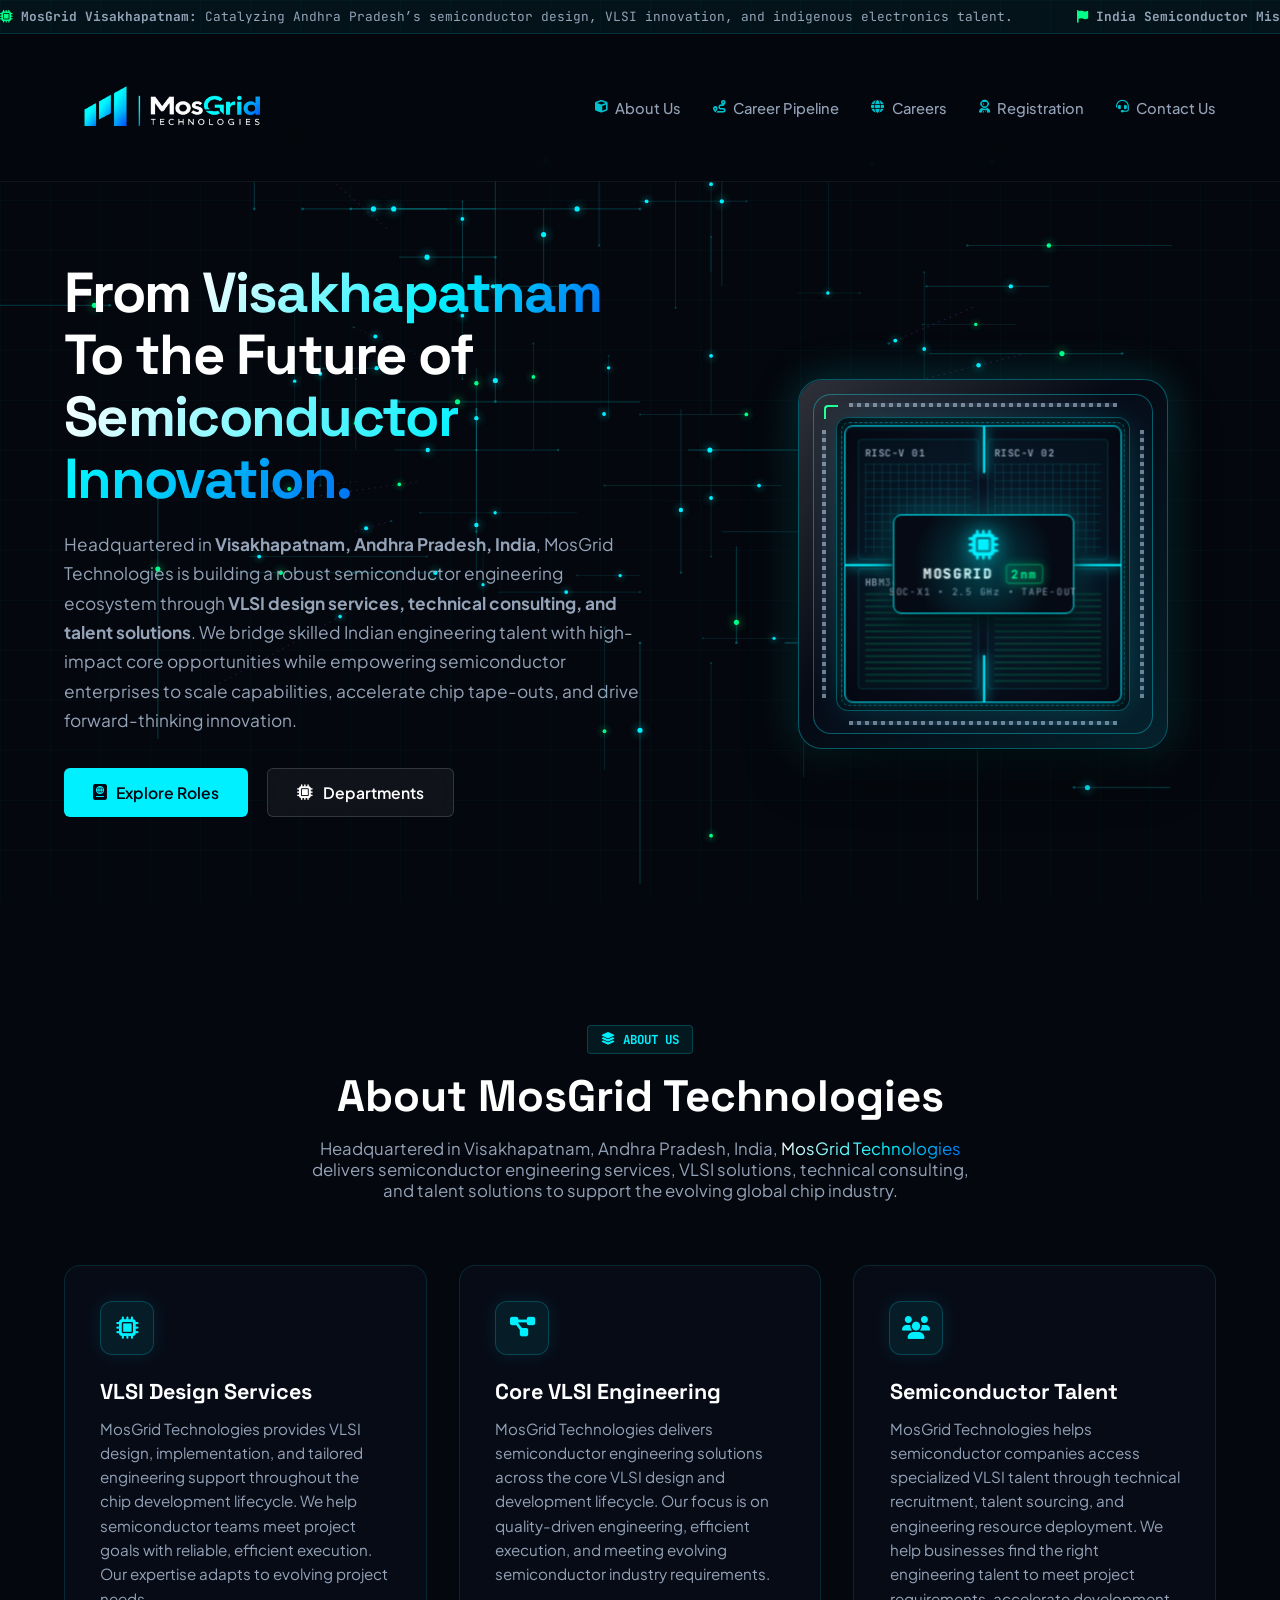
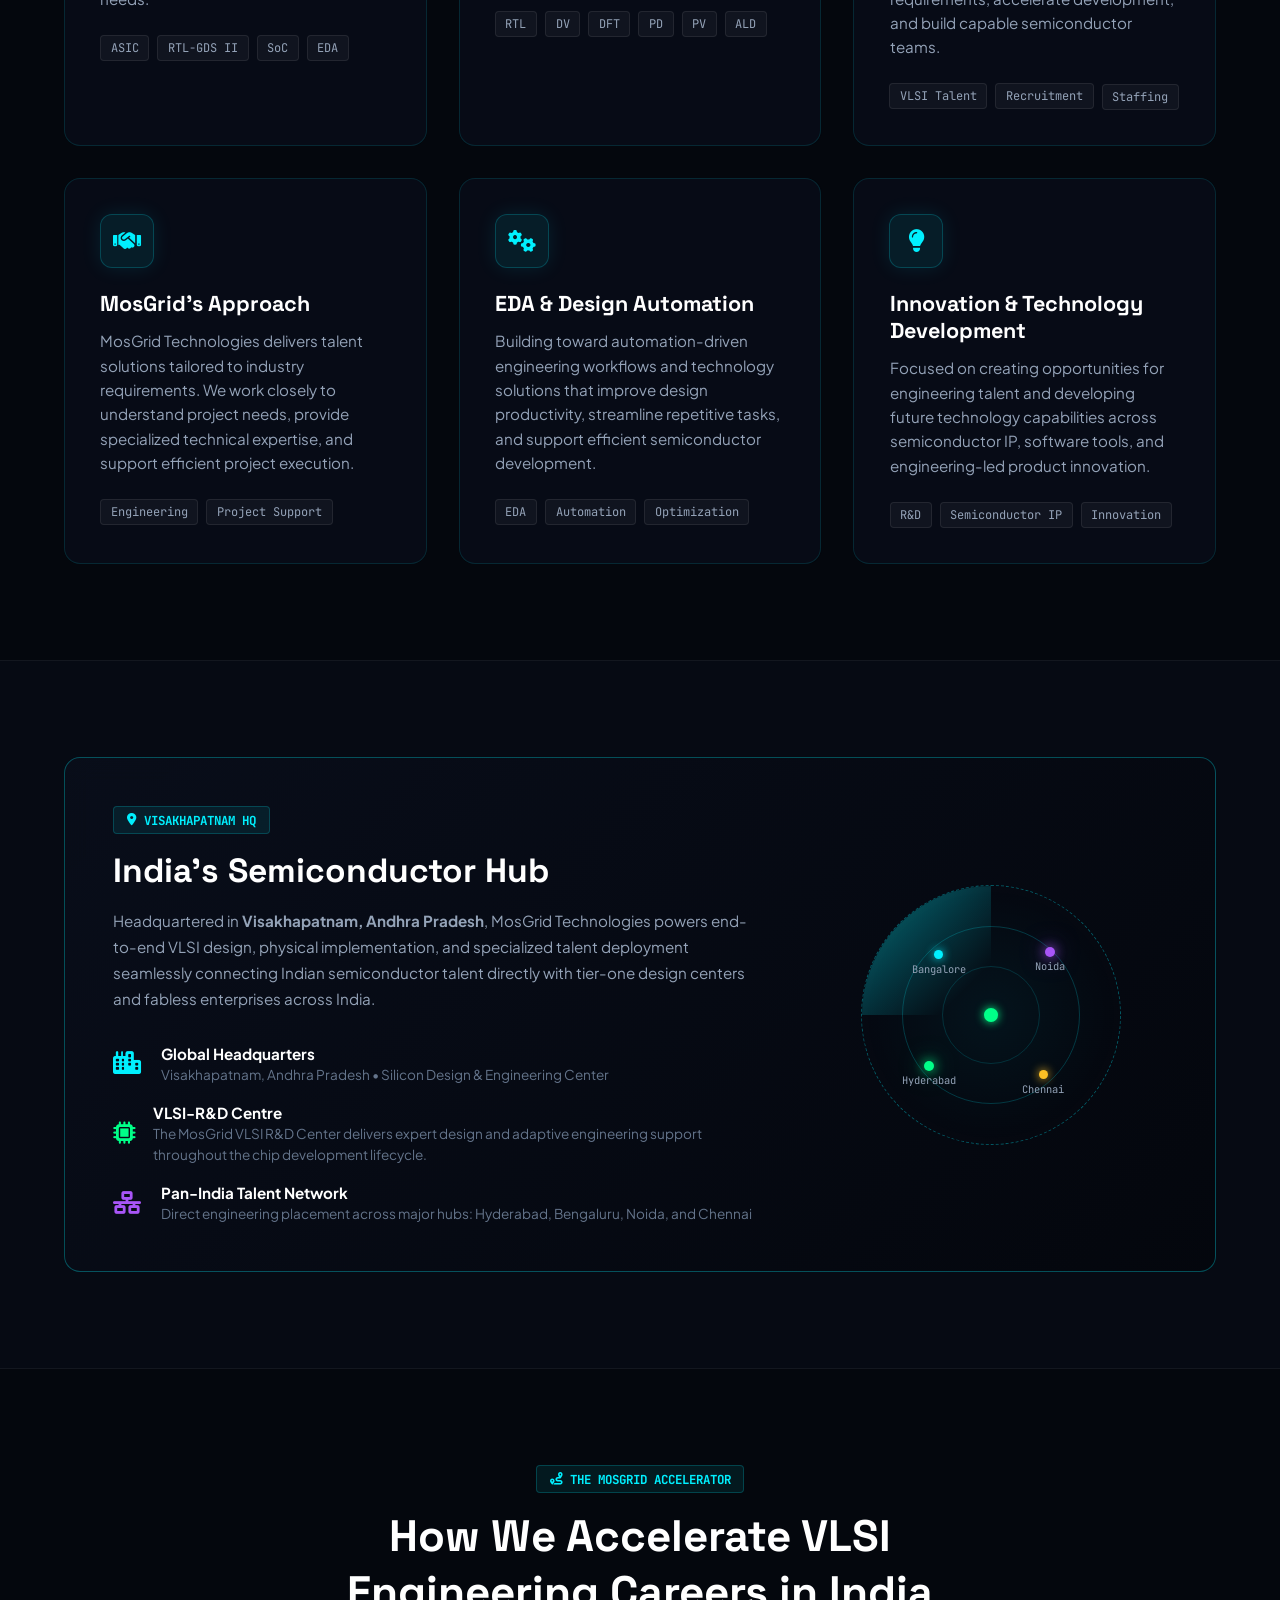
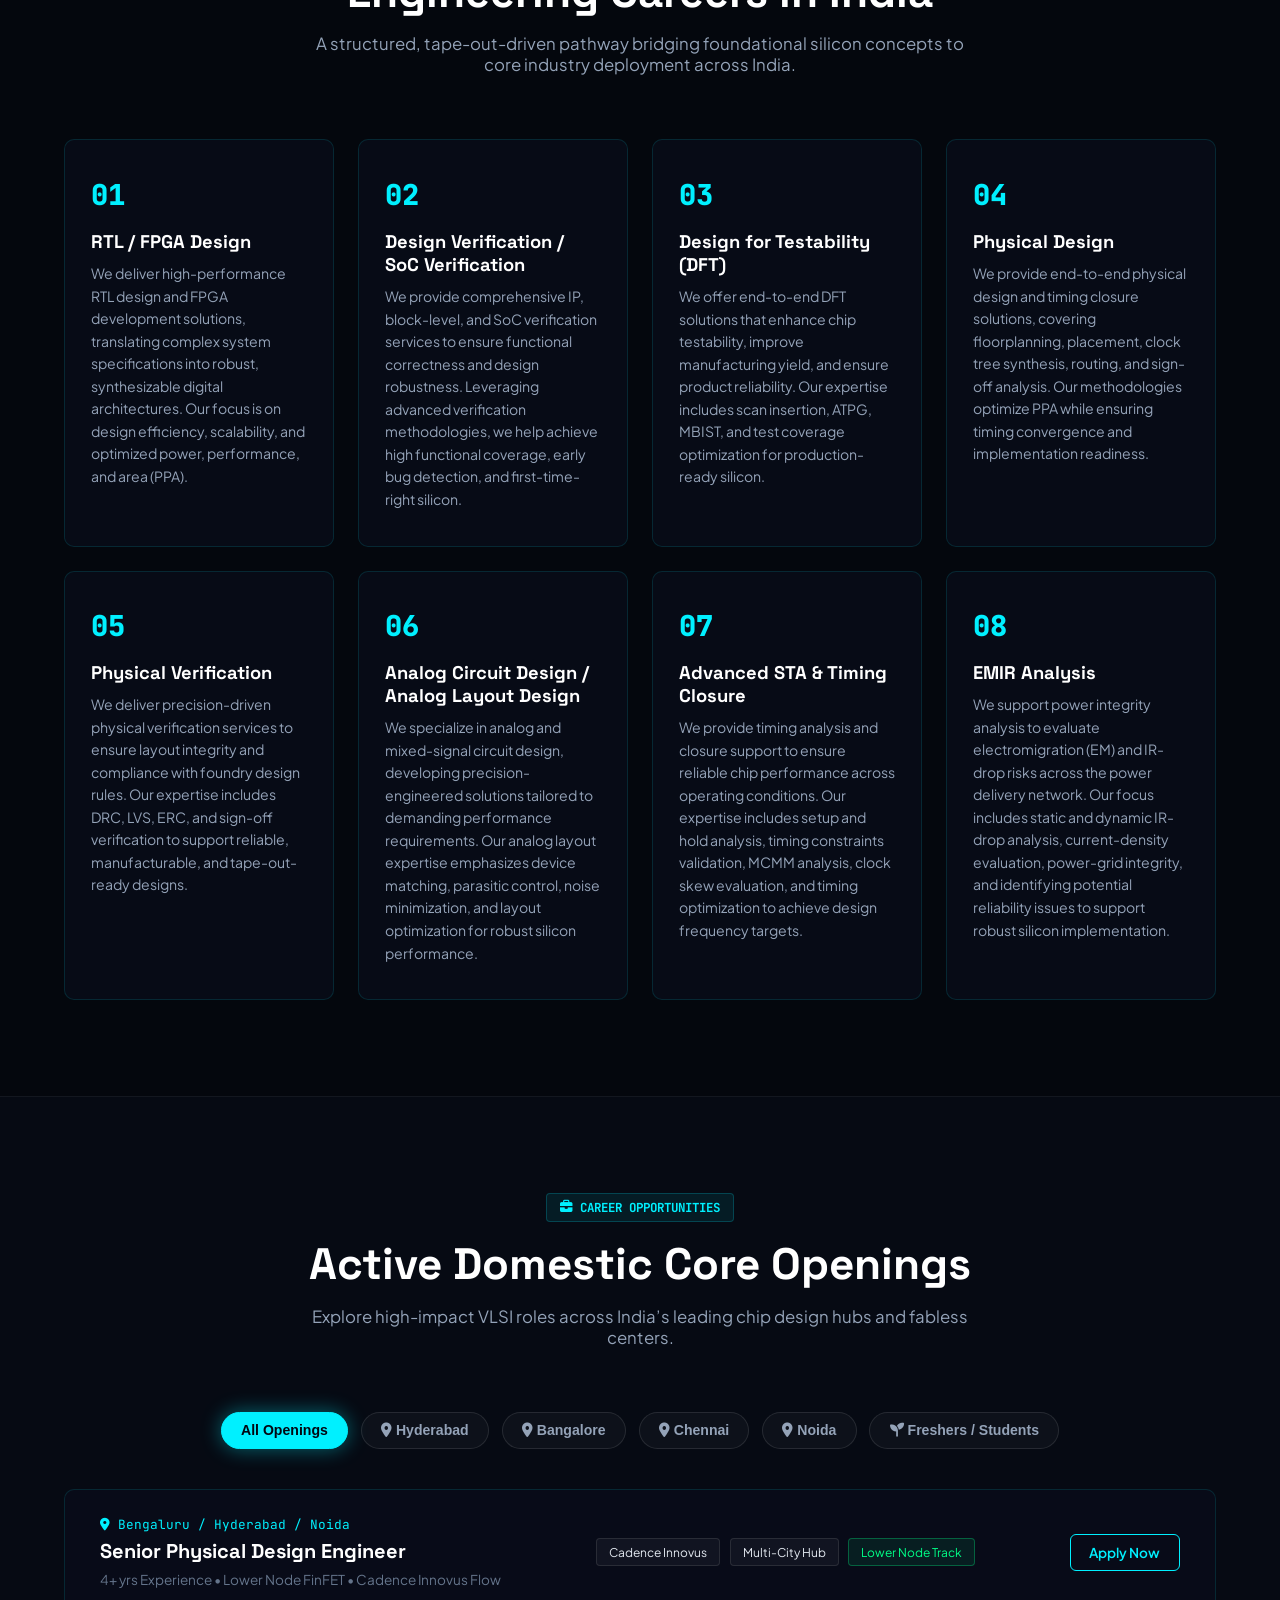
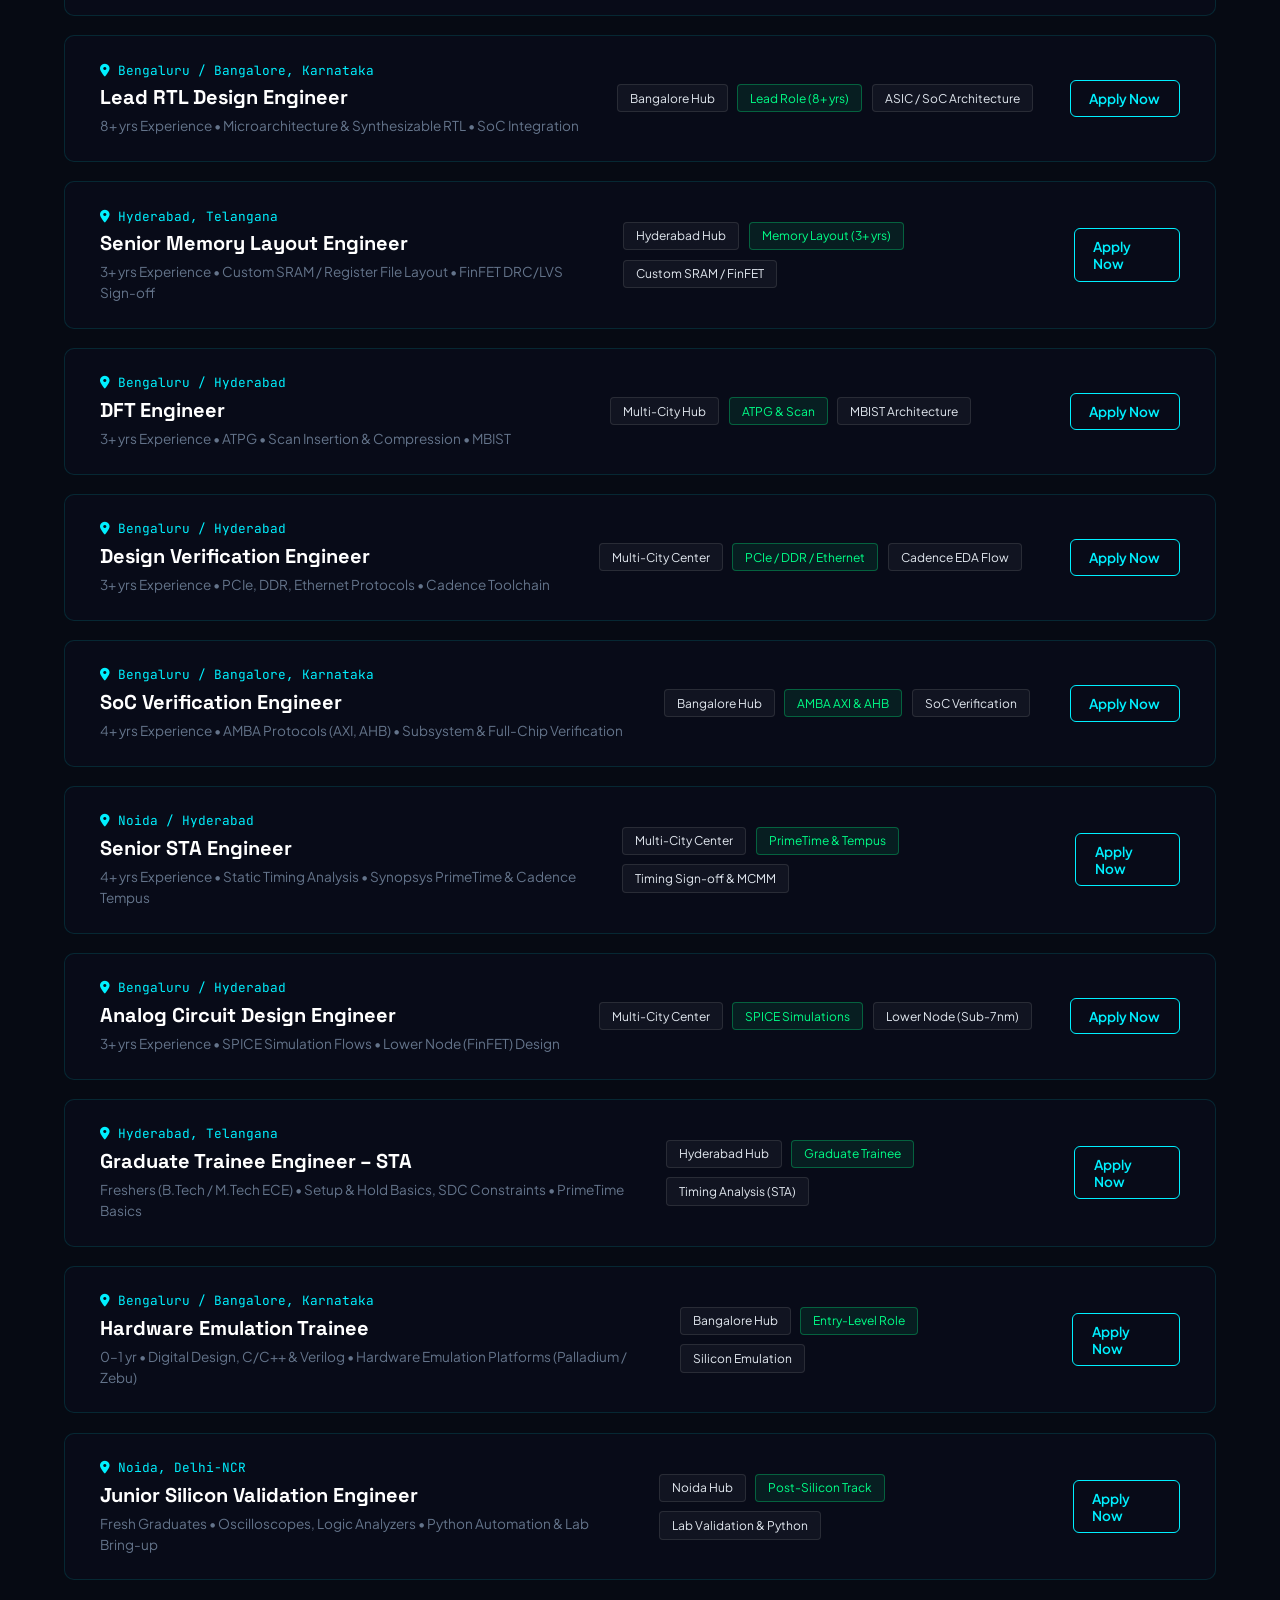
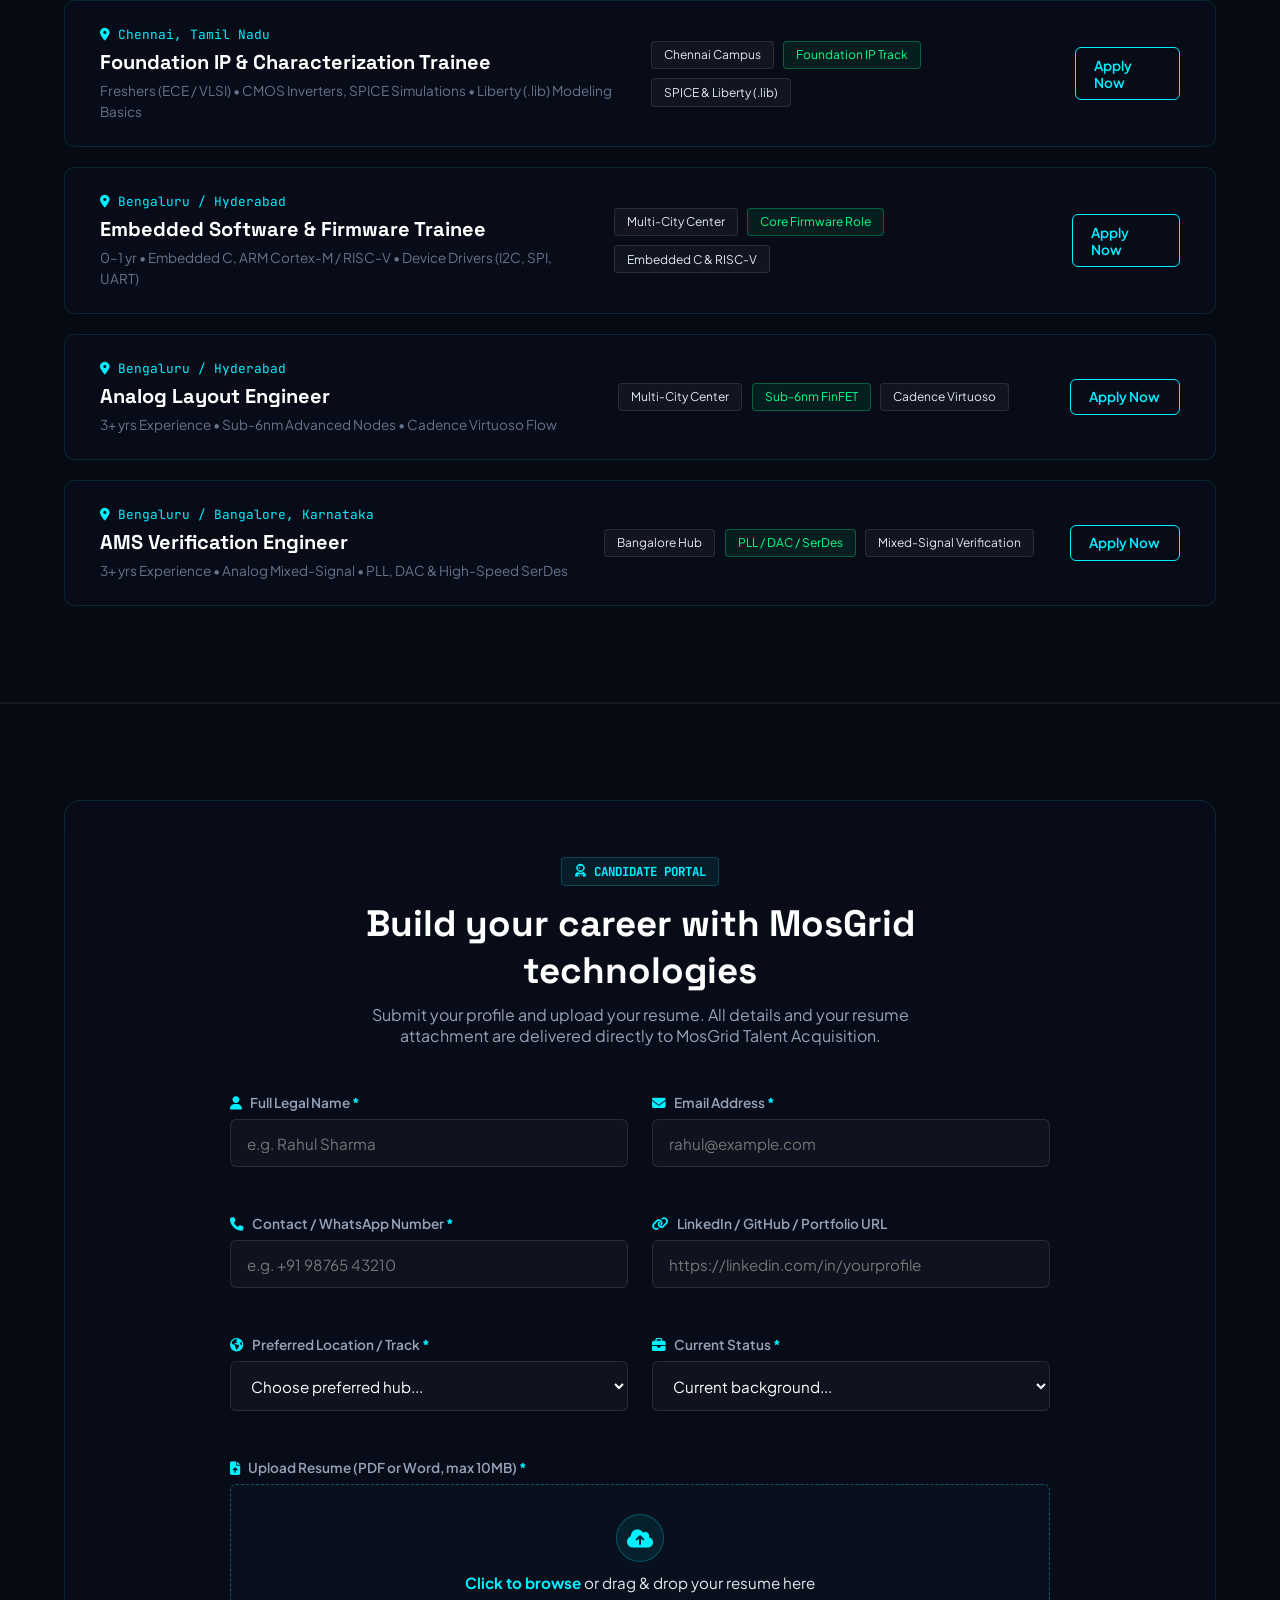
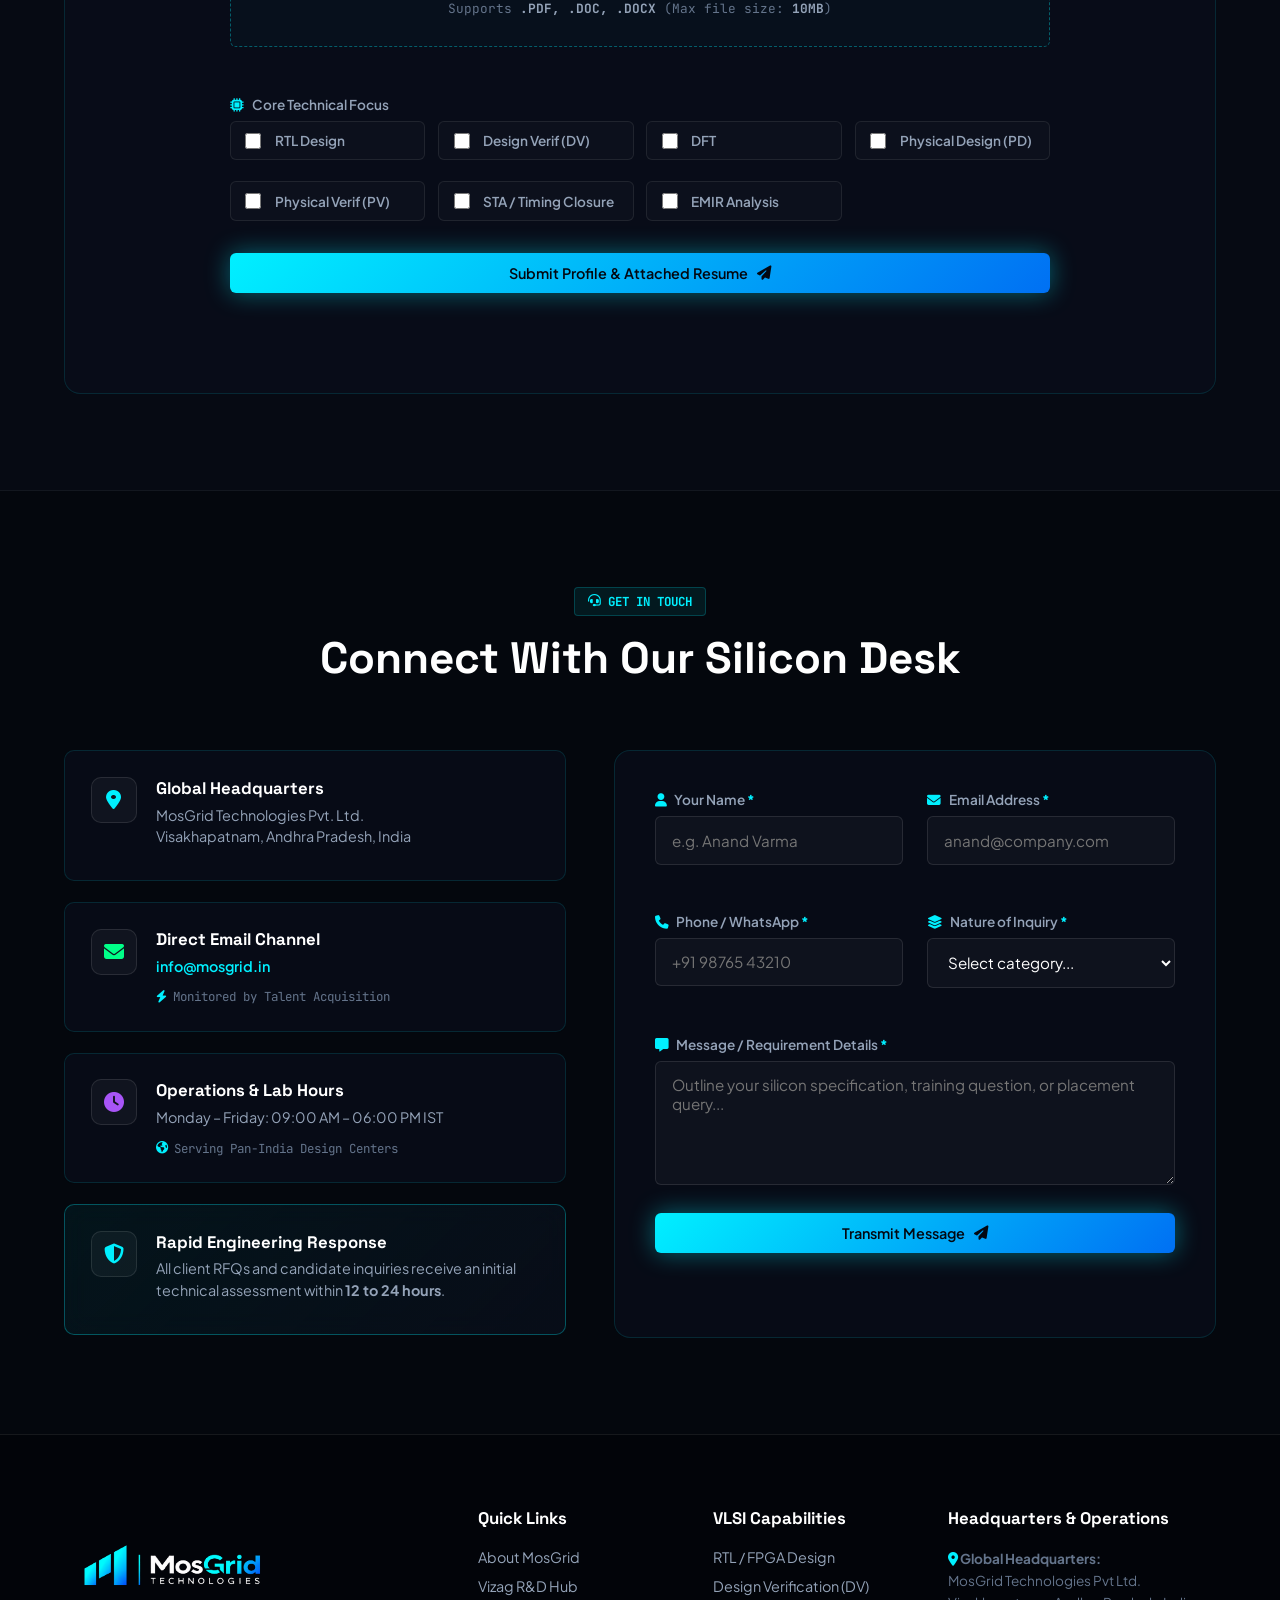
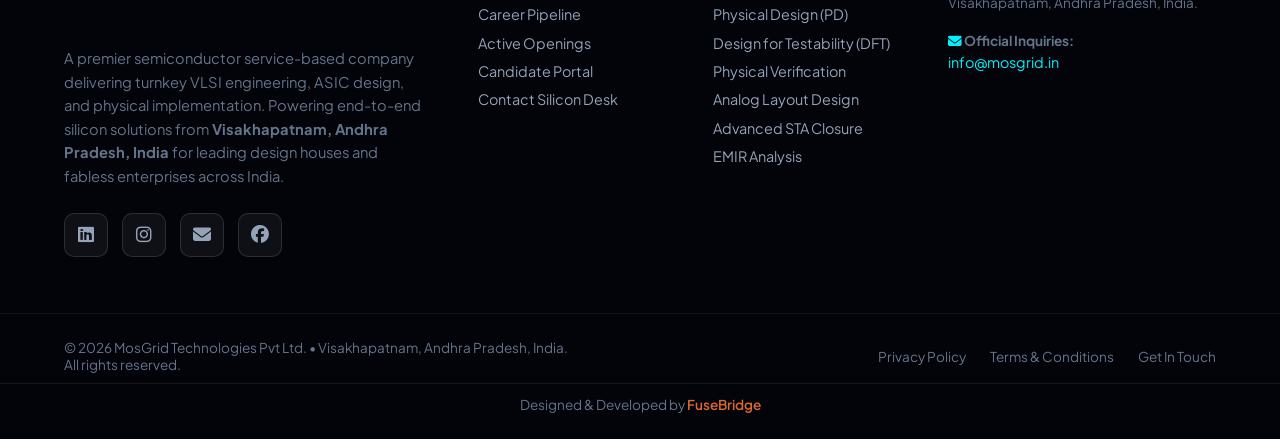
==== commit a27ef1ae: "candidate portal corrected" ====
--- a/index.html
+++ b/index.html
@@ -632,7 +632,7 @@
       <div class="portal-card">
         <div class="portal-header">
           <span class="chip-tag"><i class="fa-solid fa-user-astronaut"></i> CANDIDATE PORTAL</span>
-          <h2>Shape your future with MosGrid Technologies. Start by registering your candidate profile</h2>
+          <h2>Build your career with MosGrid technologies</h2>
           <p>Submit your profile and upload your resume. All details and your resume attachment are delivered directly to MosGrid Talent Acquisition.</p>
         </div>
 
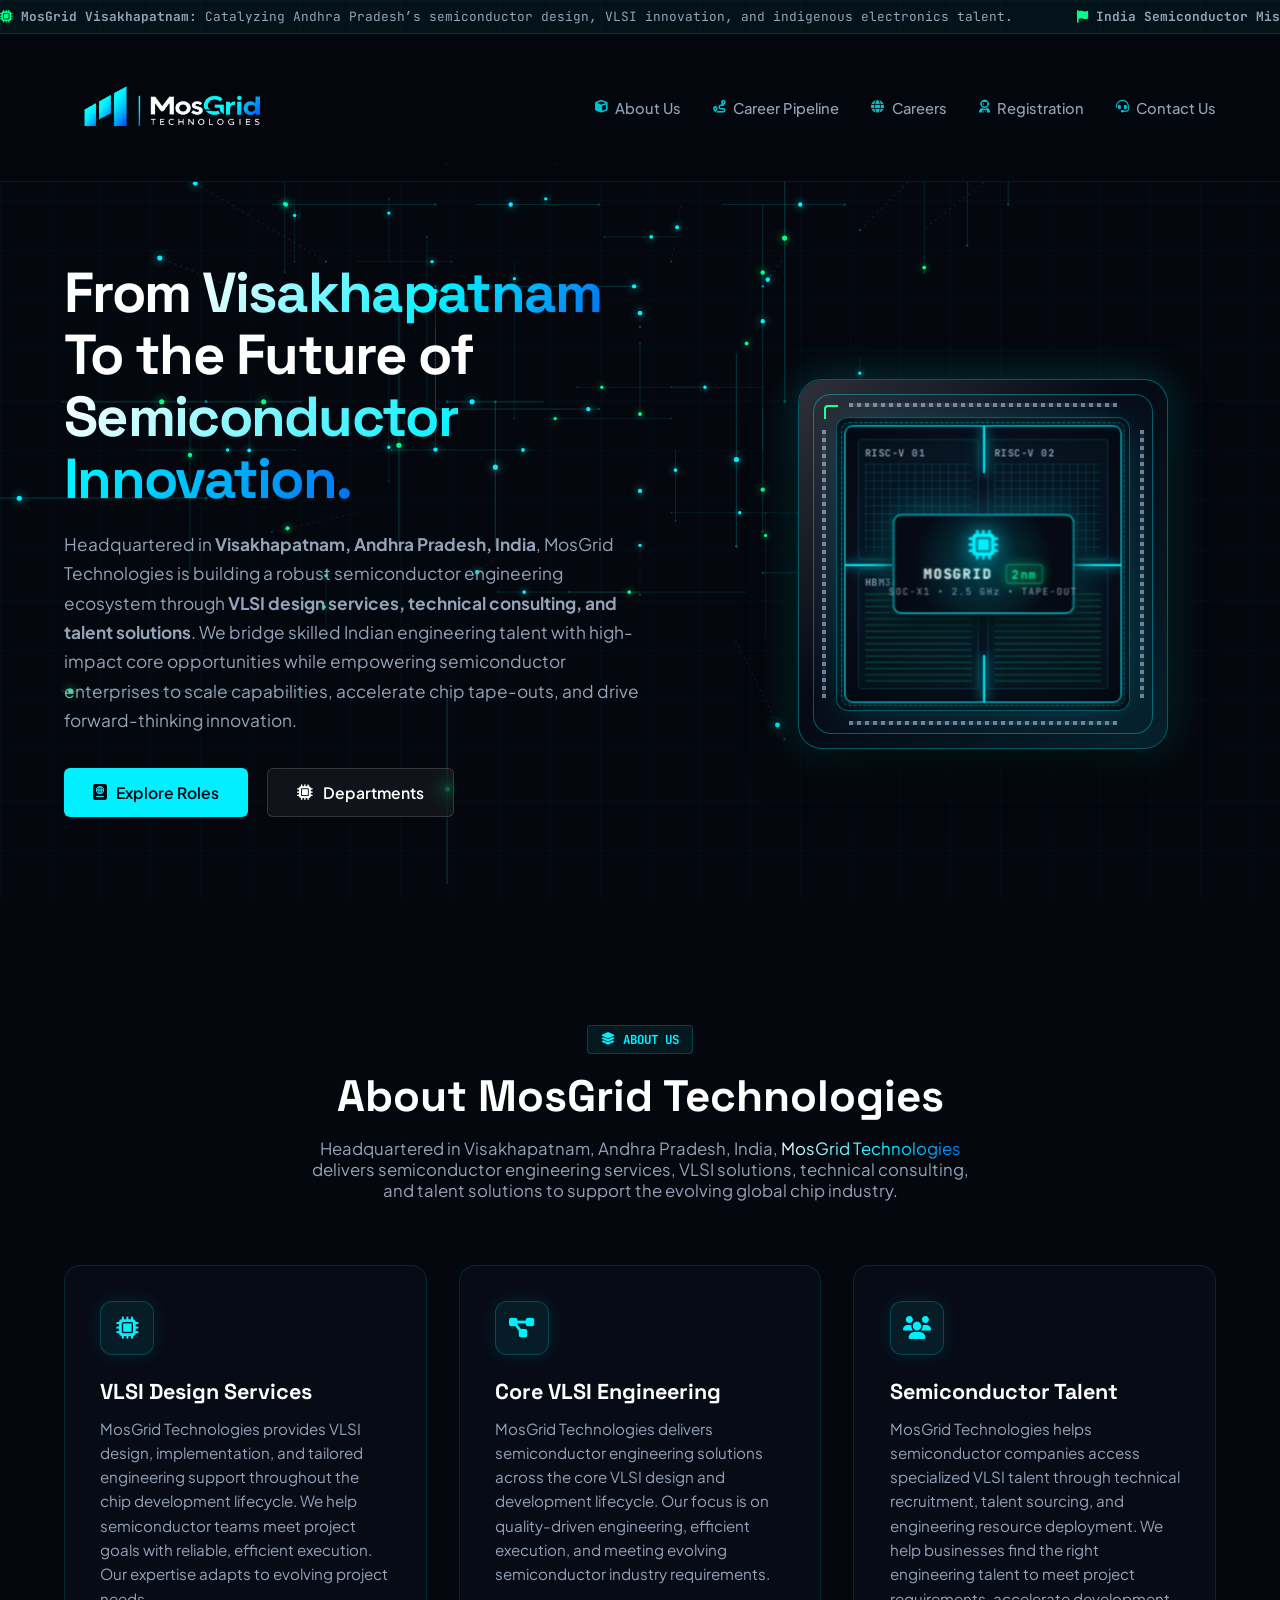
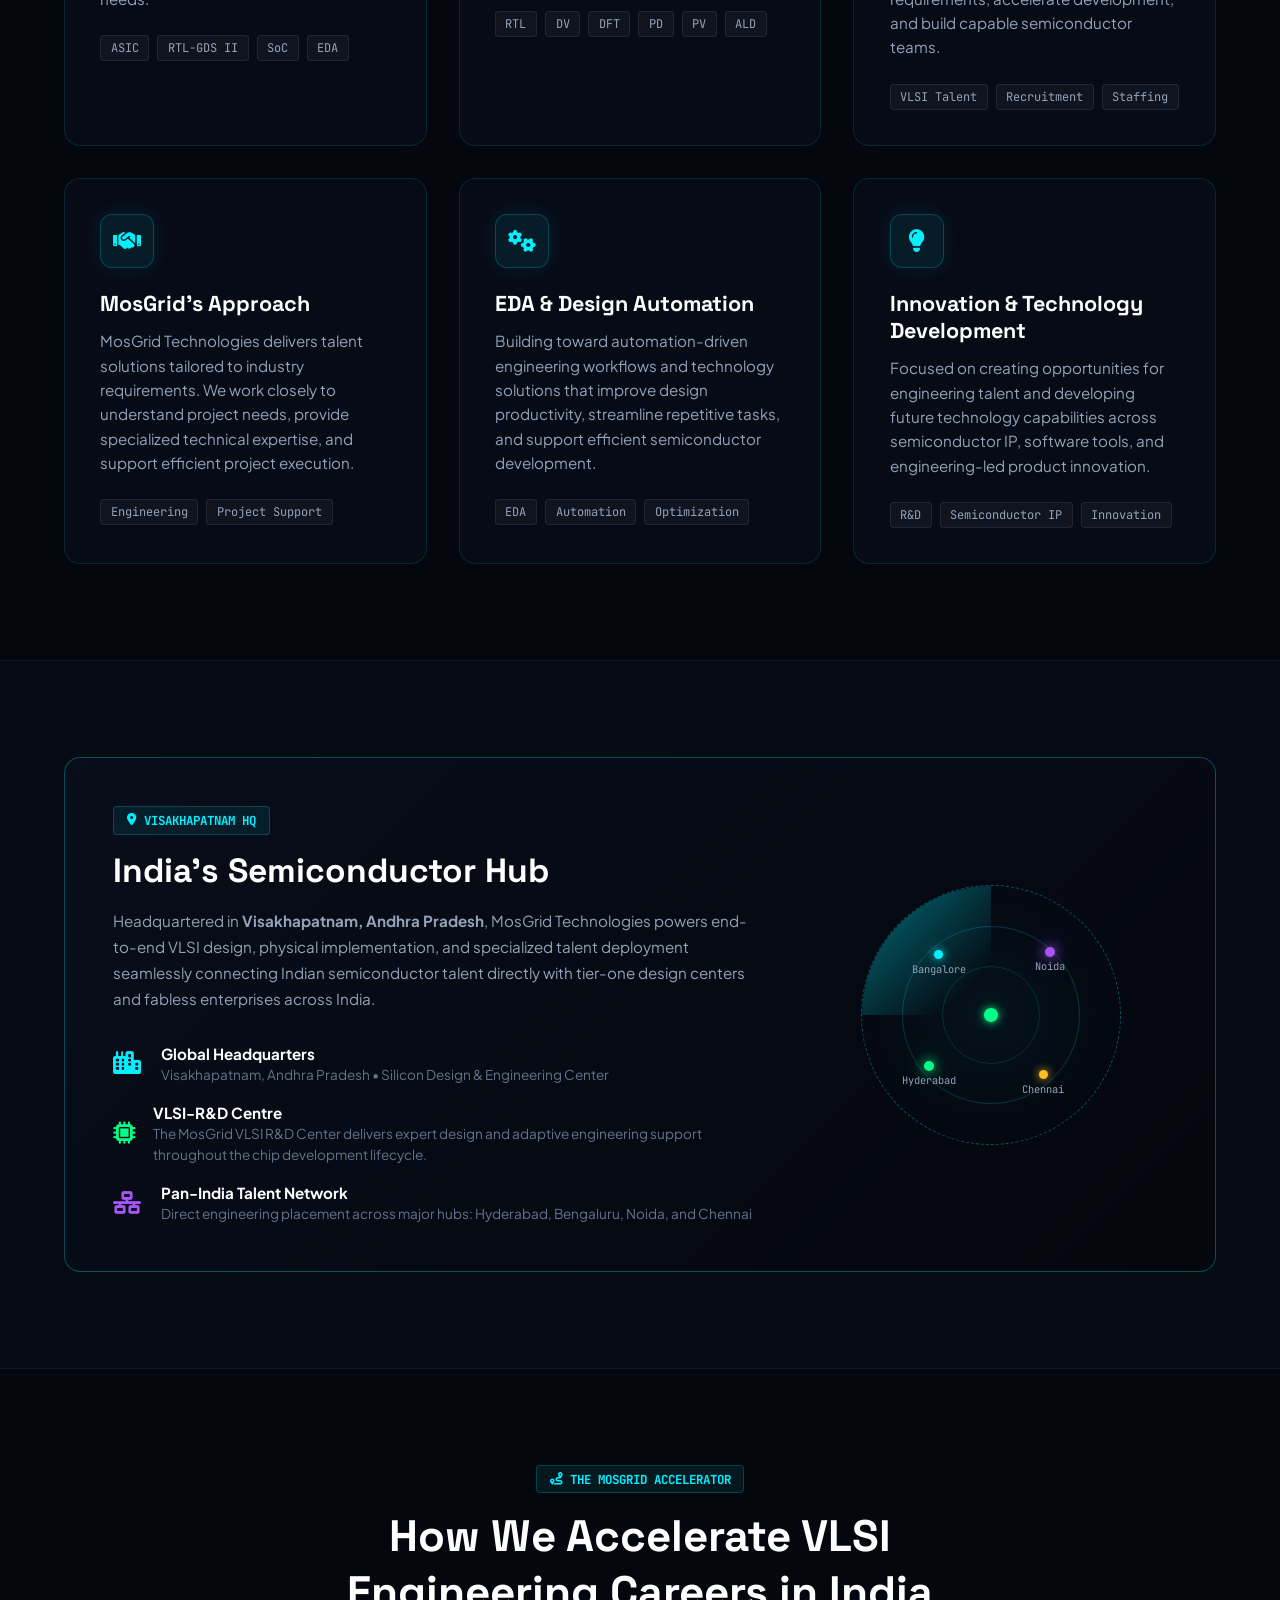
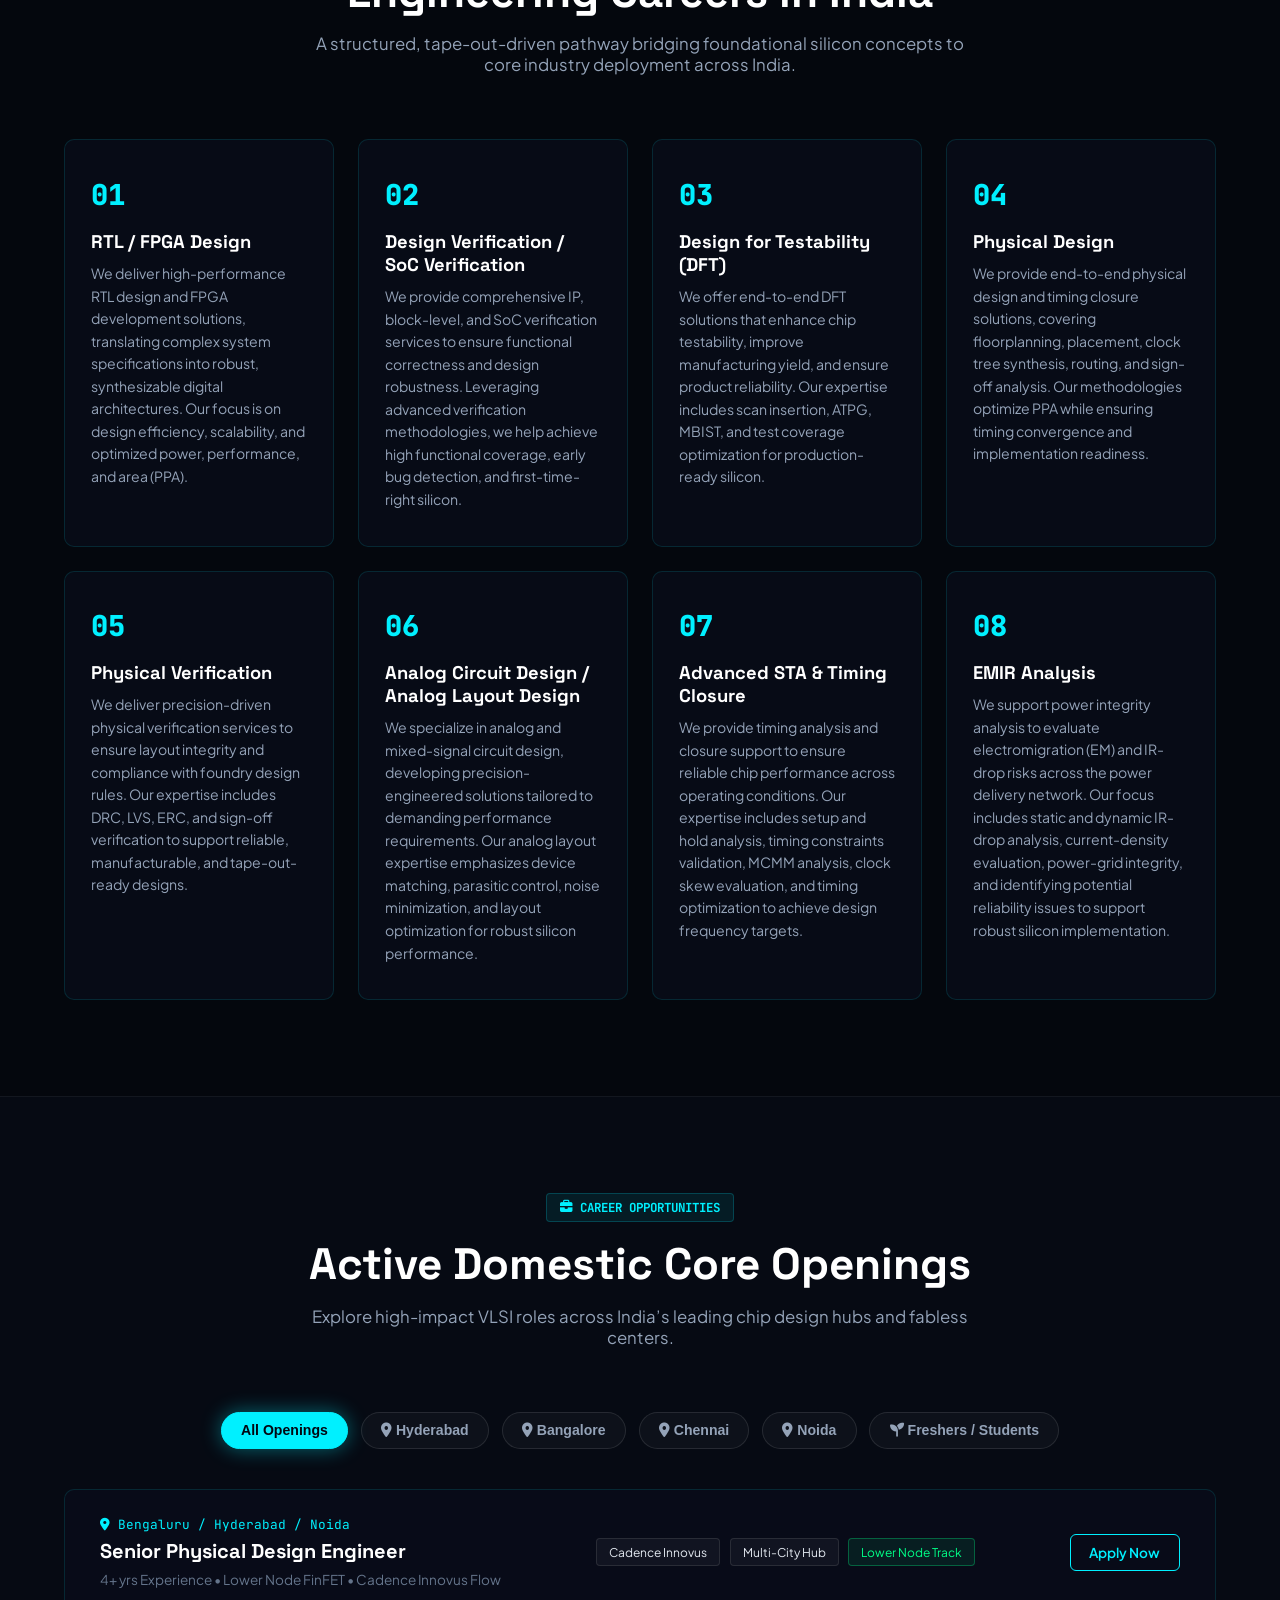
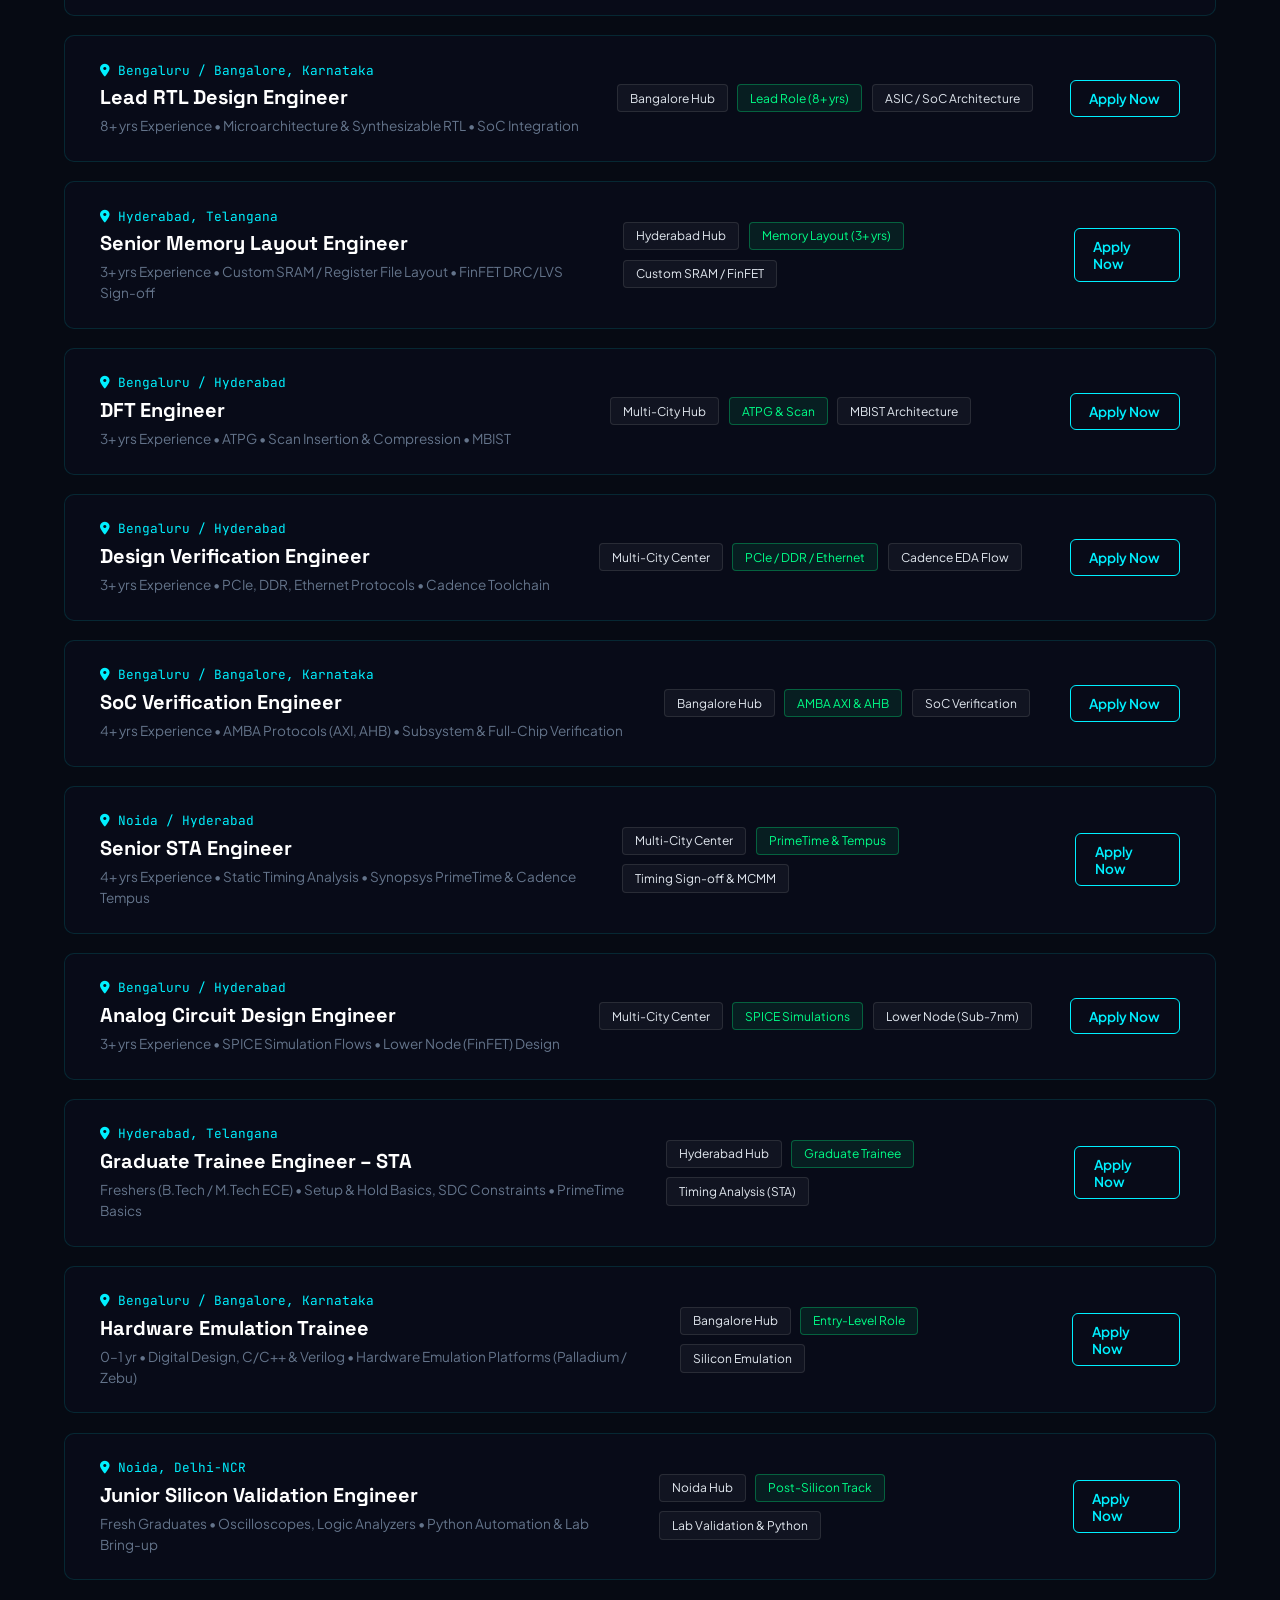
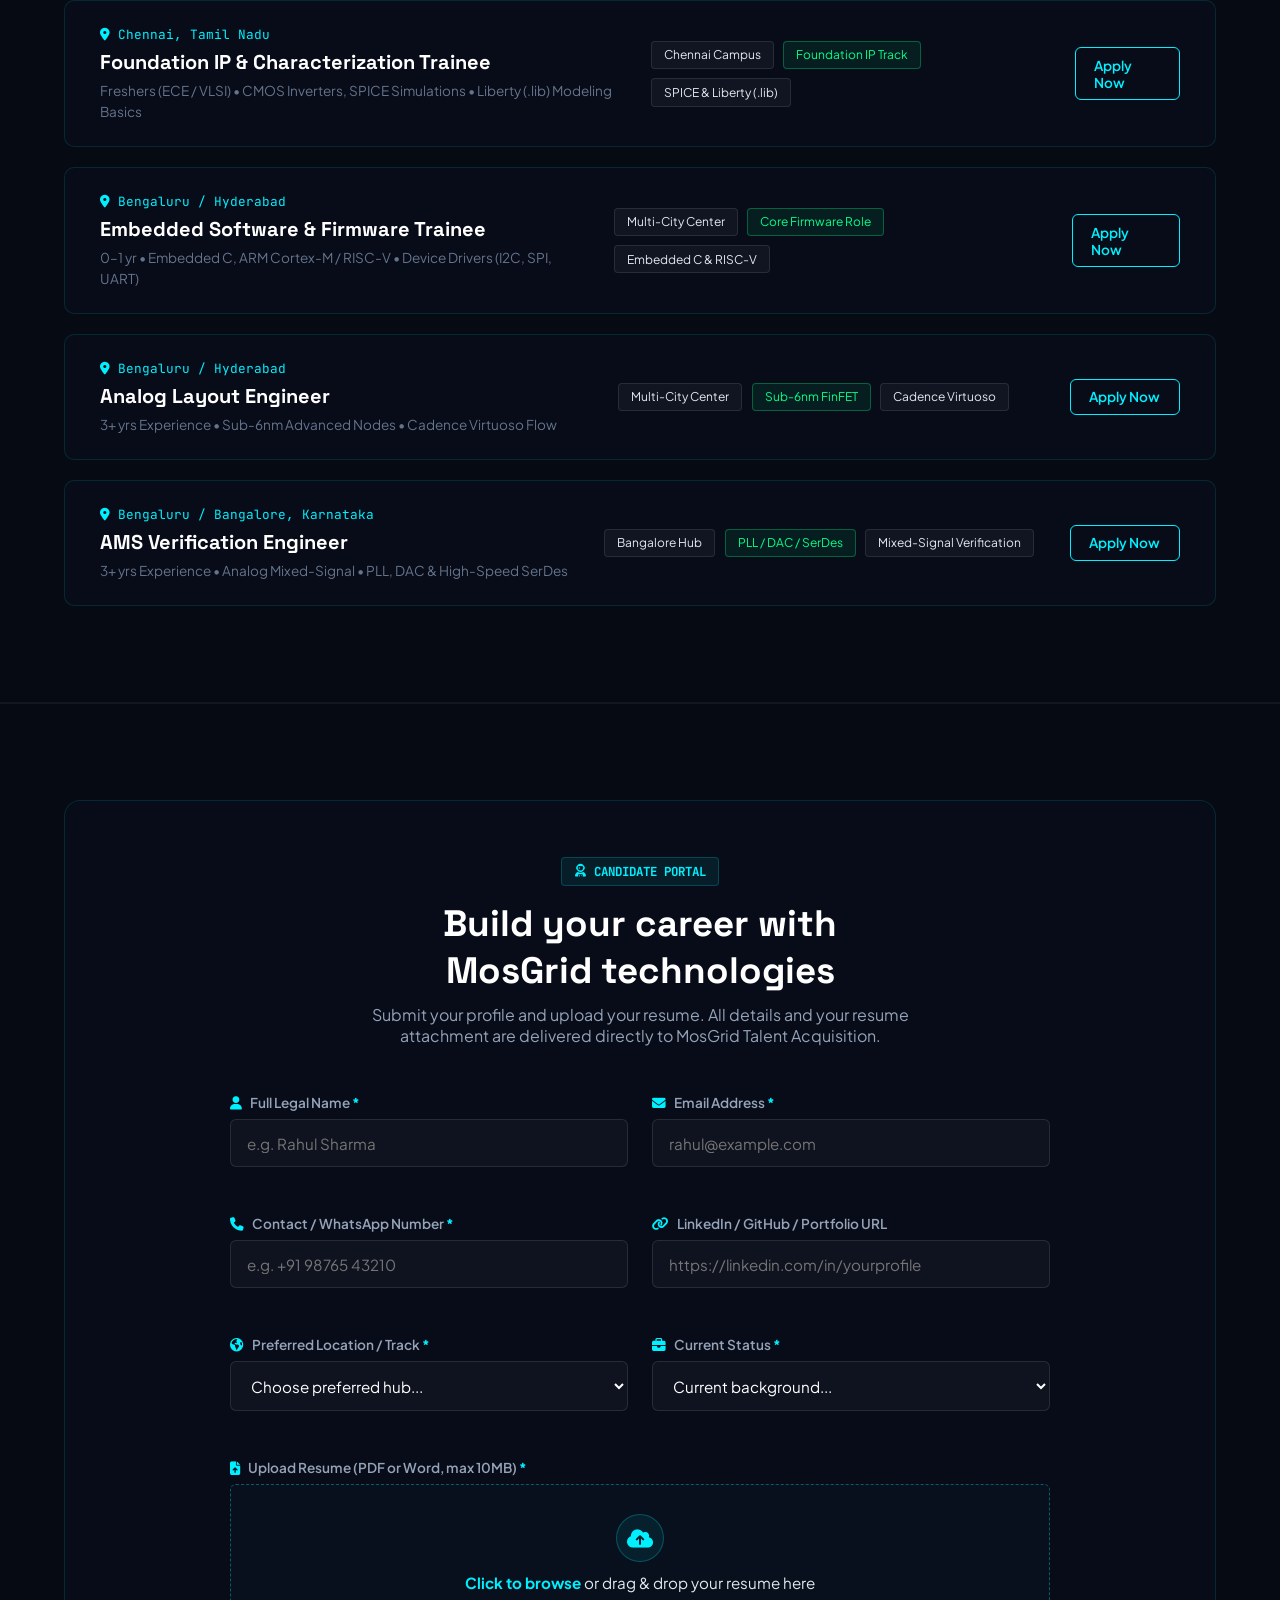
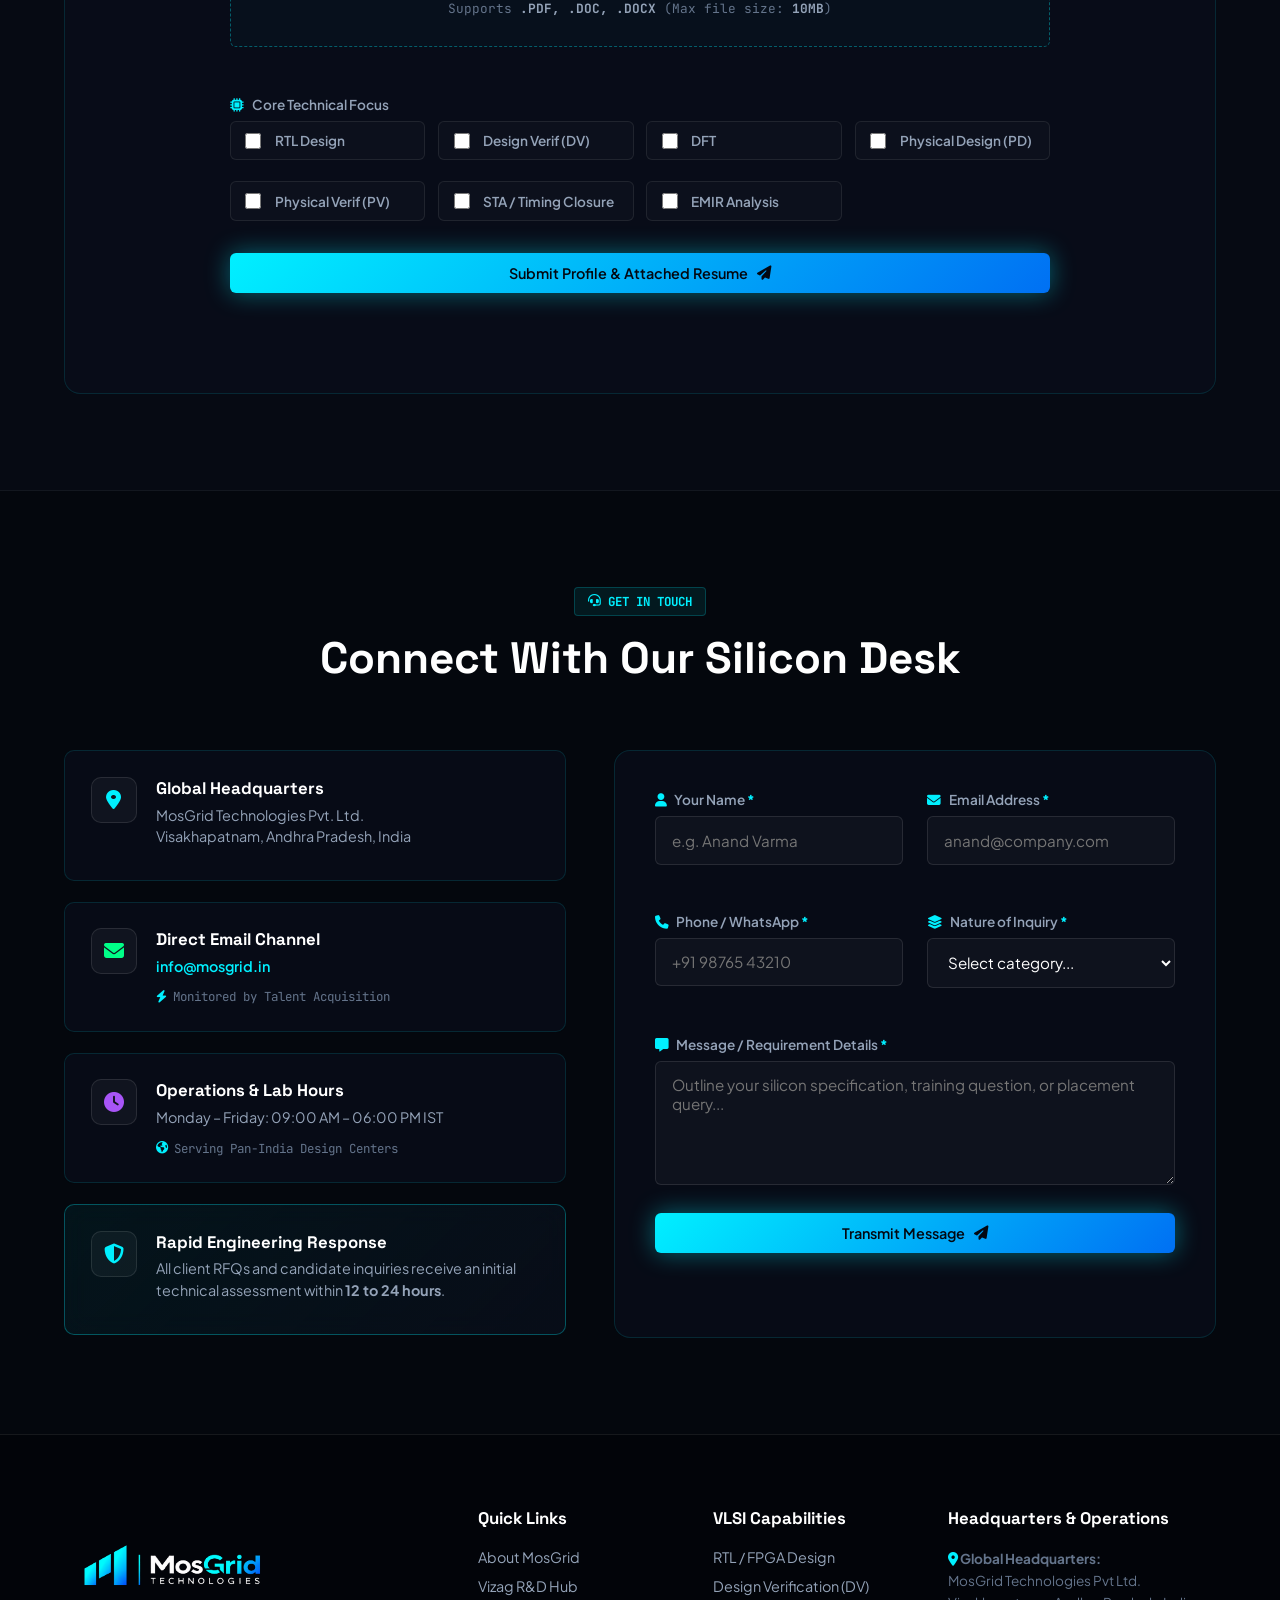
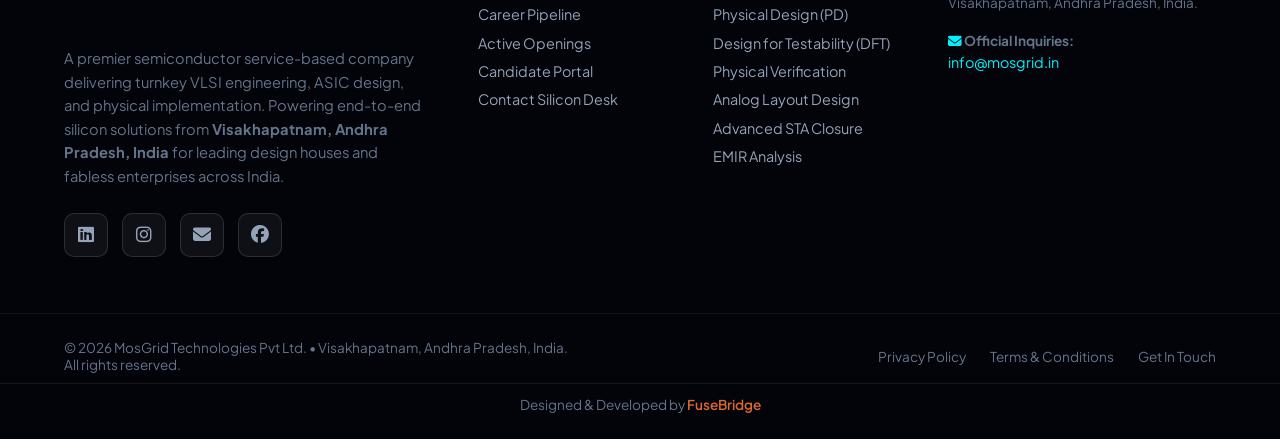
==== commit 96b9e668: "candidate portal corrected 2" ====
--- a/index.html
+++ b/index.html
@@ -632,7 +632,7 @@
       <div class="portal-card">
         <div class="portal-header">
           <span class="chip-tag"><i class="fa-solid fa-user-astronaut"></i> CANDIDATE PORTAL</span>
-          <h2>Build your career with MosGrid technologies</h2>
+          <h2>Build your career with <br /> MosGrid technologies</h2>
           <p>Submit your profile and upload your resume. All details and your resume attachment are delivered directly to MosGrid Talent Acquisition.</p>
         </div>
 
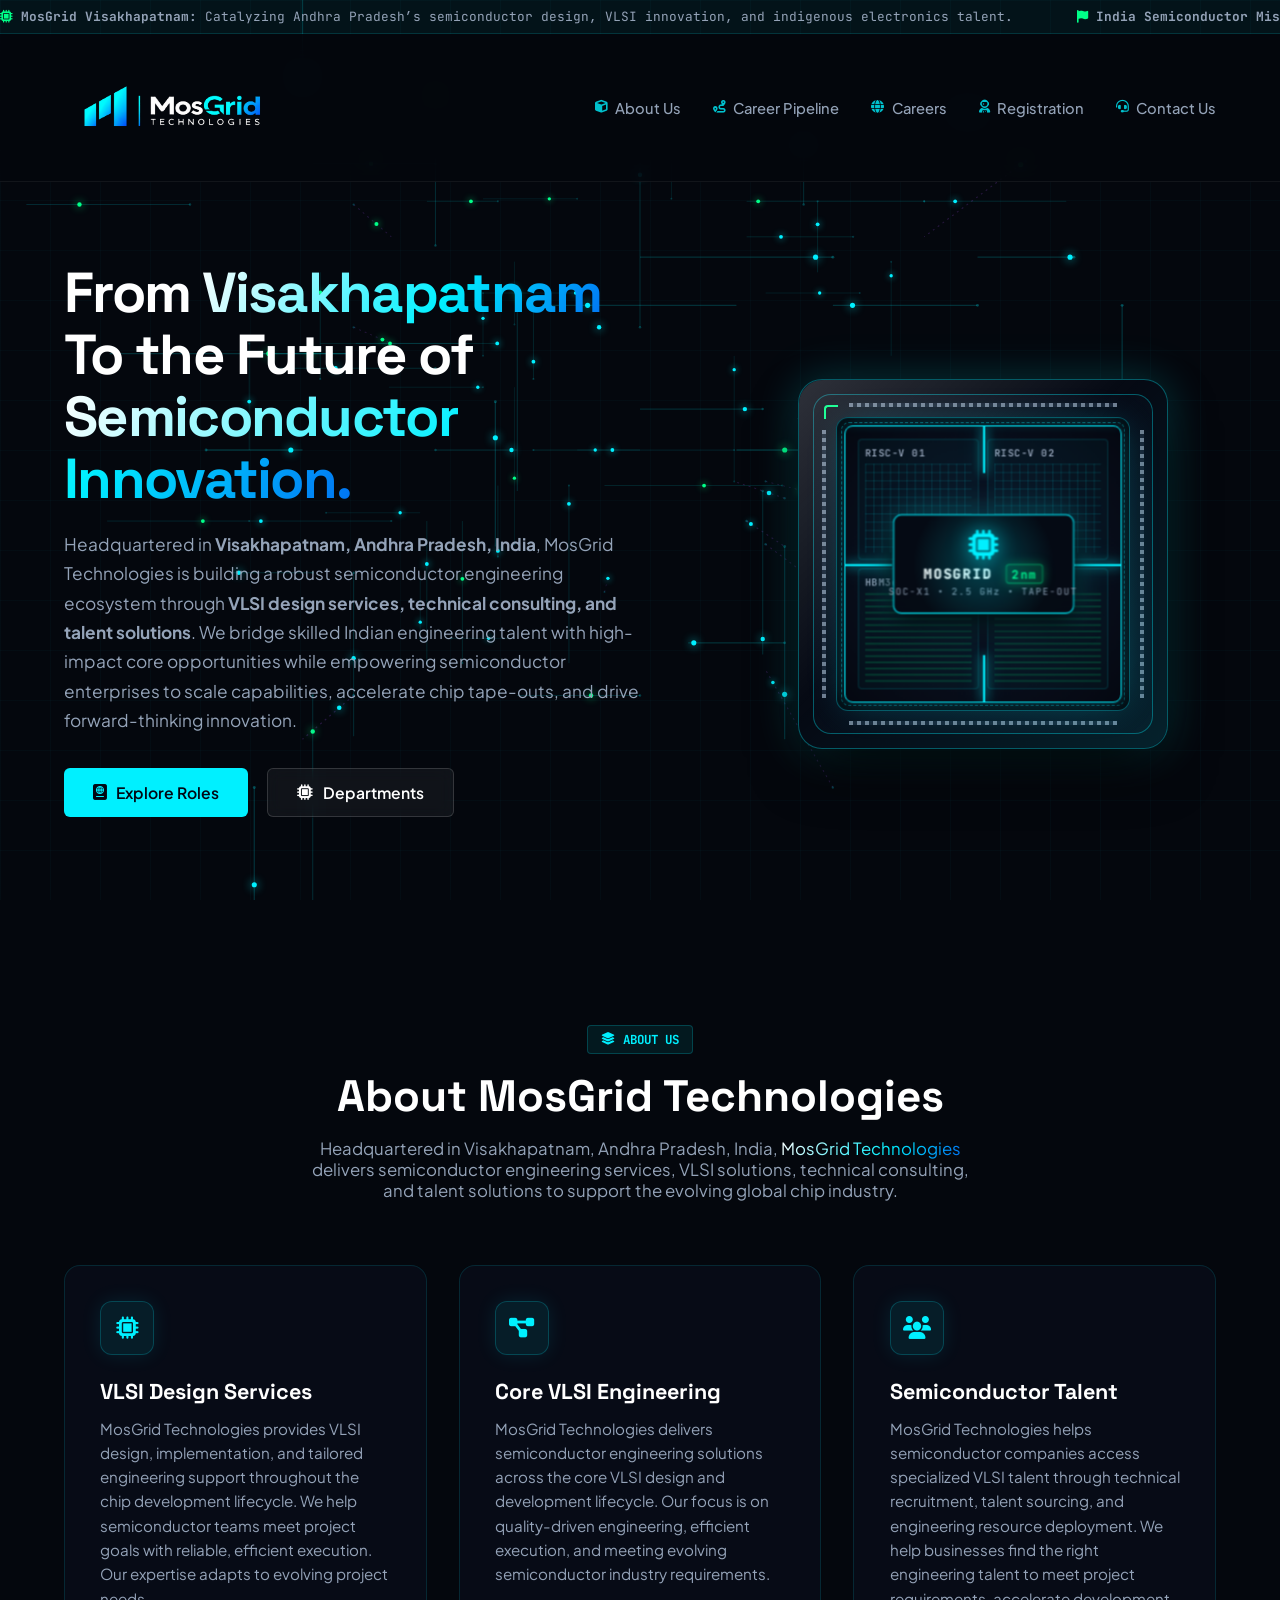
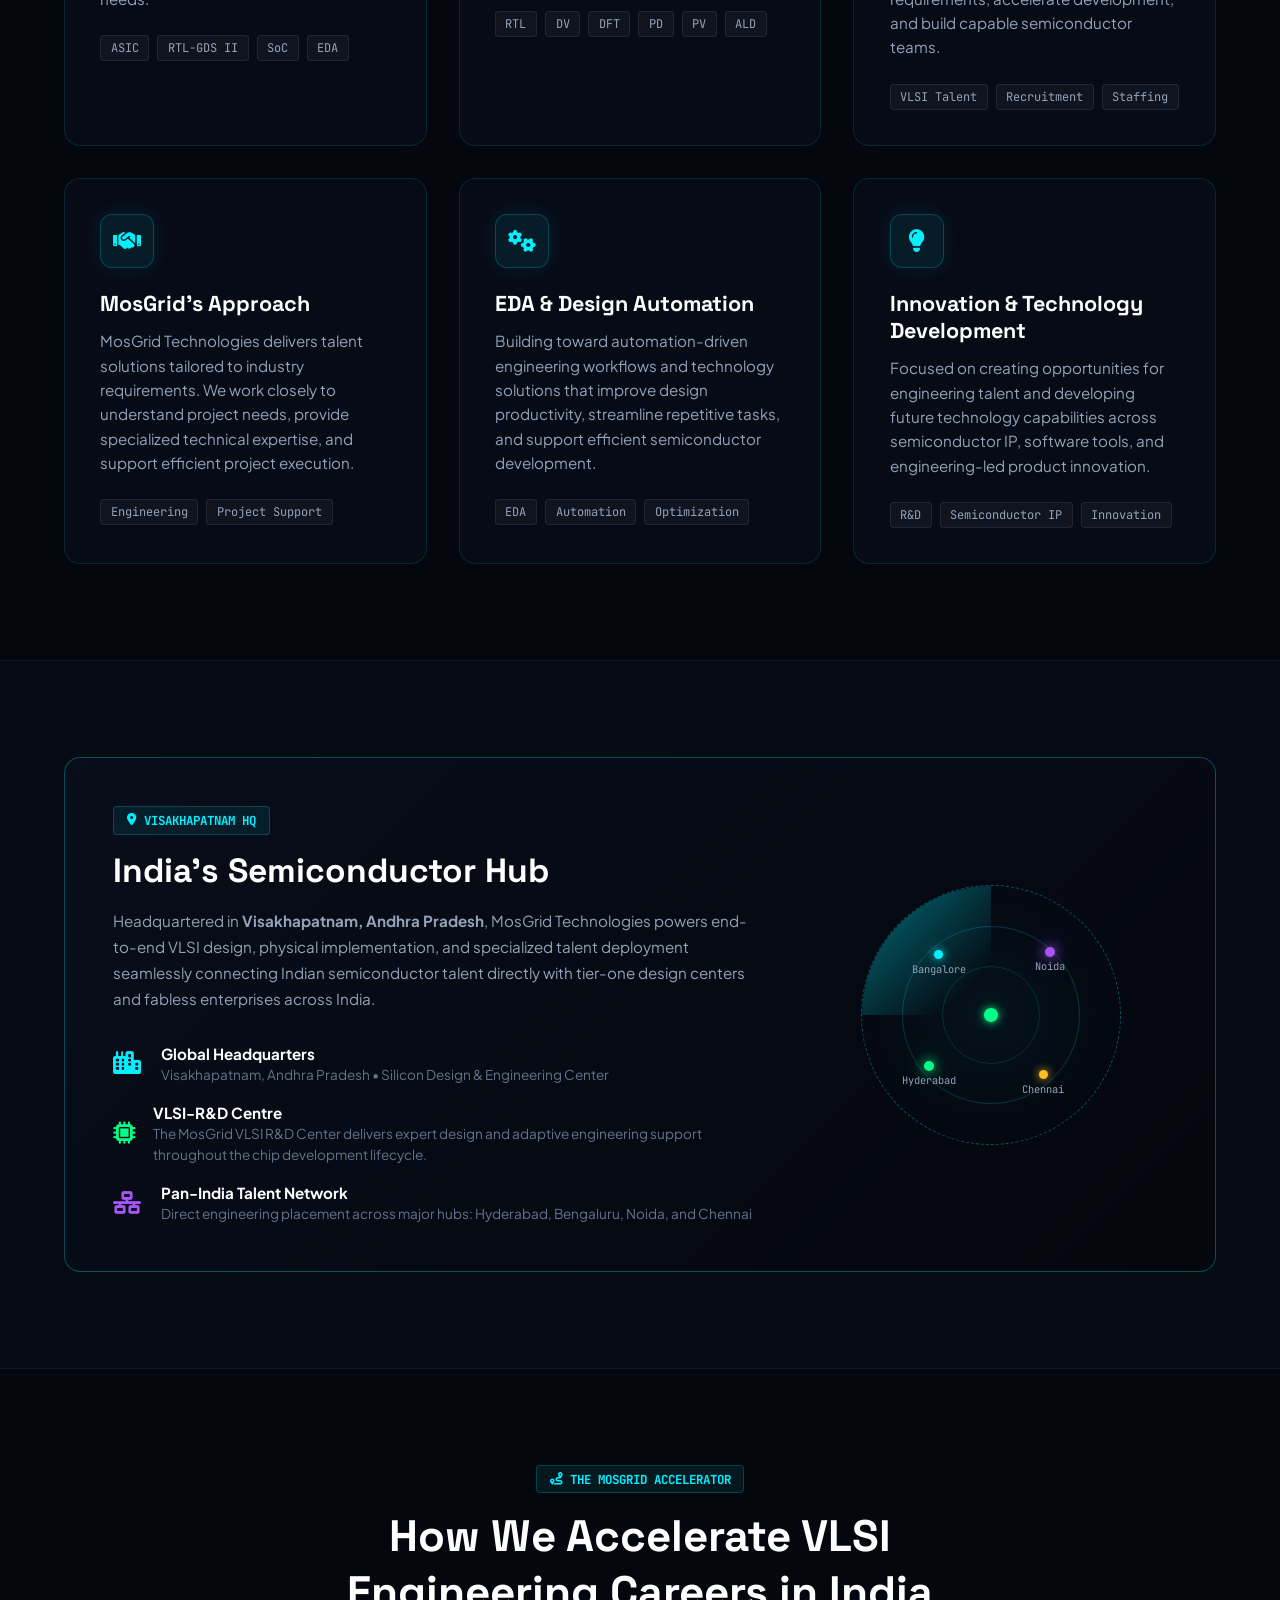
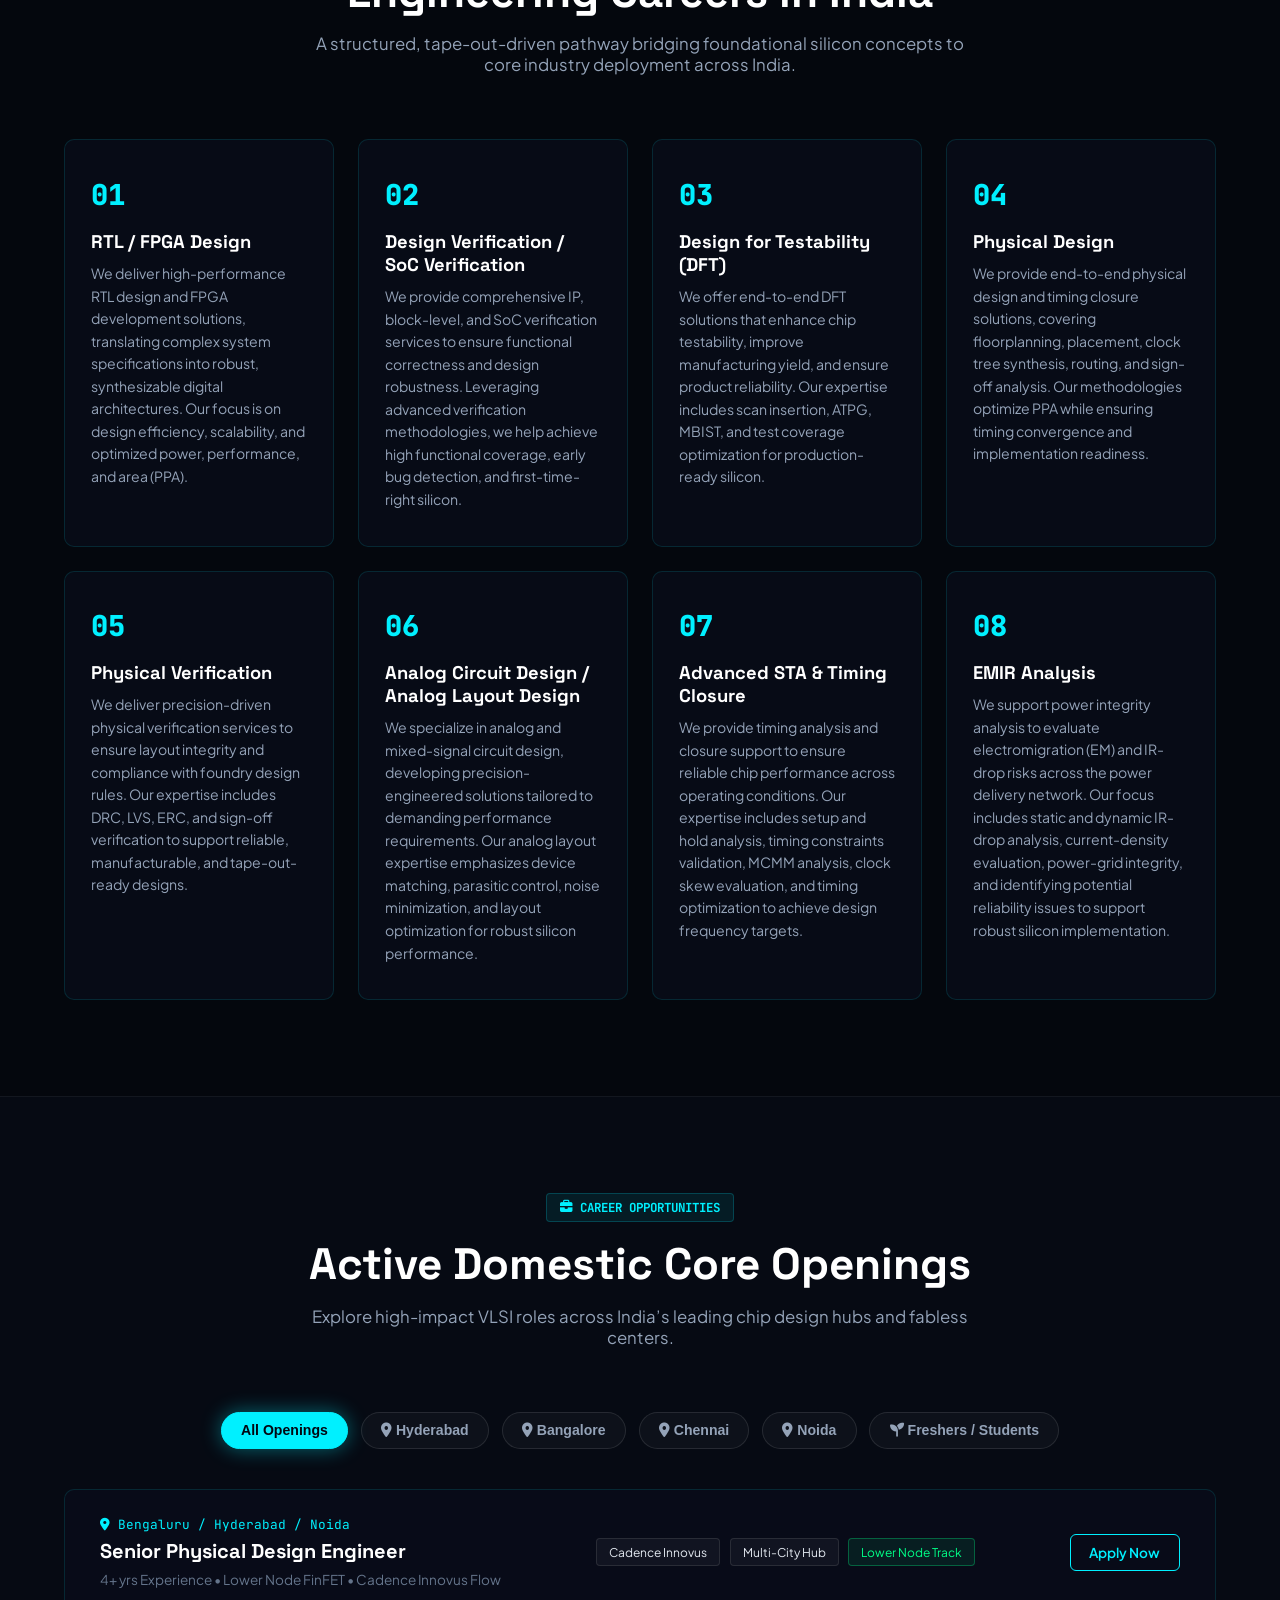
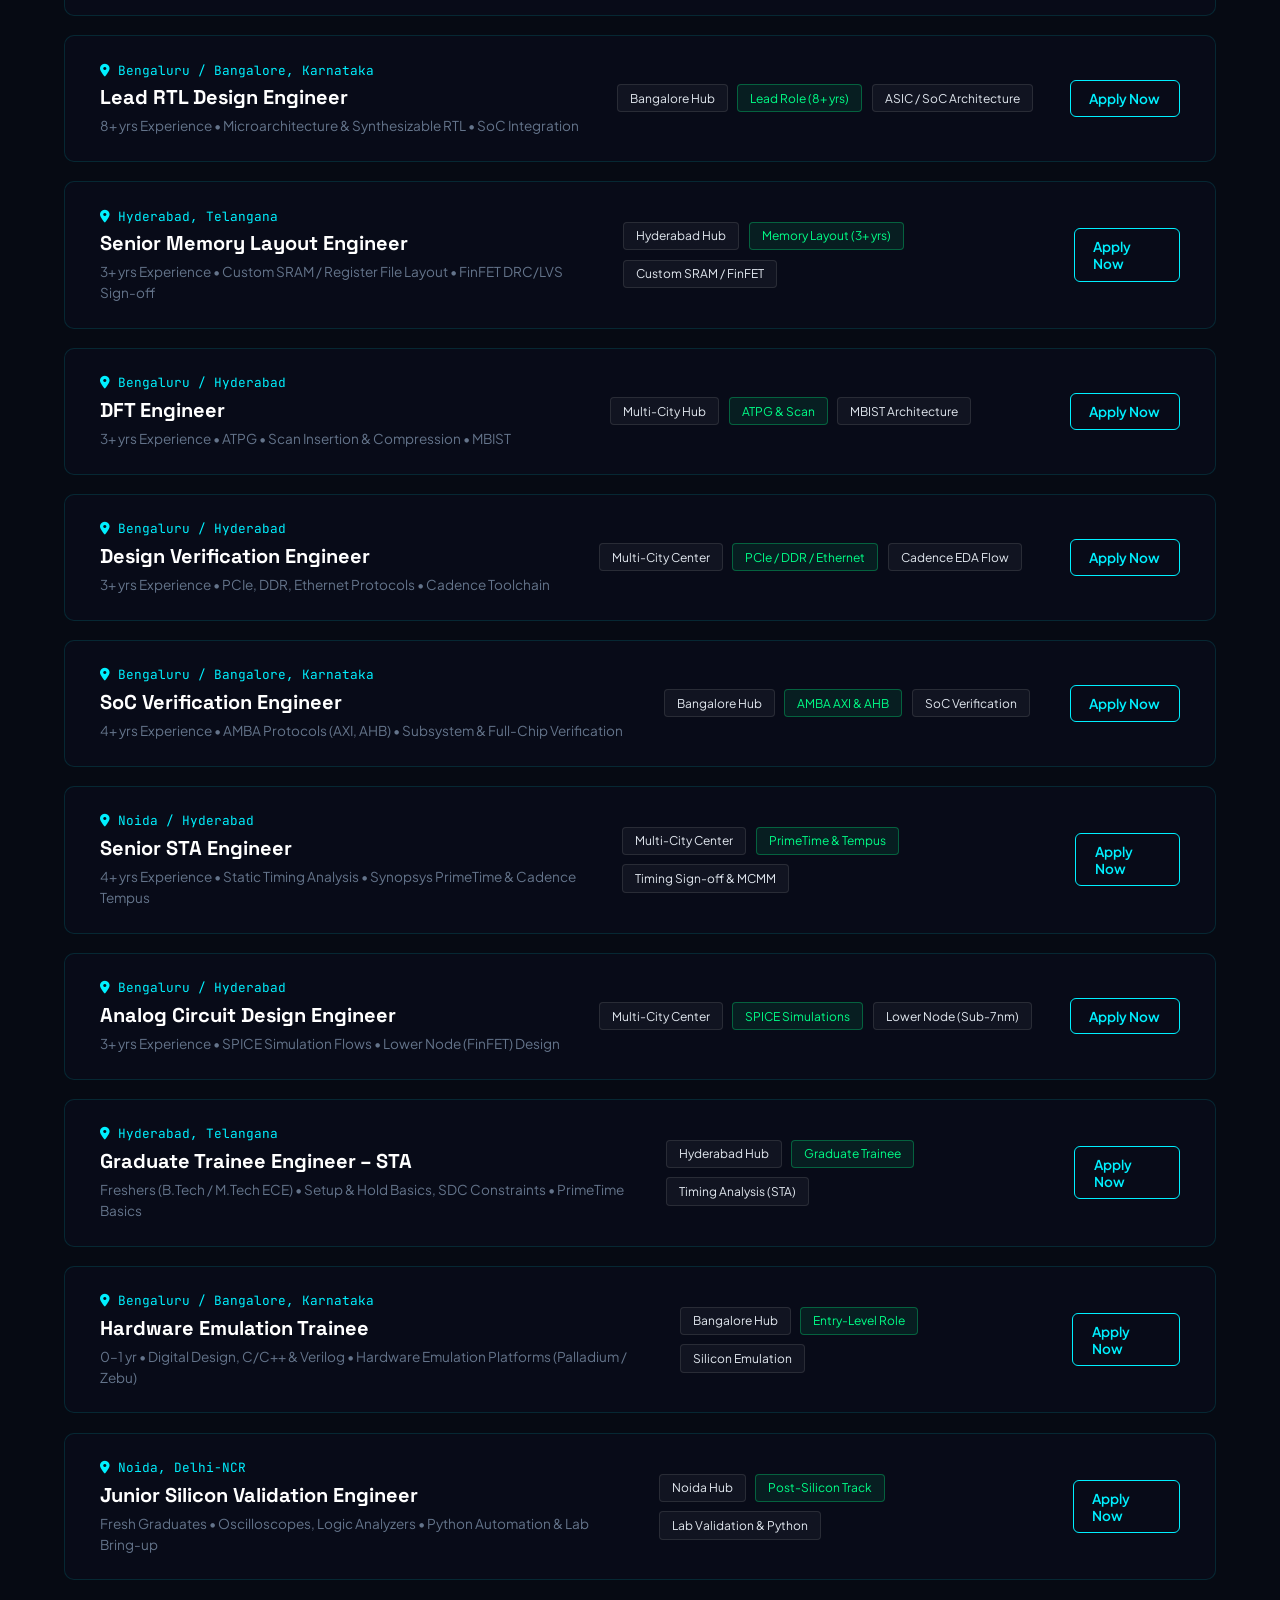
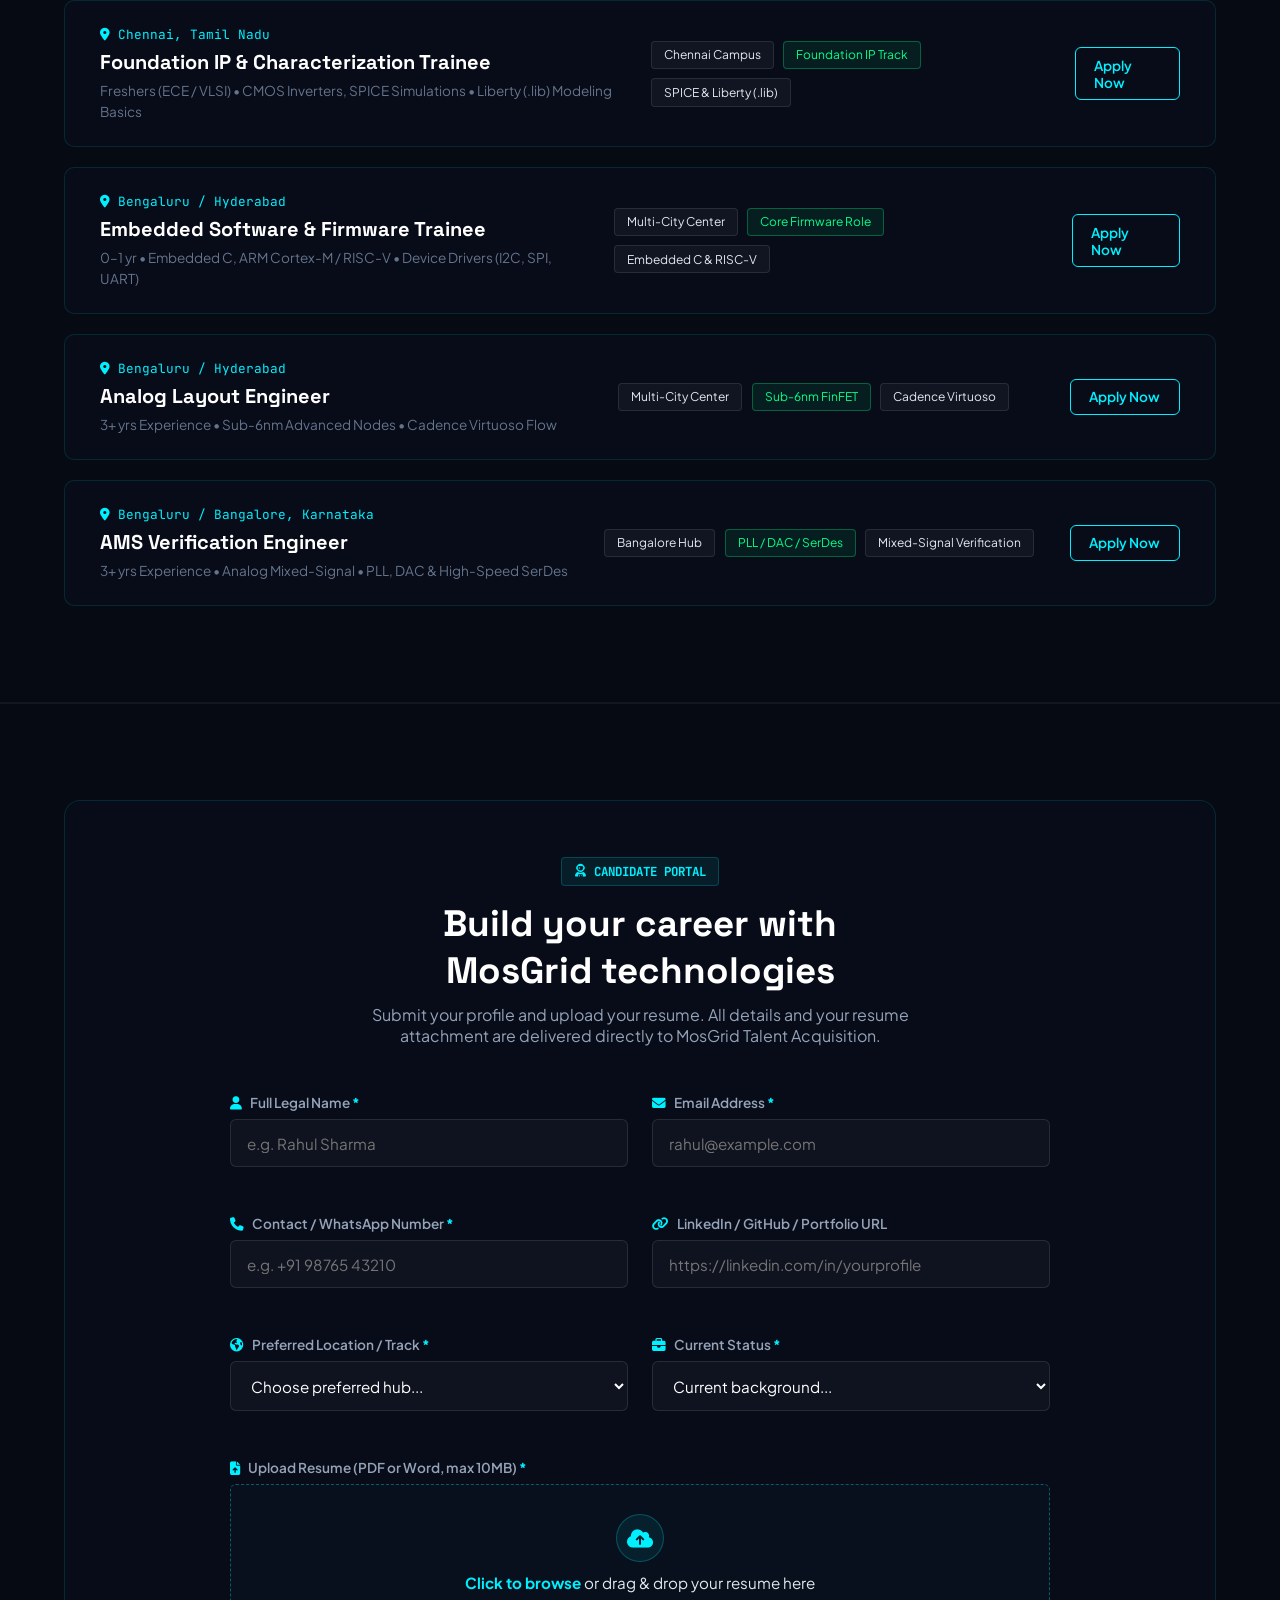
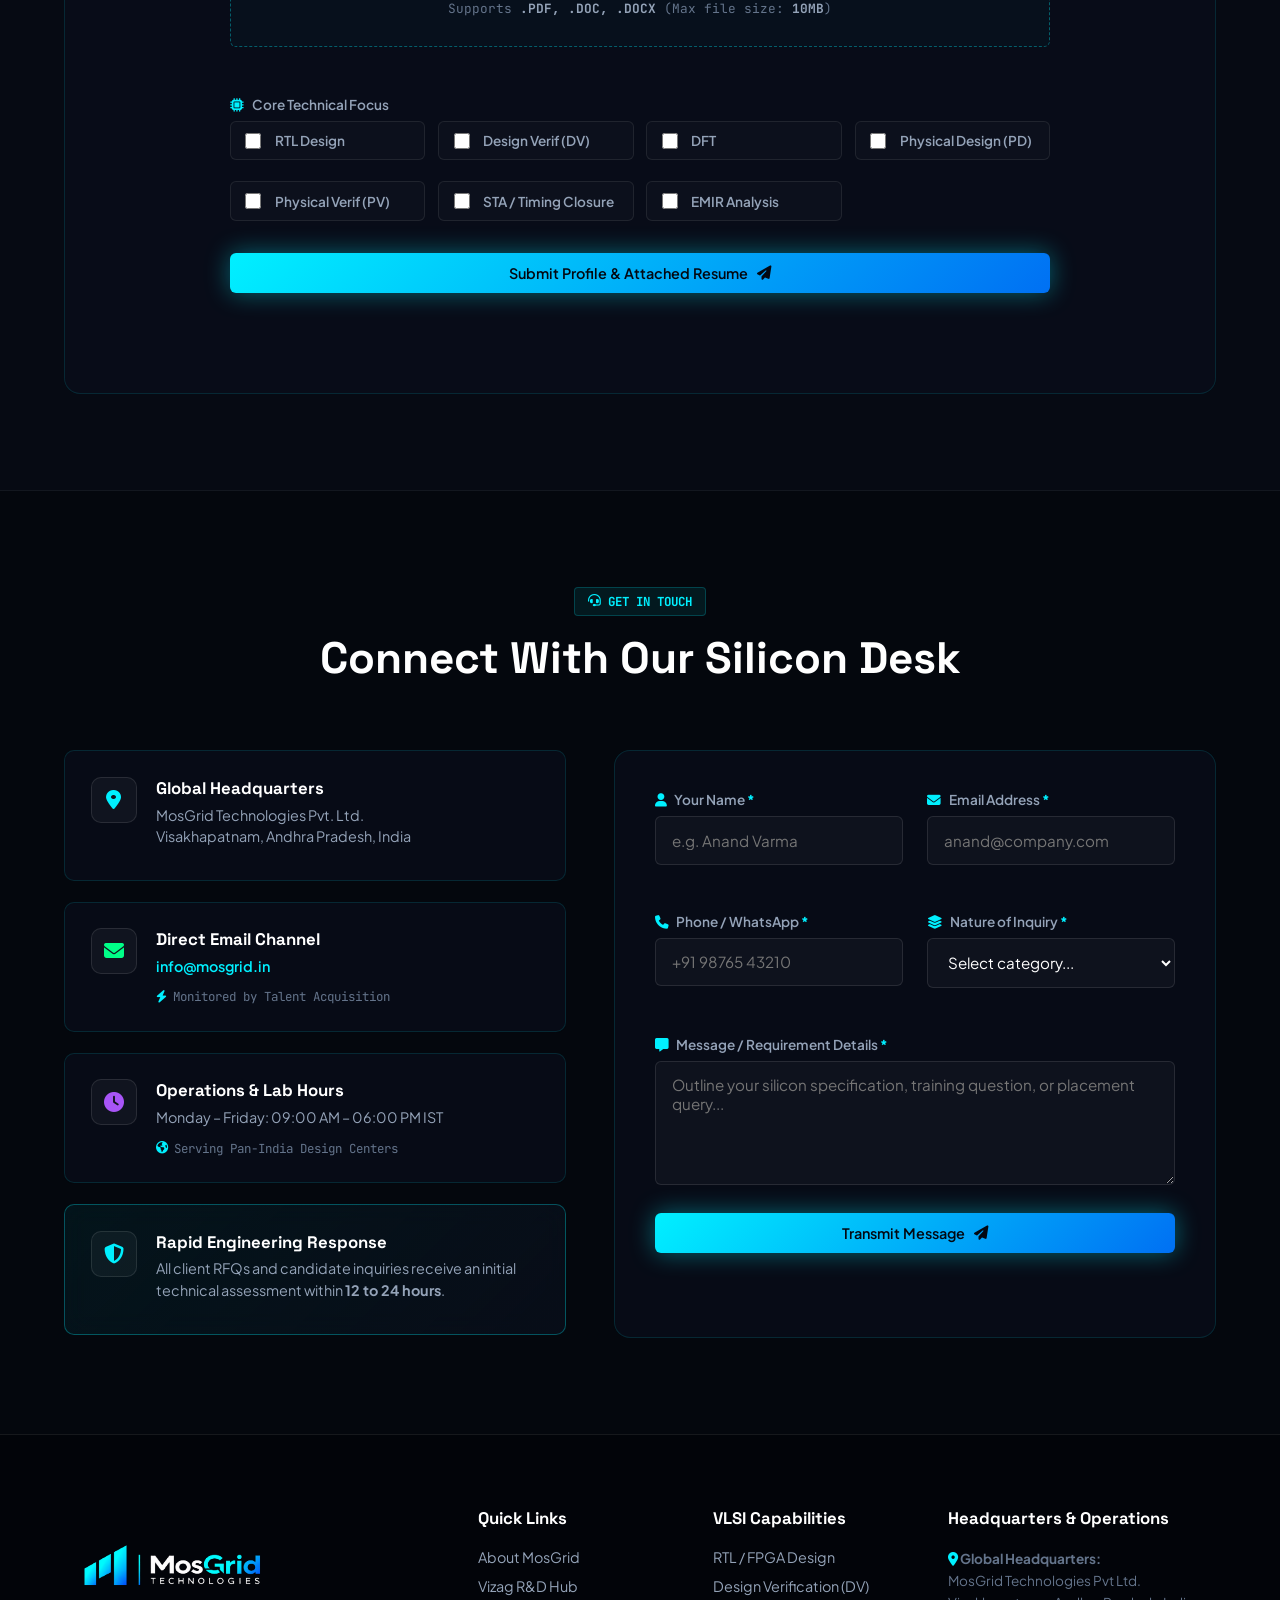
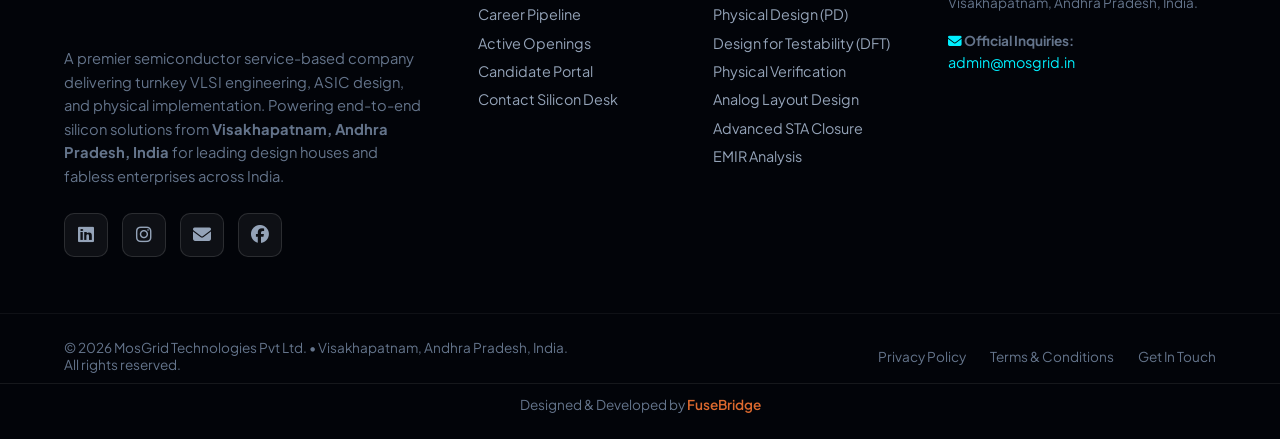
==== commit bbbec953: "Continuing development from my new laptop" ====
--- a/index.html
+++ b/index.html
@@ -964,7 +964,7 @@
         </p>
         <p class="footer-addr">
           <i class="fa-solid fa-envelope text-cyan"></i> <strong>Official Inquiries:</strong><br />
-          <a href="mailto:info@mosgrid.in" style="color: var(--electric-cyan); text-decoration: none;">info@mosgrid.in</a>
+          <a href="mailto:admin@mosgrid.in" style="color: var(--electric-cyan); text-decoration: none;">admin@mosgrid.in</a>
         </p>
       </div>
     </div>
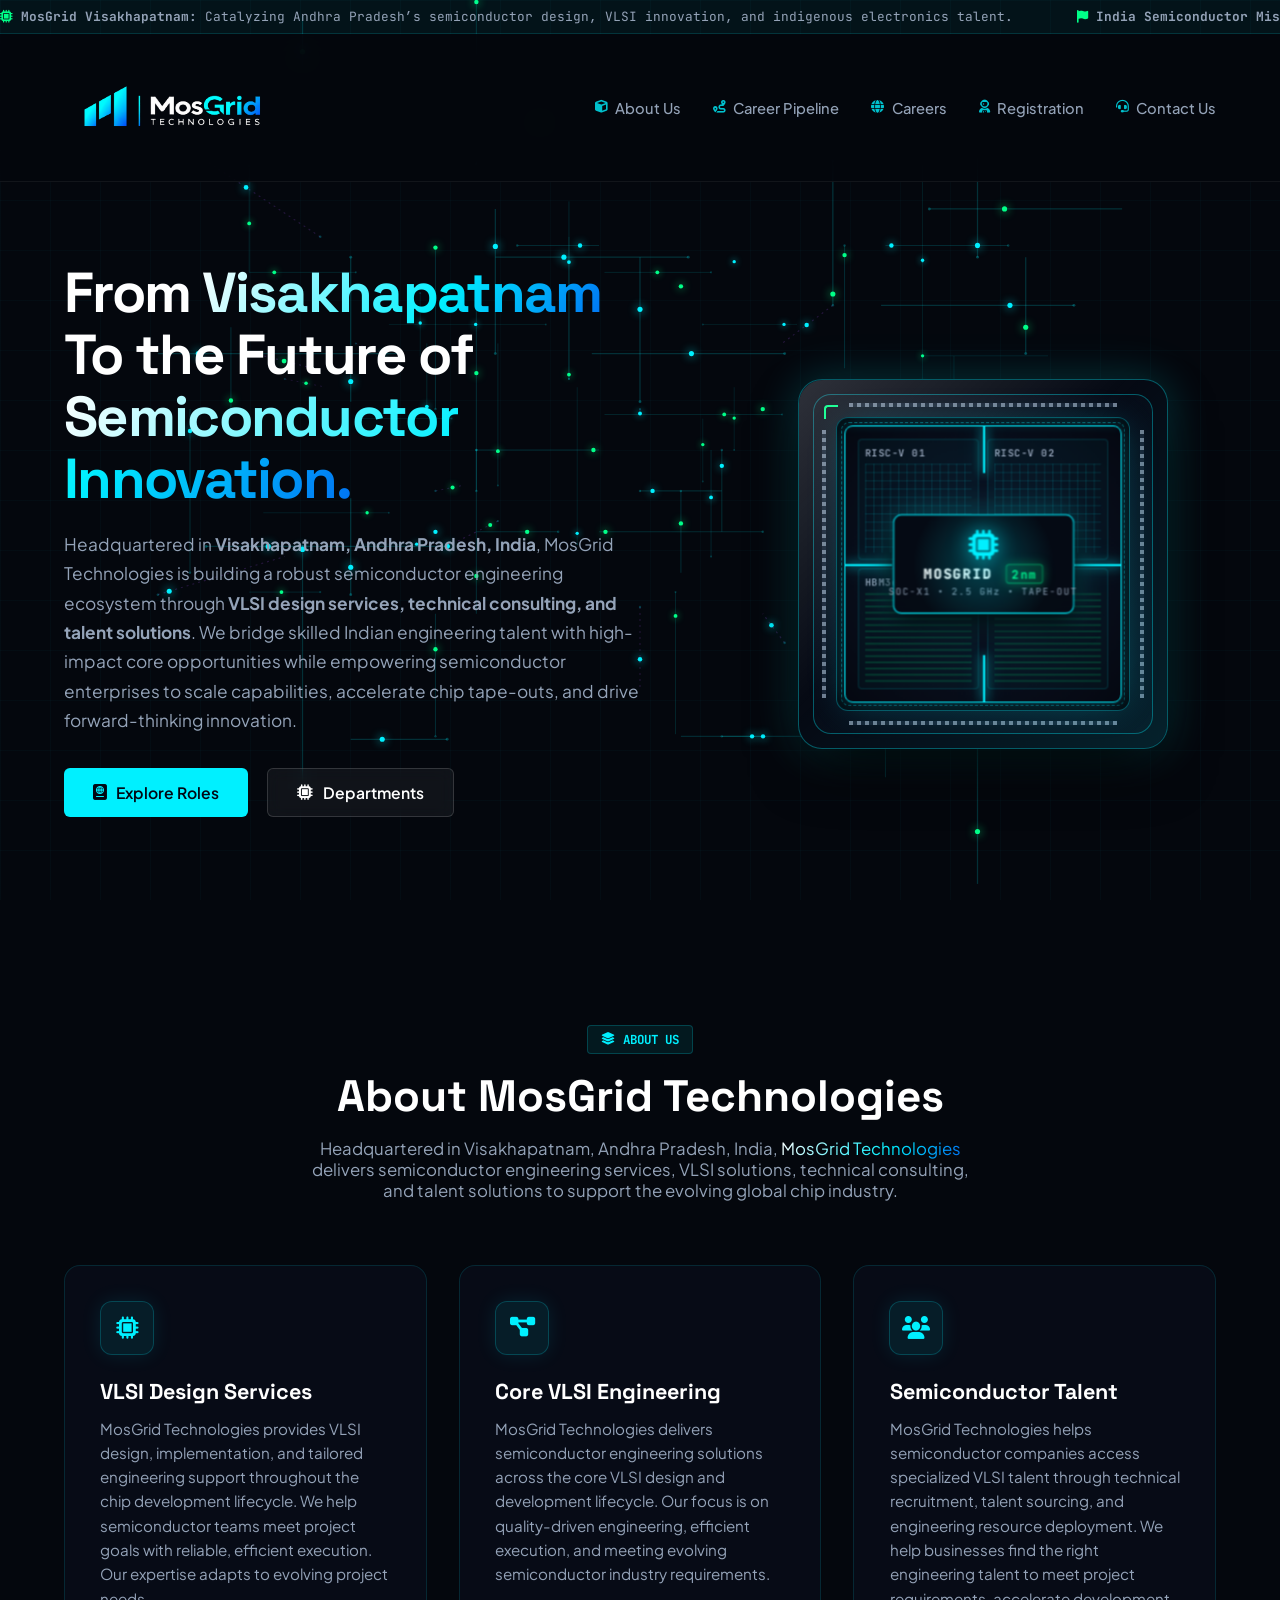
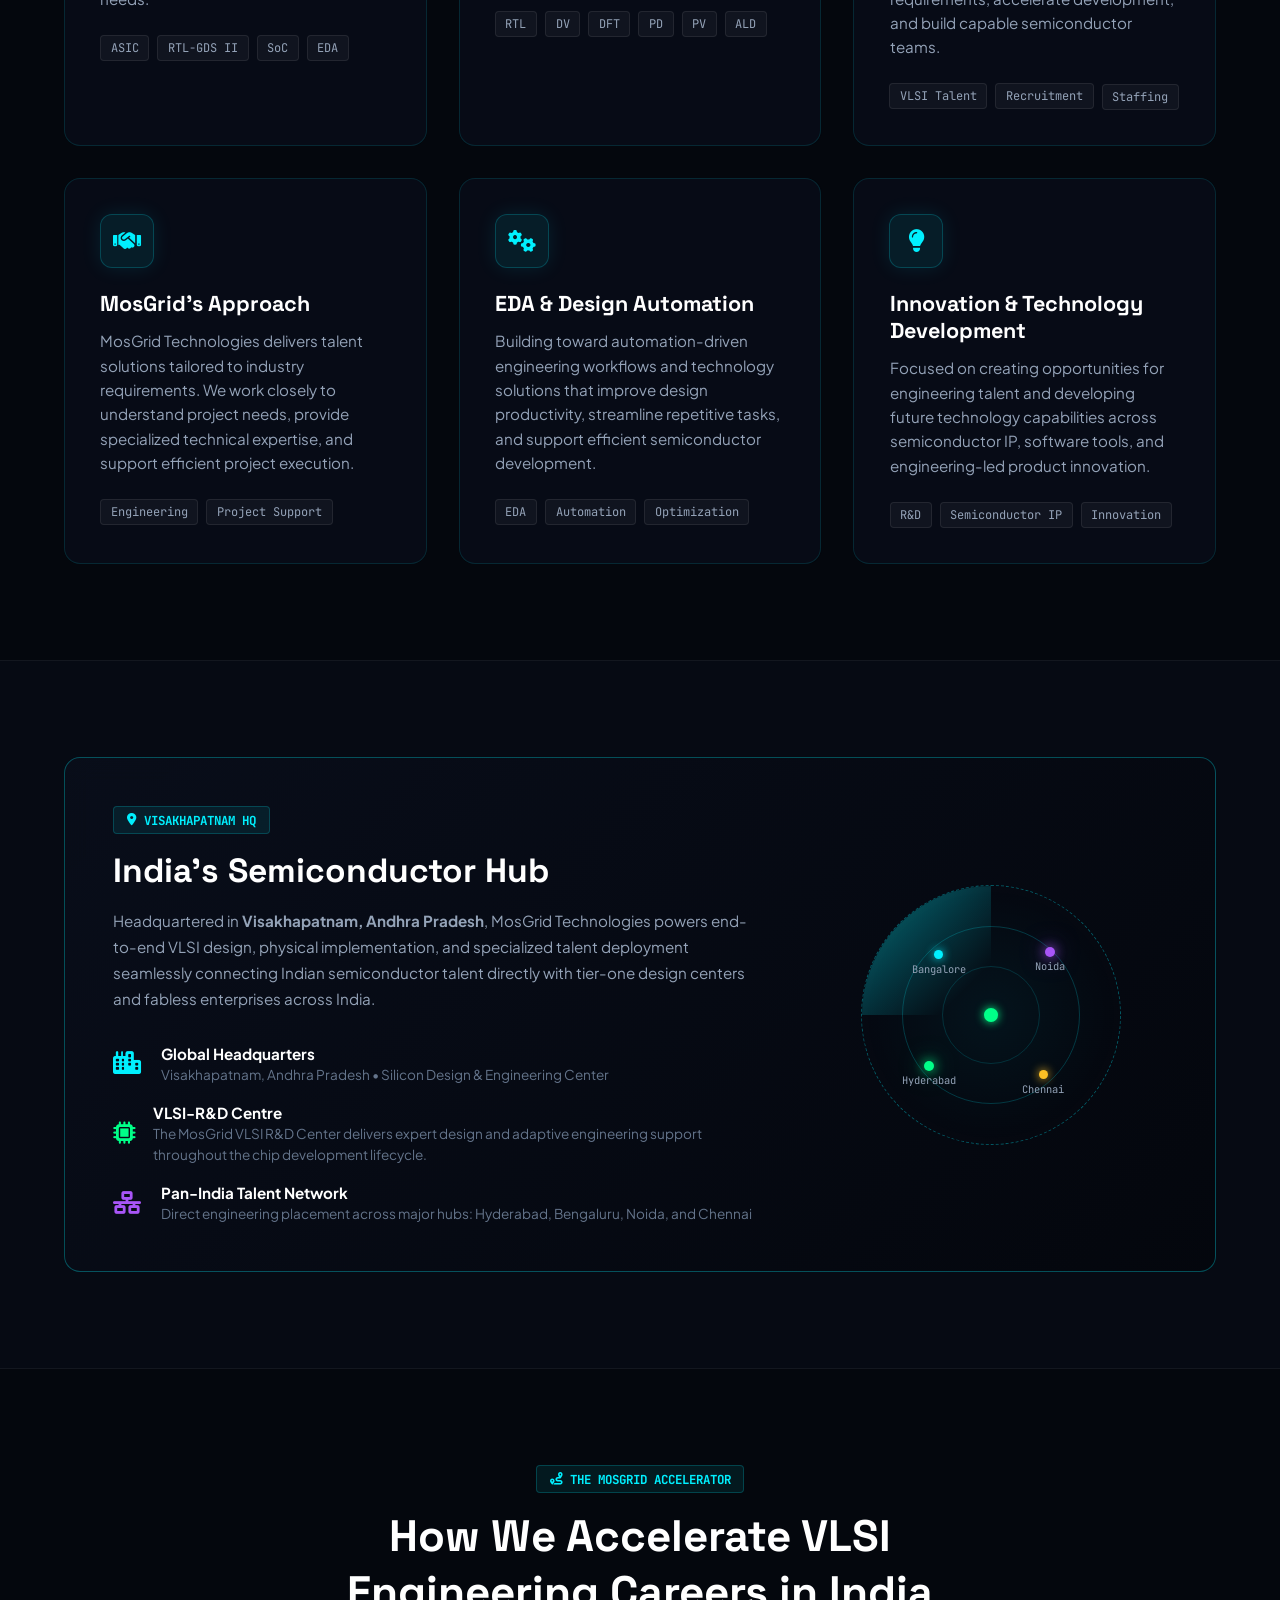
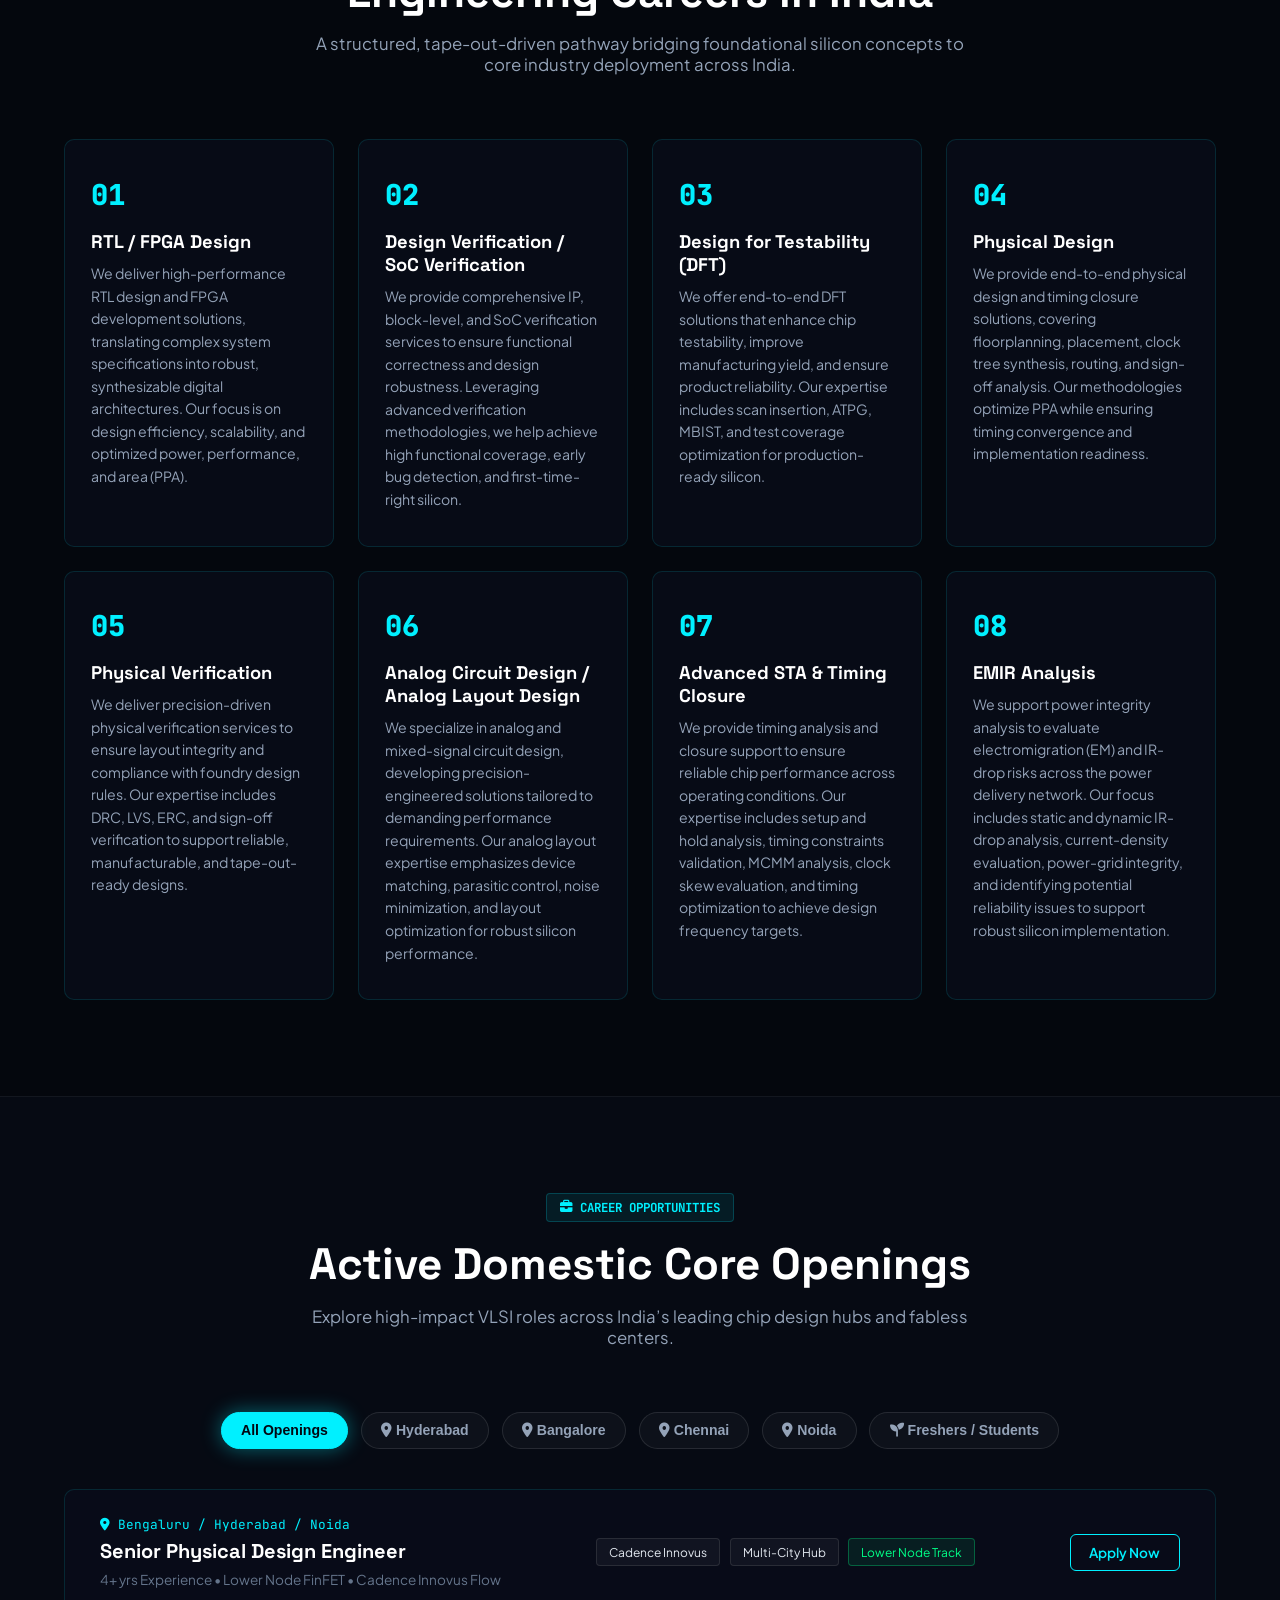
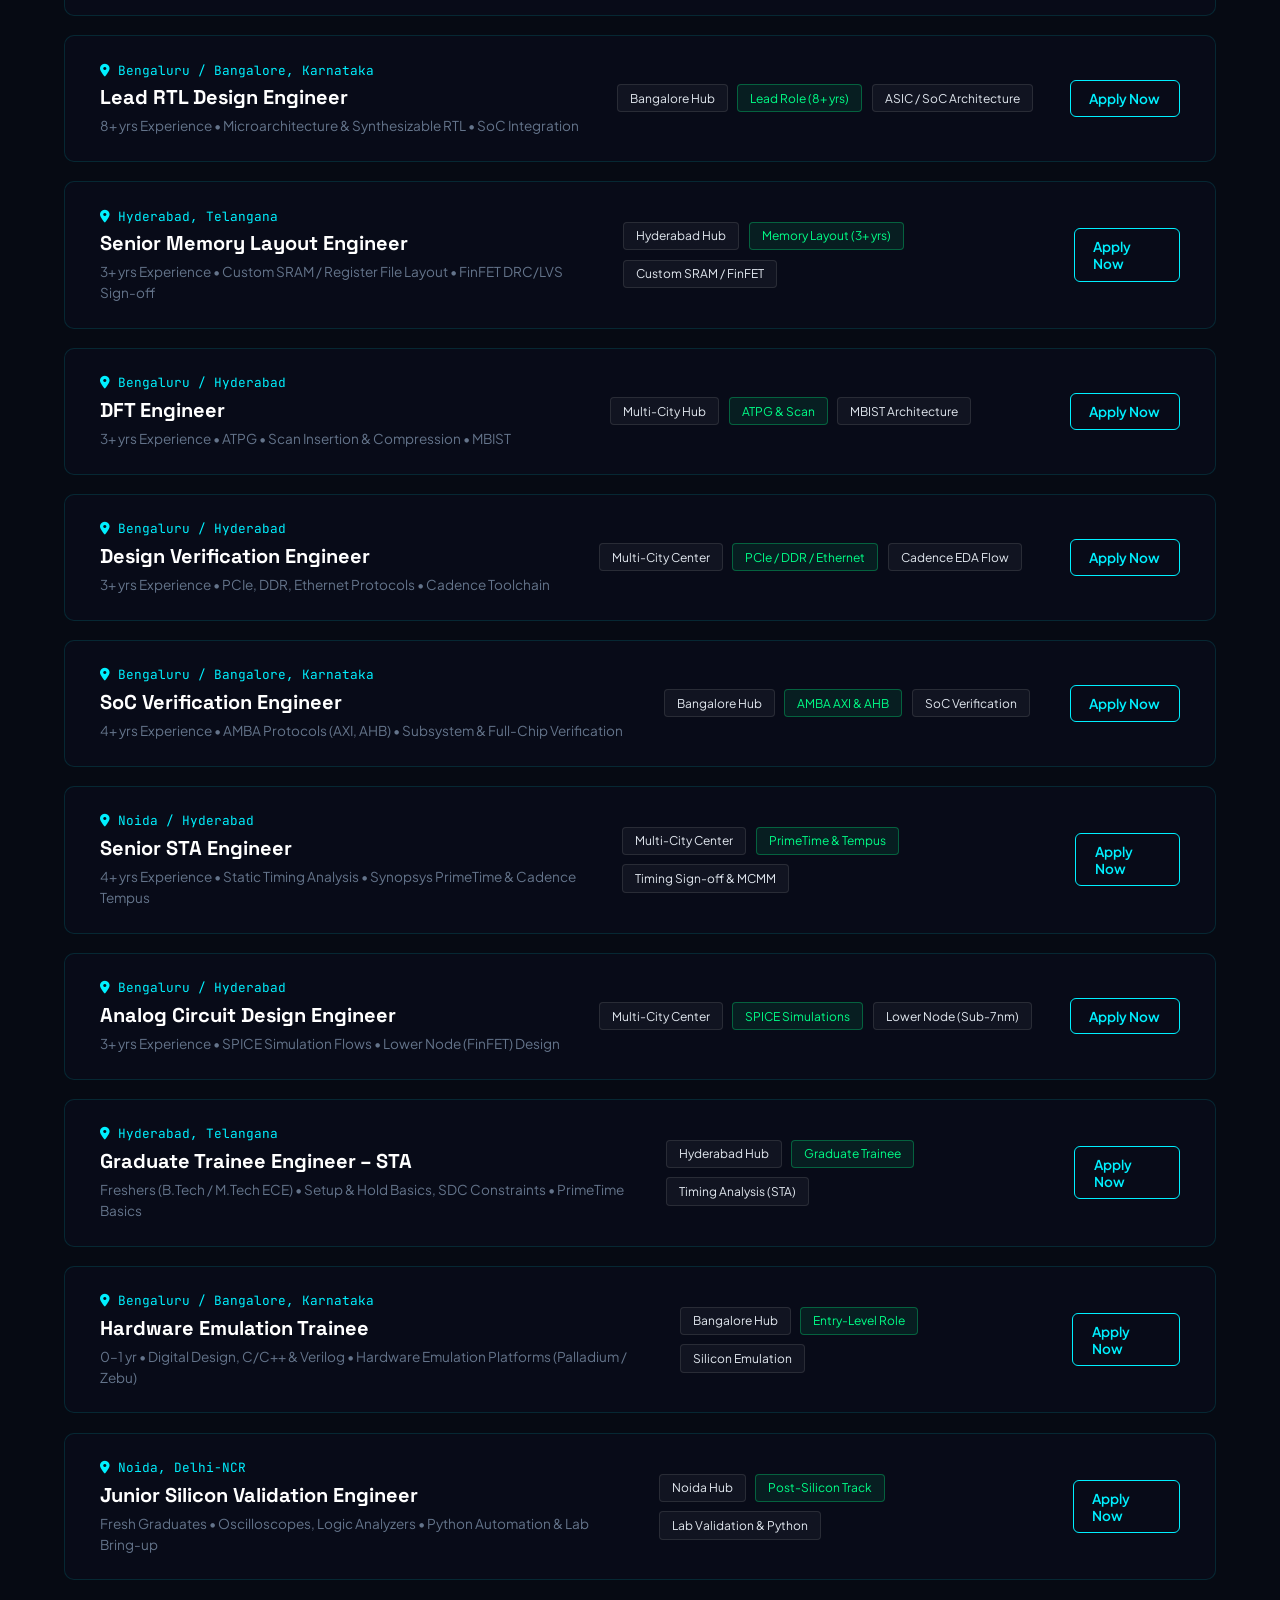
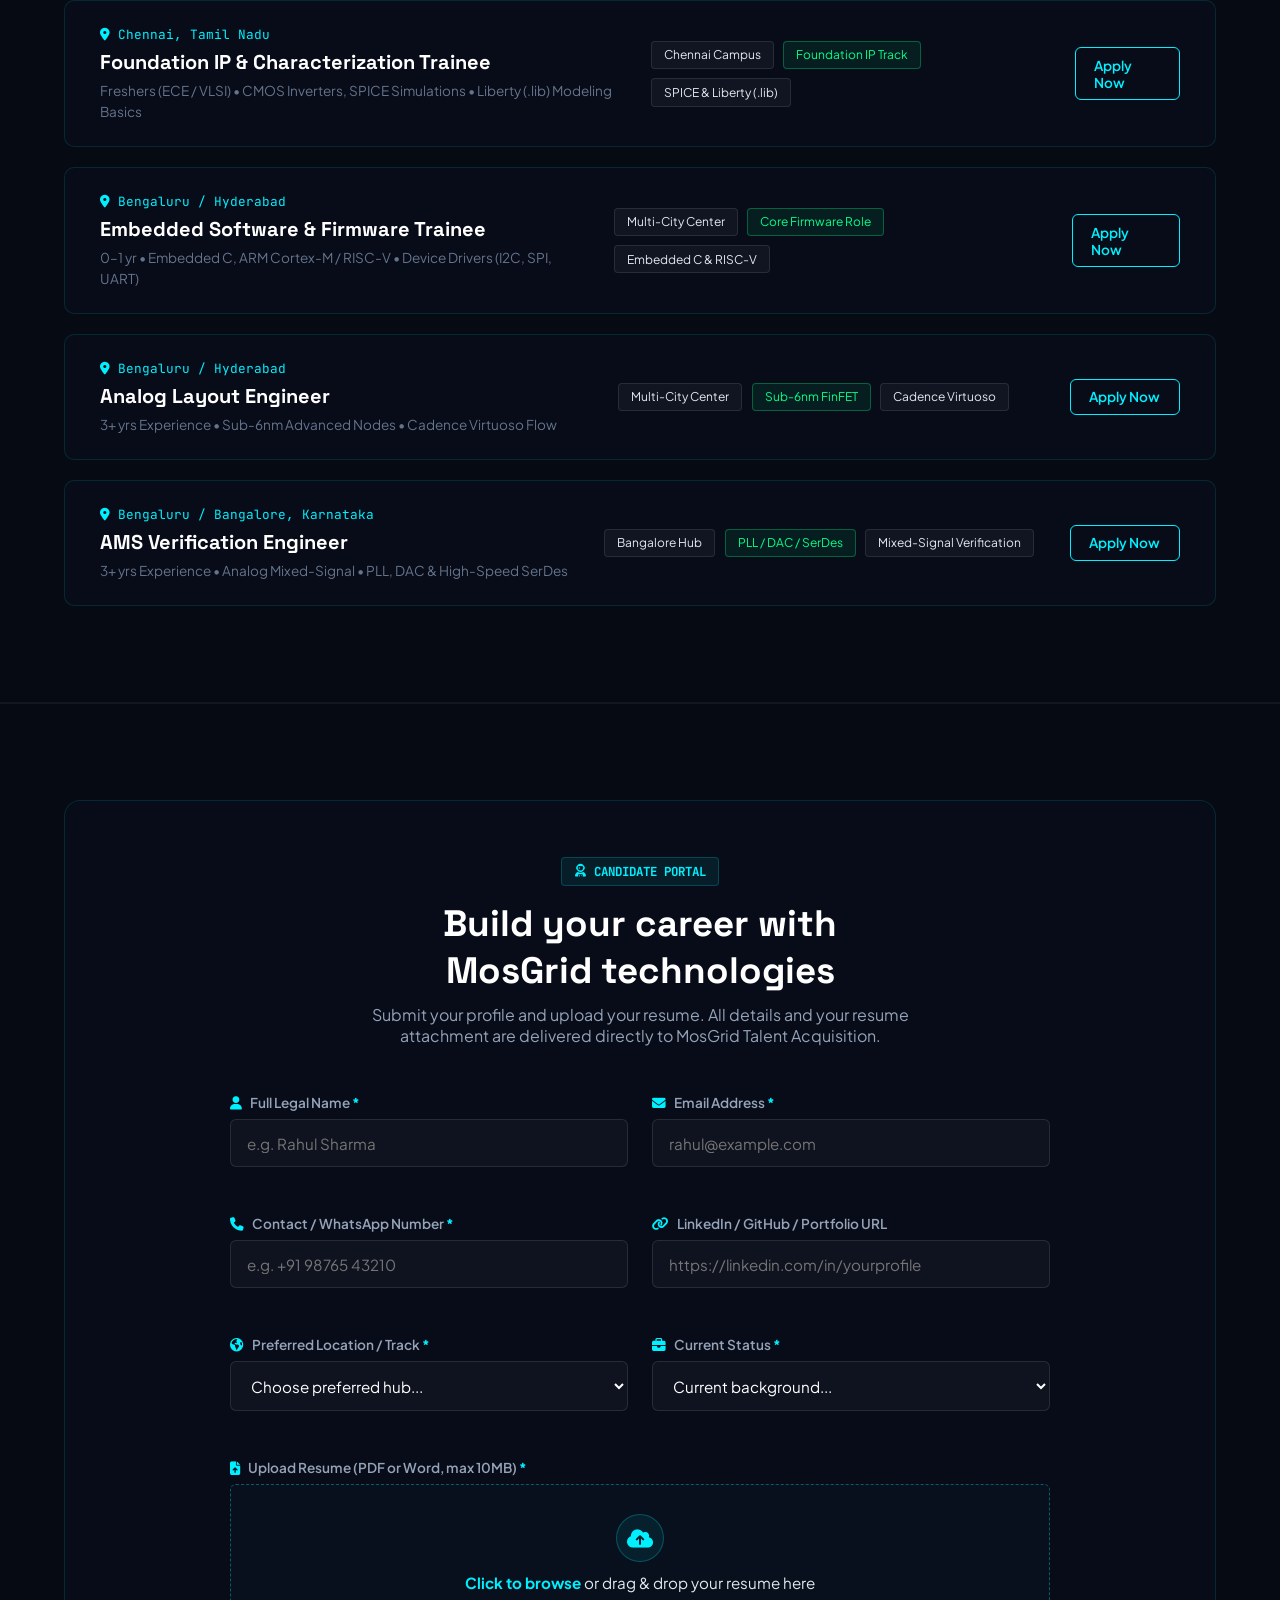
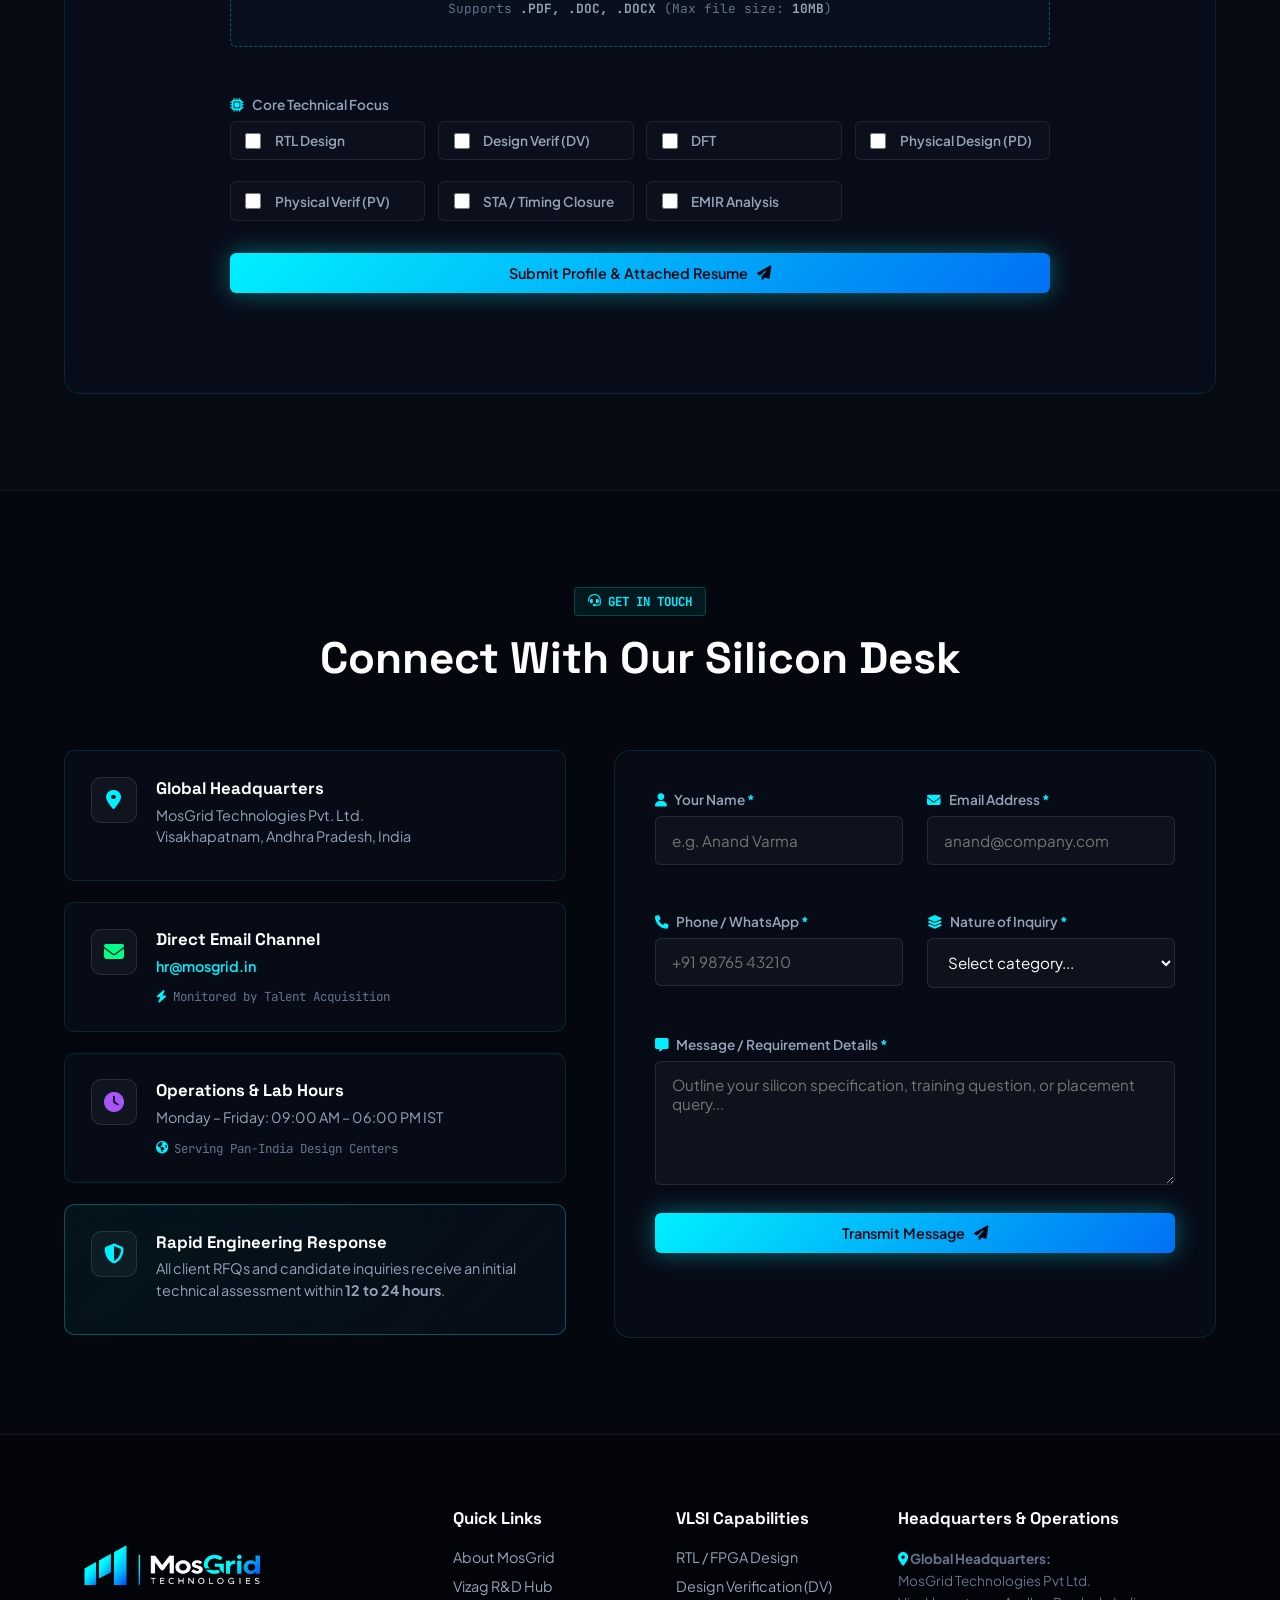
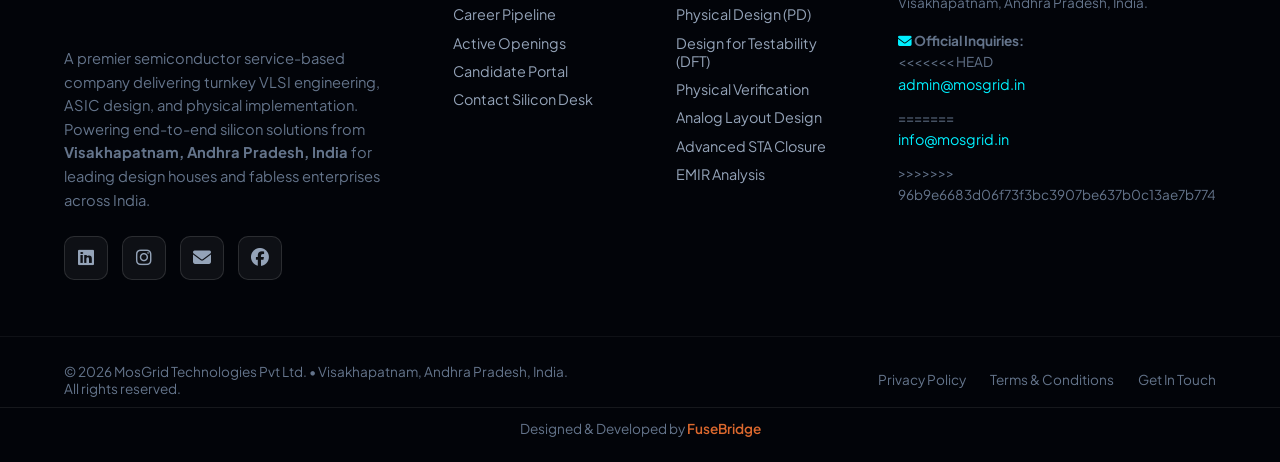
==== commit 3c5bc9b6: "changed mail id from info@mosgrid.in to hr@mosgrid.in" ====
--- a/index.html
+++ b/index.html
@@ -795,7 +795,7 @@
             </div>
             <div class="contact-card-details">
               <h4>Direct Email Channel</h4>
-              <p><a href="mailto:info@mosgrid.in" class="contact-mail-link">info@mosgrid.in</a></p>
+              <p><a href="mailto:info@mosgrid.in" class="contact-mail-link">hr@mosgrid.in</a></p>
               <span class="sub-detail"><i class="fa-solid fa-bolt text-cyan"></i> Monitored by Talent Acquisition</span>
             </div>
           </div>
@@ -964,7 +964,11 @@
         </p>
         <p class="footer-addr">
           <i class="fa-solid fa-envelope text-cyan"></i> <strong>Official Inquiries:</strong><br />
+<<<<<<< HEAD
           <a href="mailto:admin@mosgrid.in" style="color: var(--electric-cyan); text-decoration: none;">admin@mosgrid.in</a>
+=======
+          <a href="mailto:info@mosgrid.in" style="color: var(--electric-cyan); text-decoration: none;">info@mosgrid.in</a>
+>>>>>>> 96b9e6683d06f73f3bc3907be637b0c13ae7b774
         </p>
       </div>
     </div>
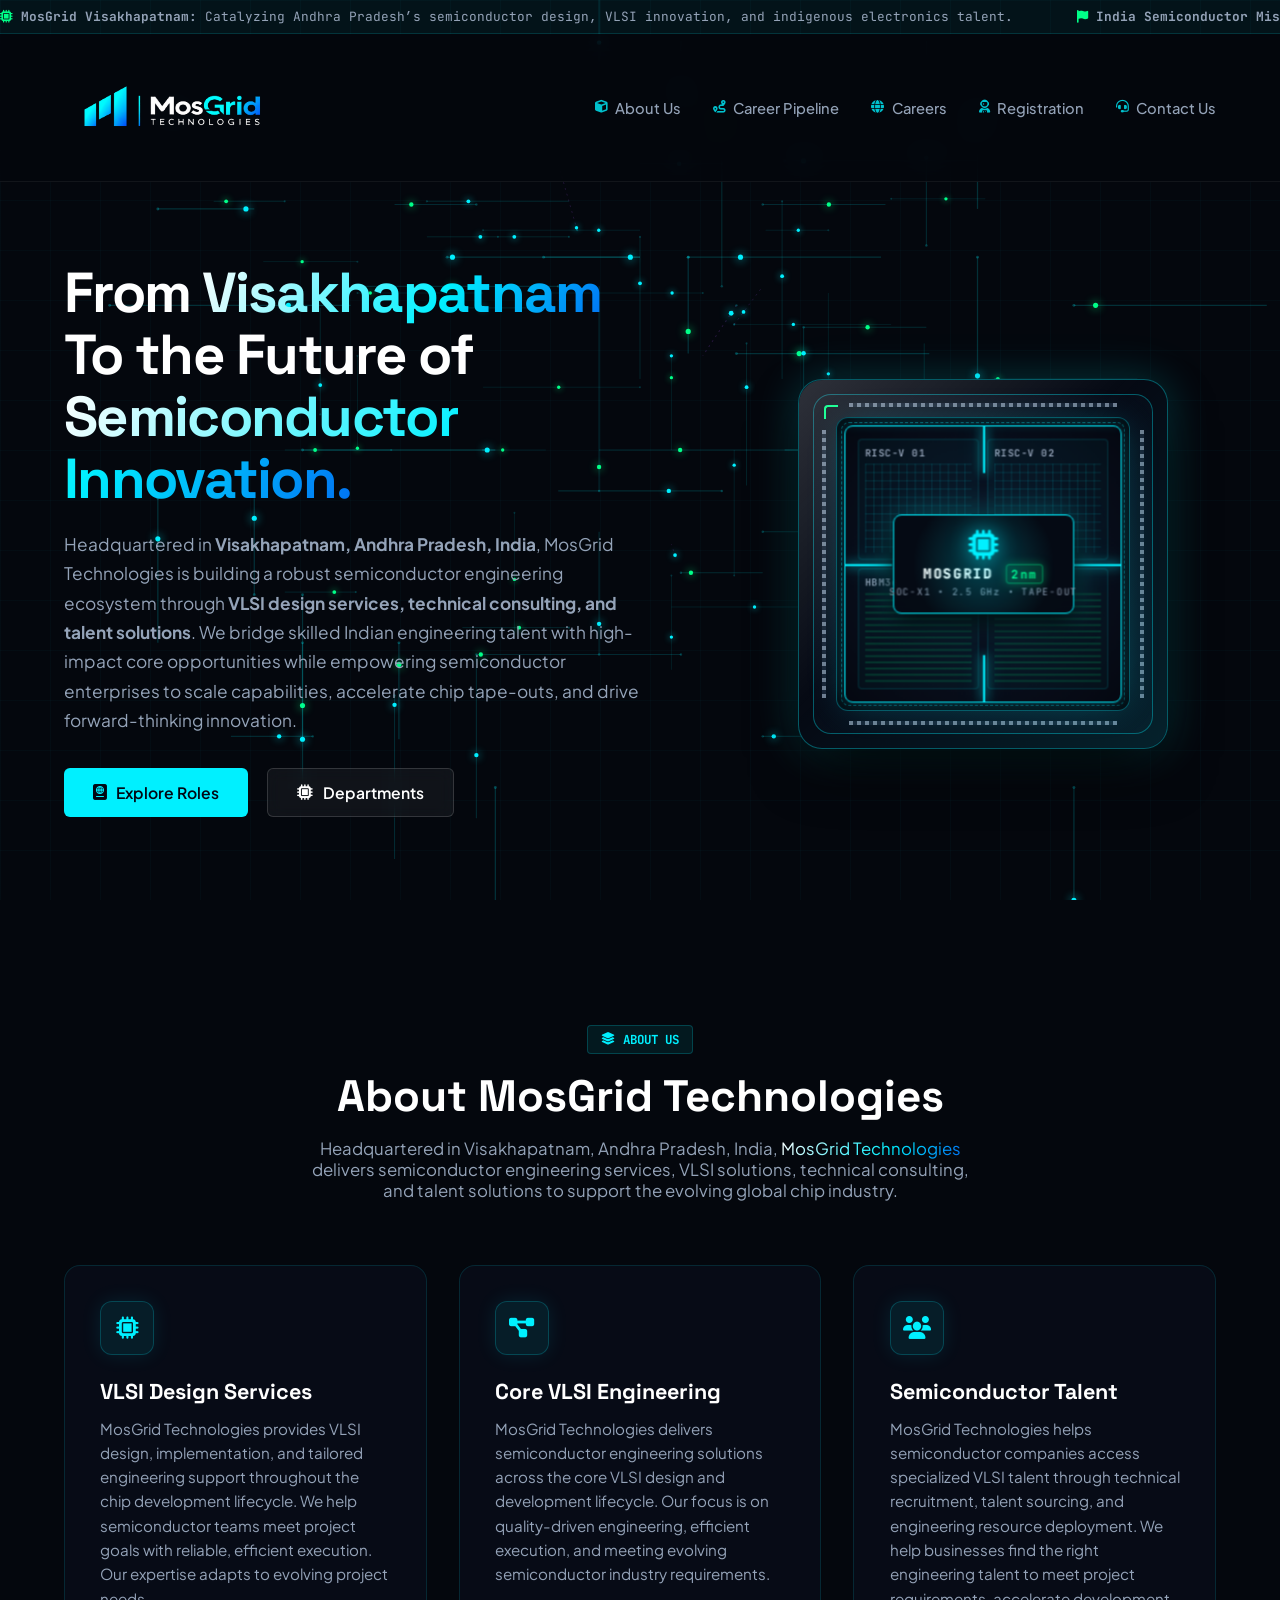
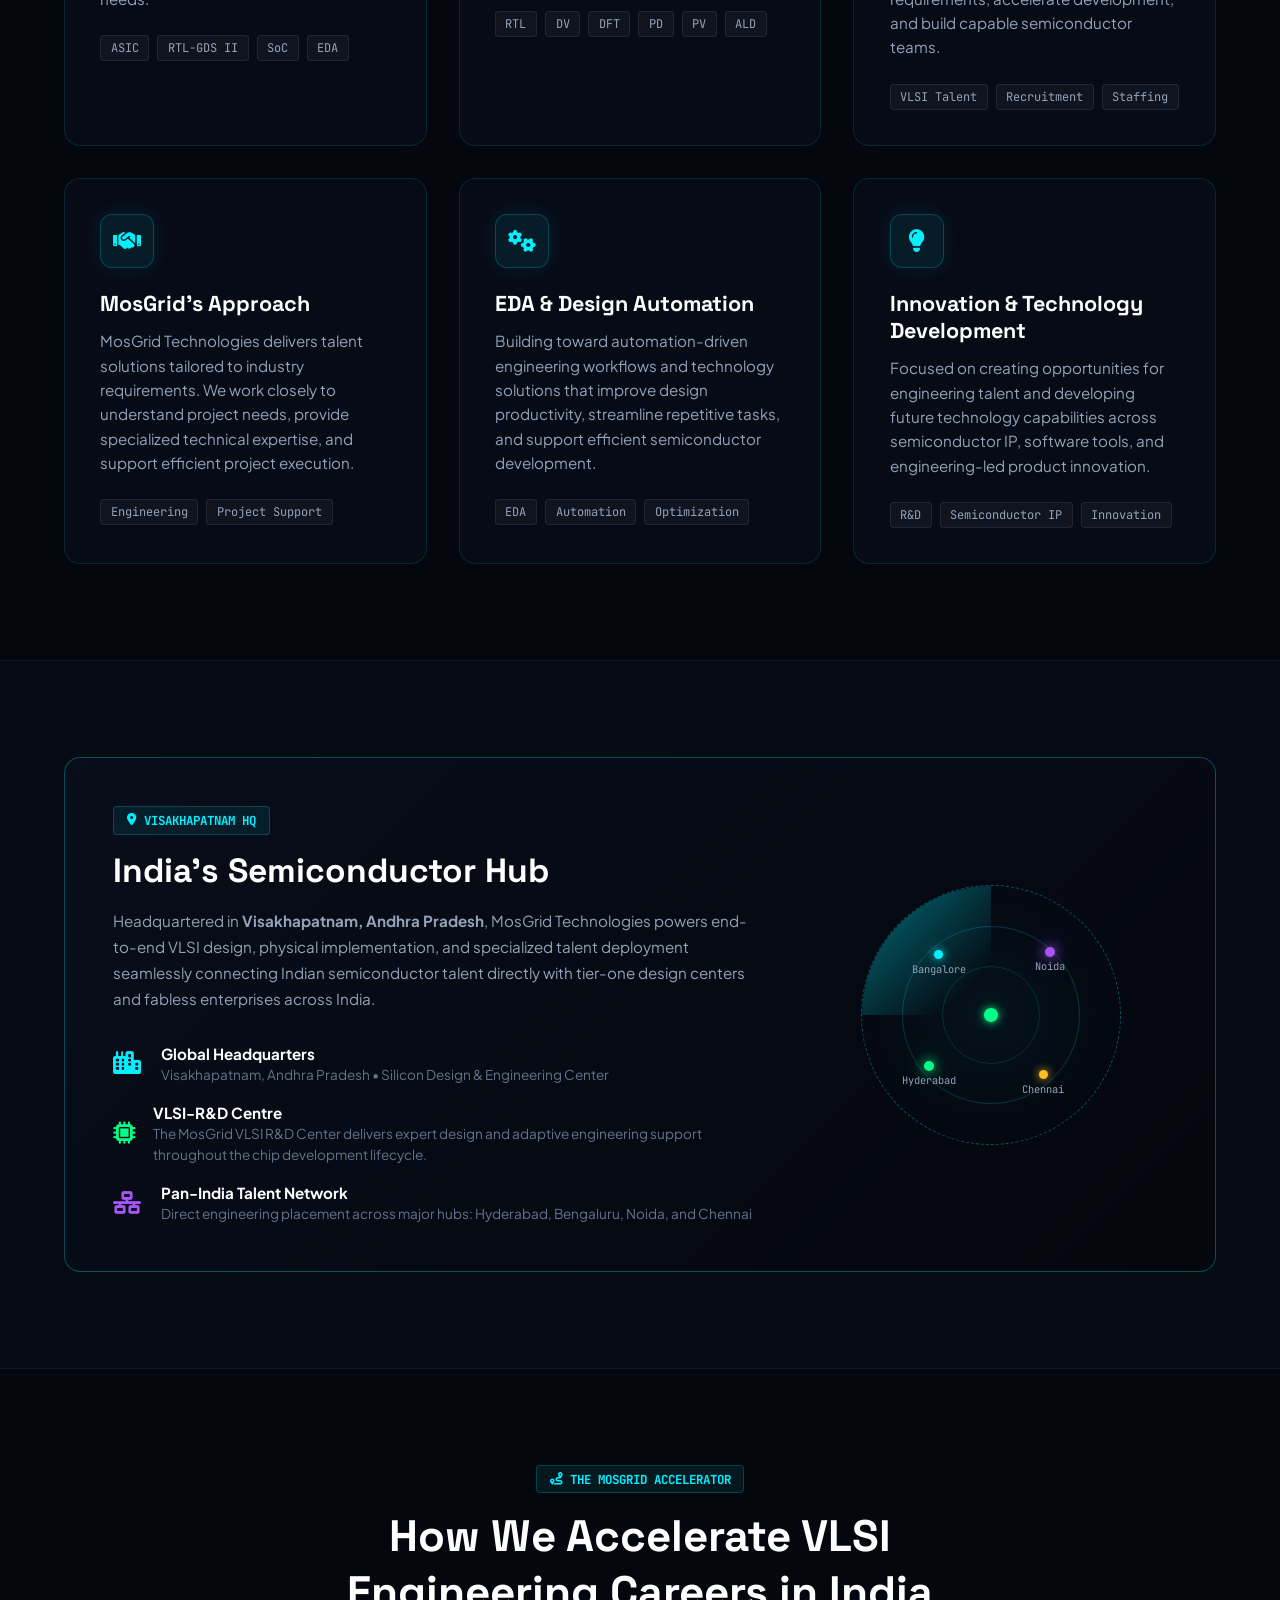
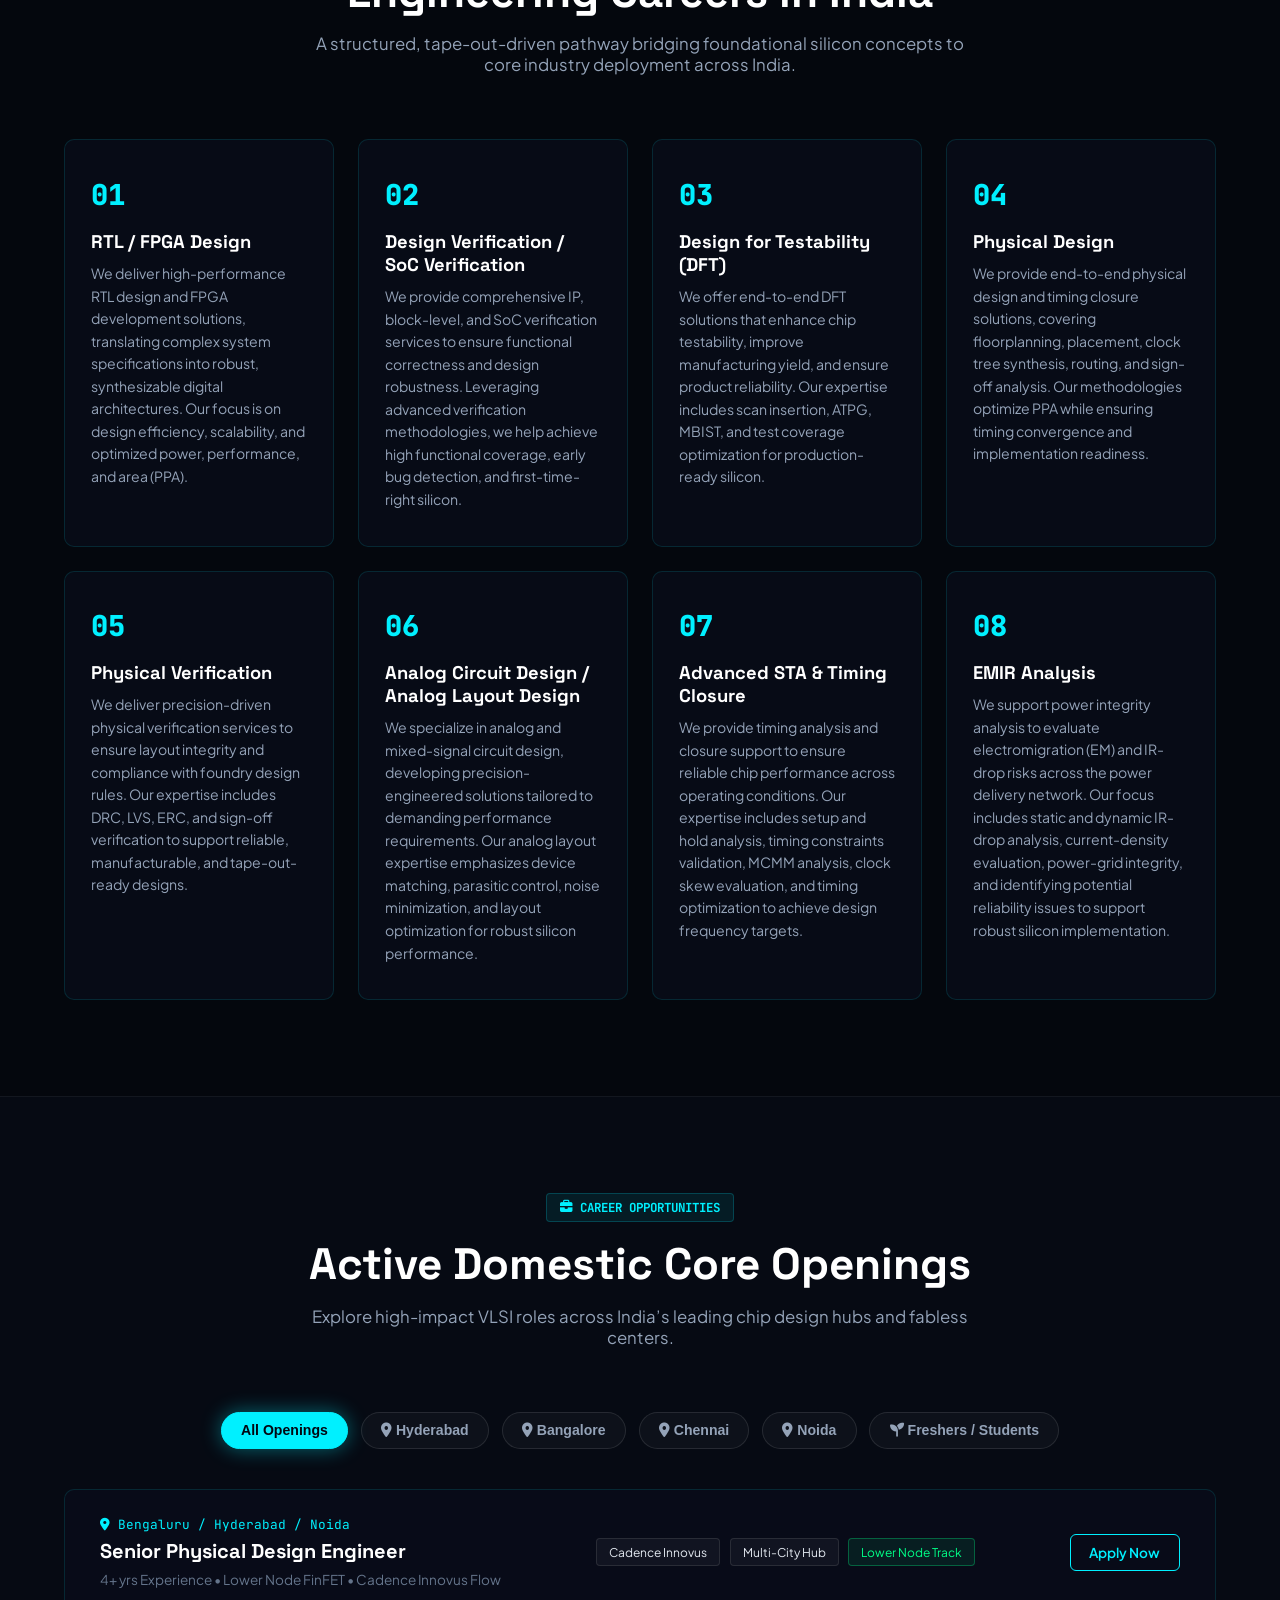
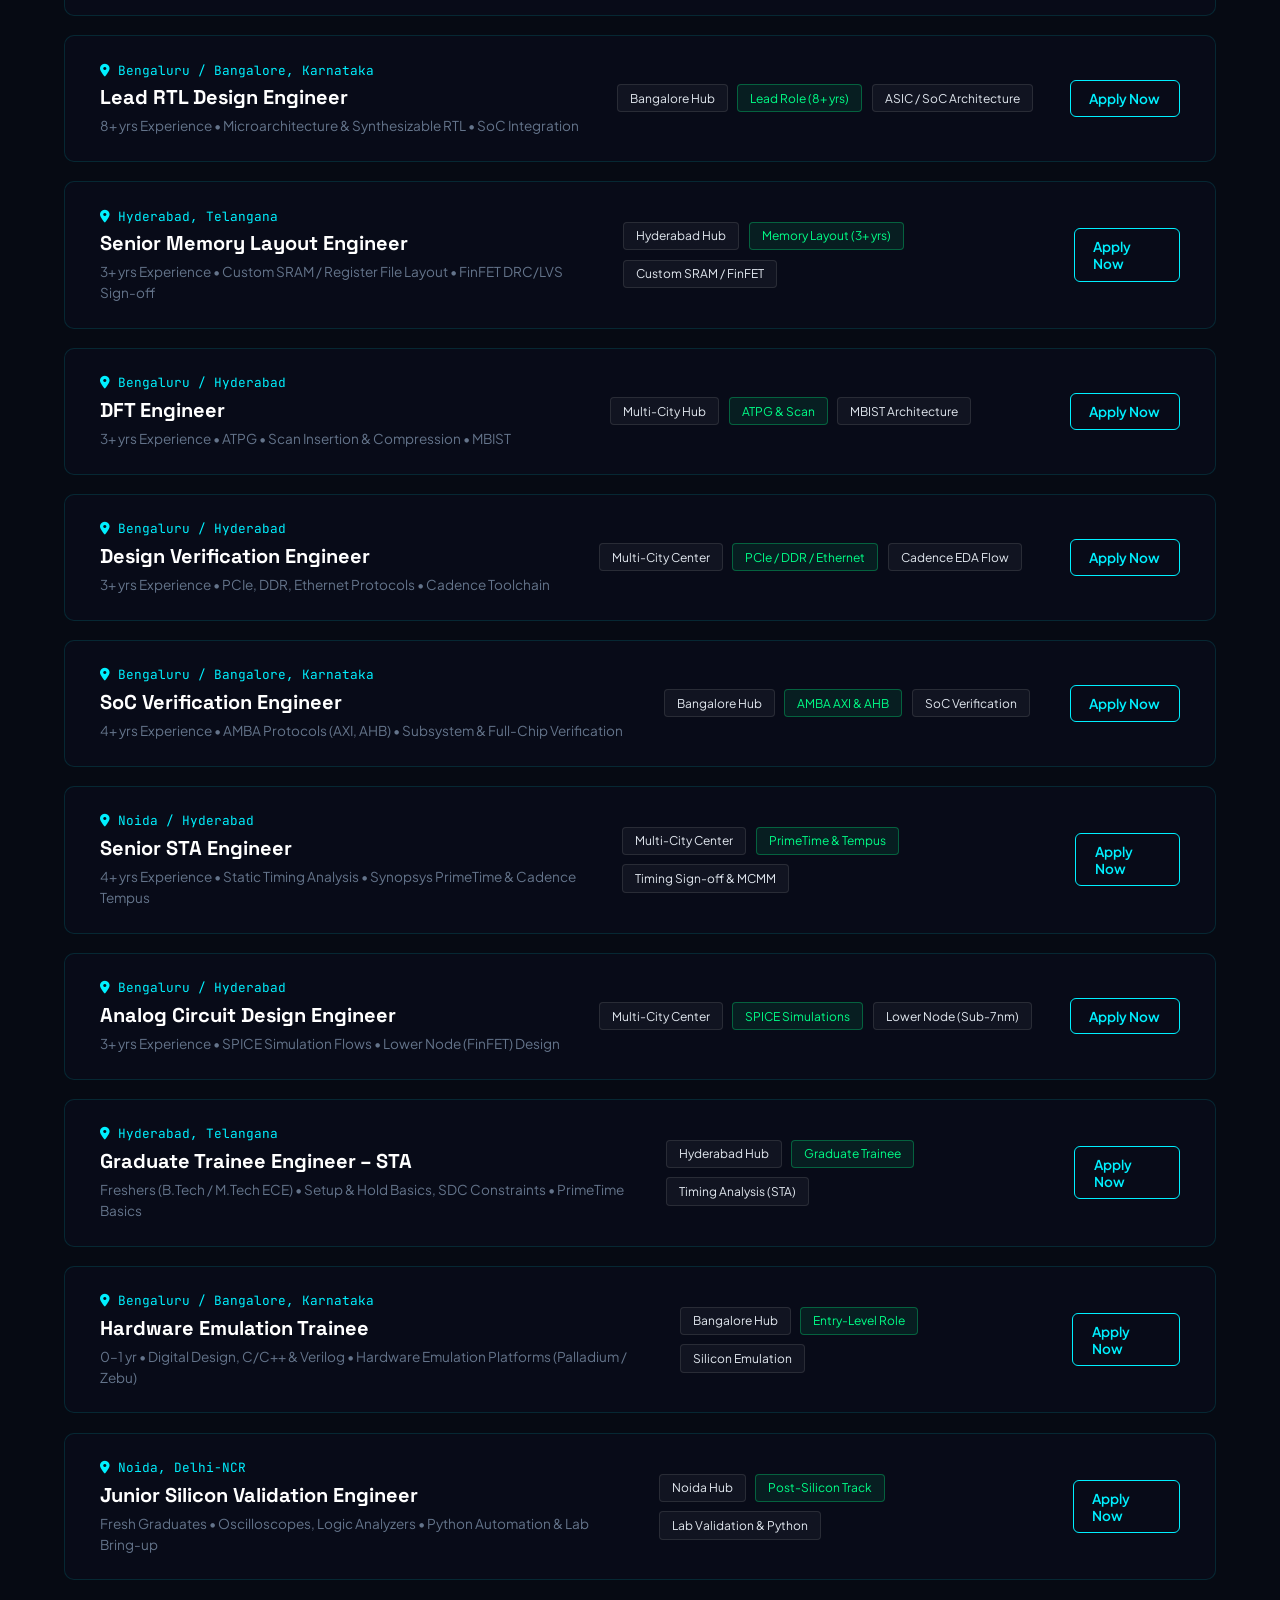
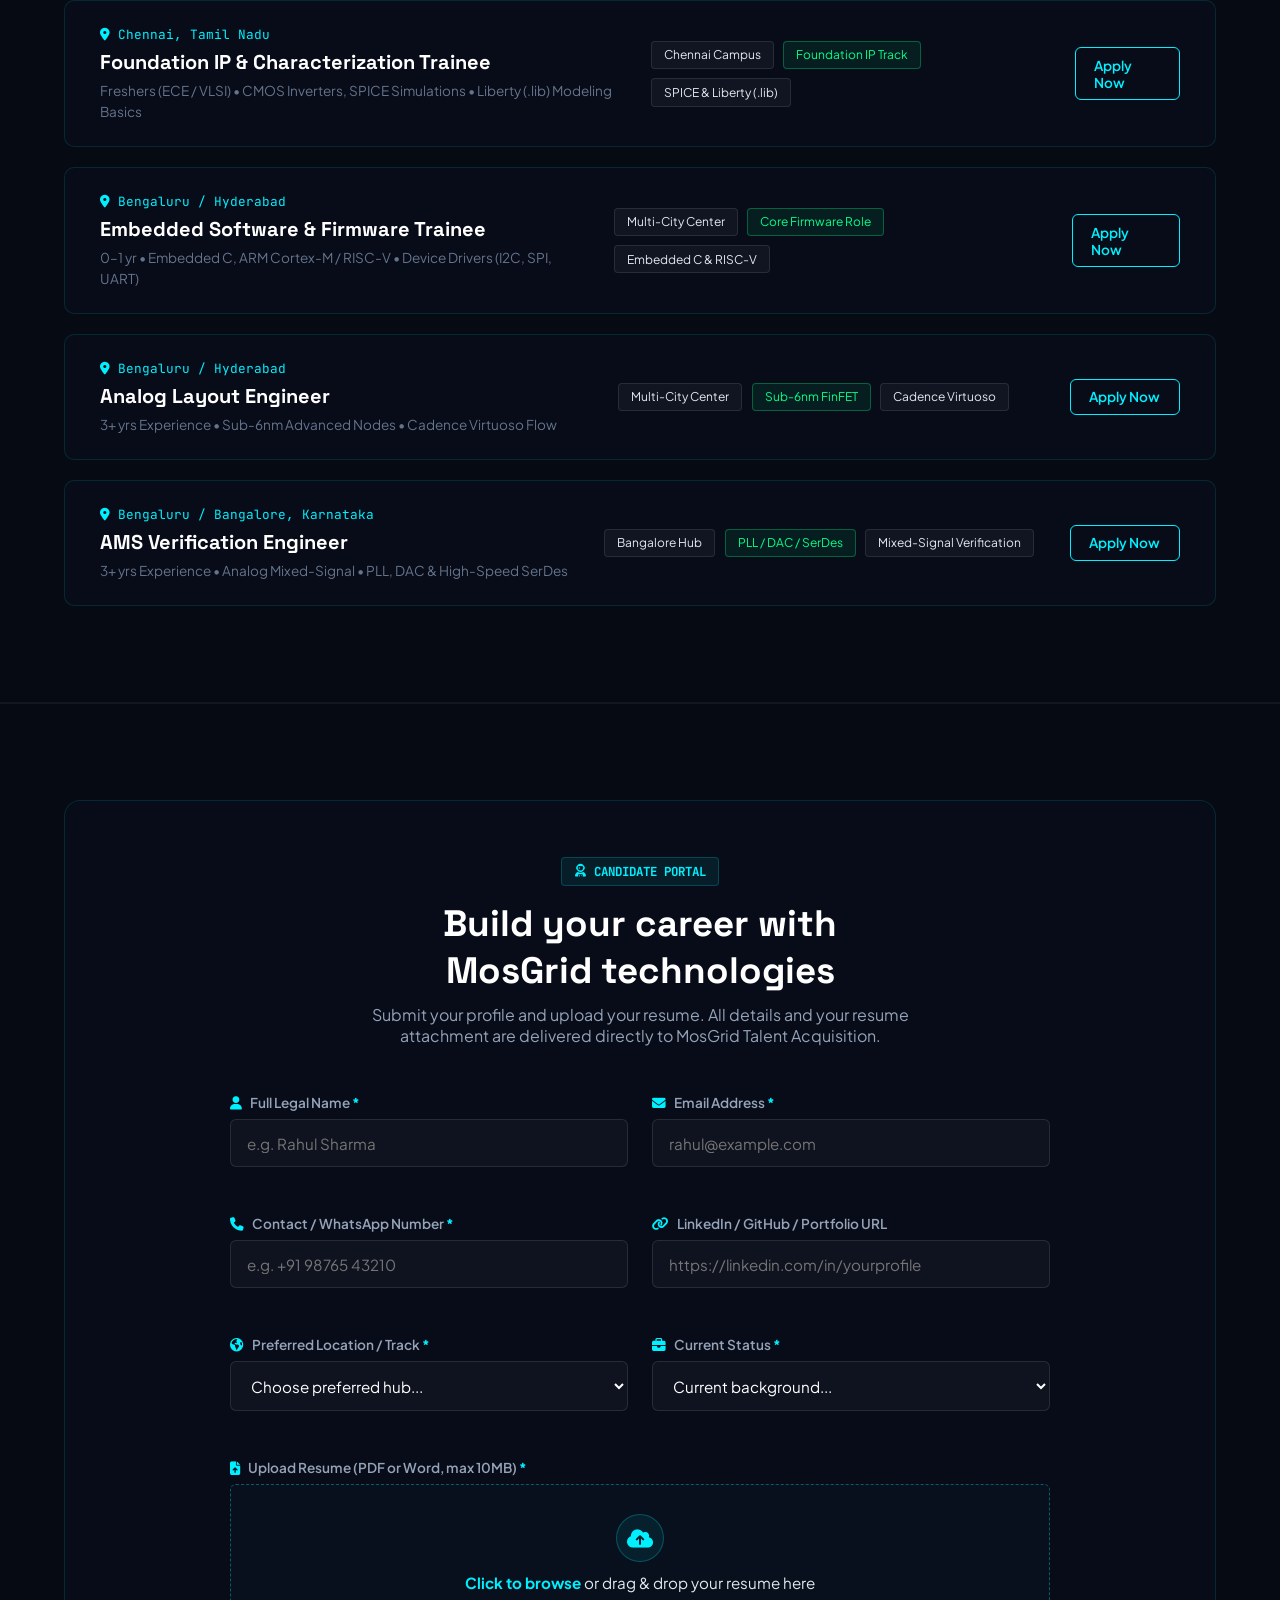
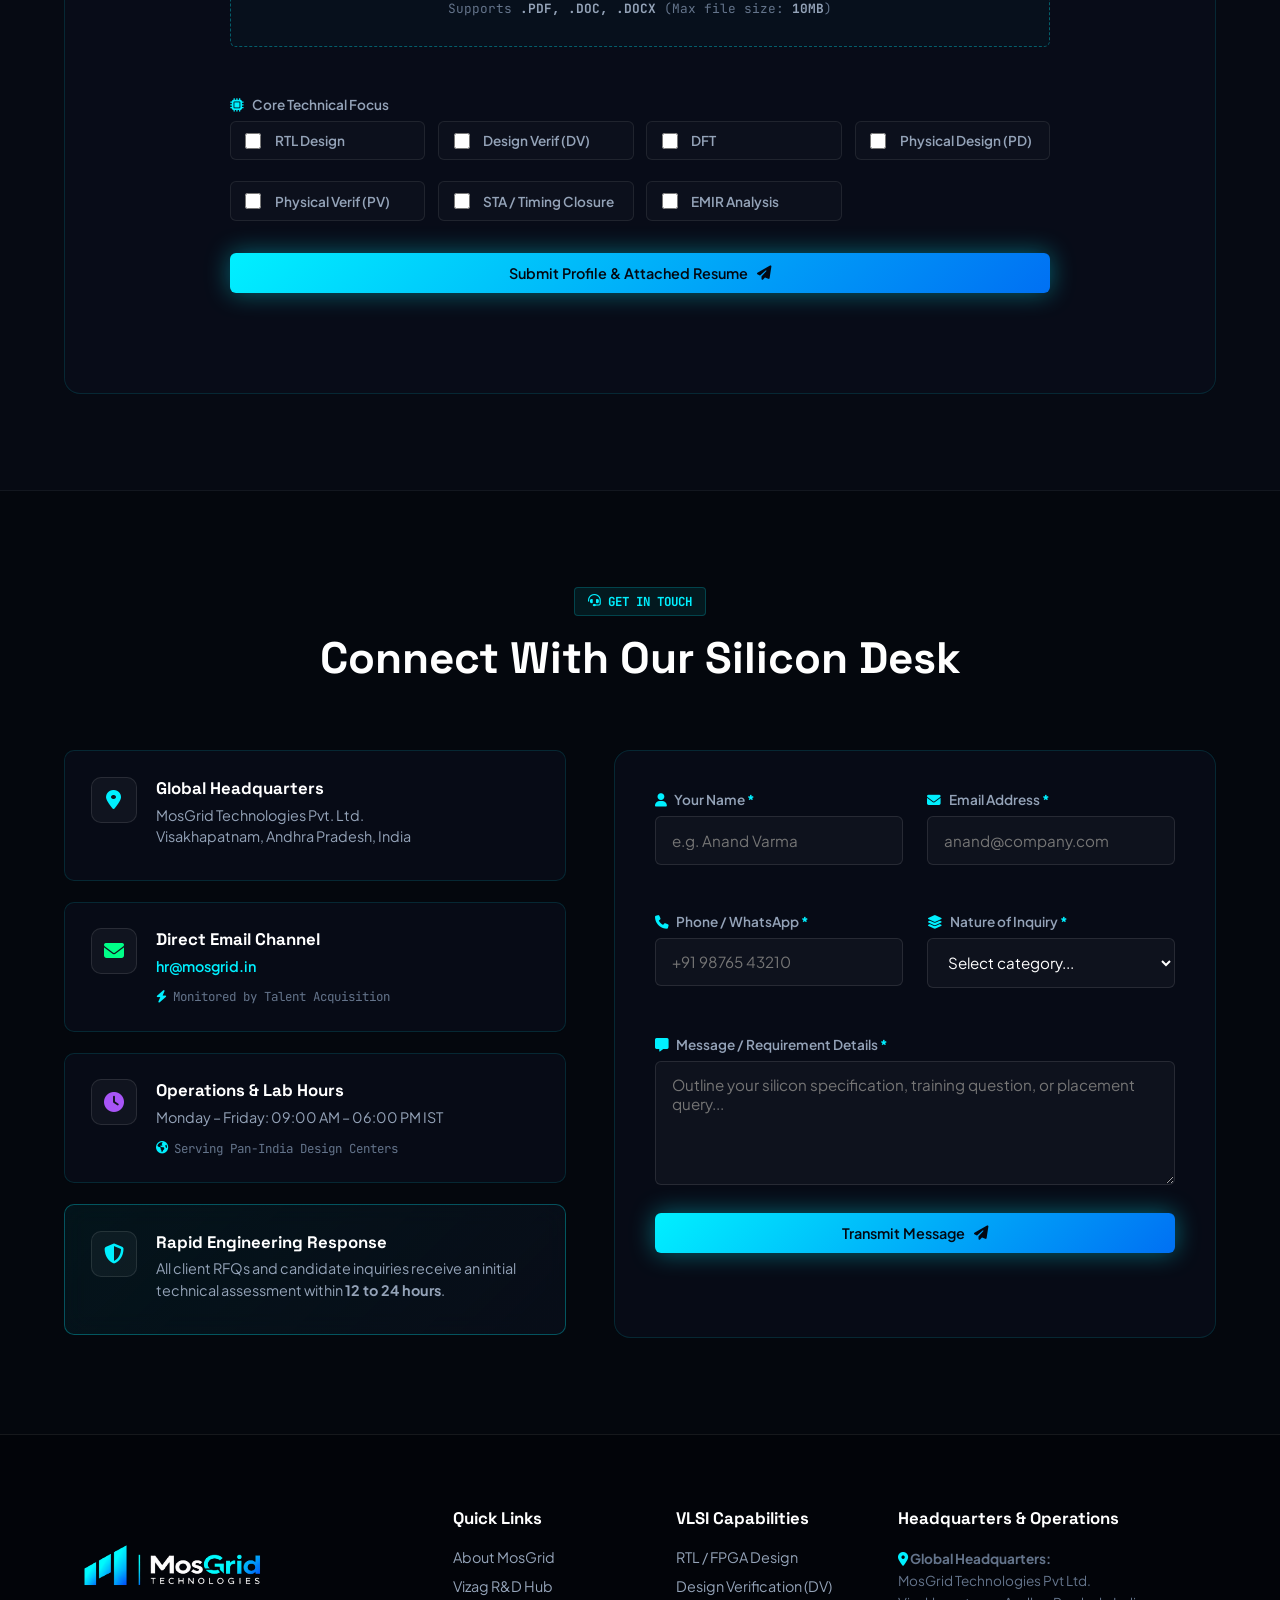
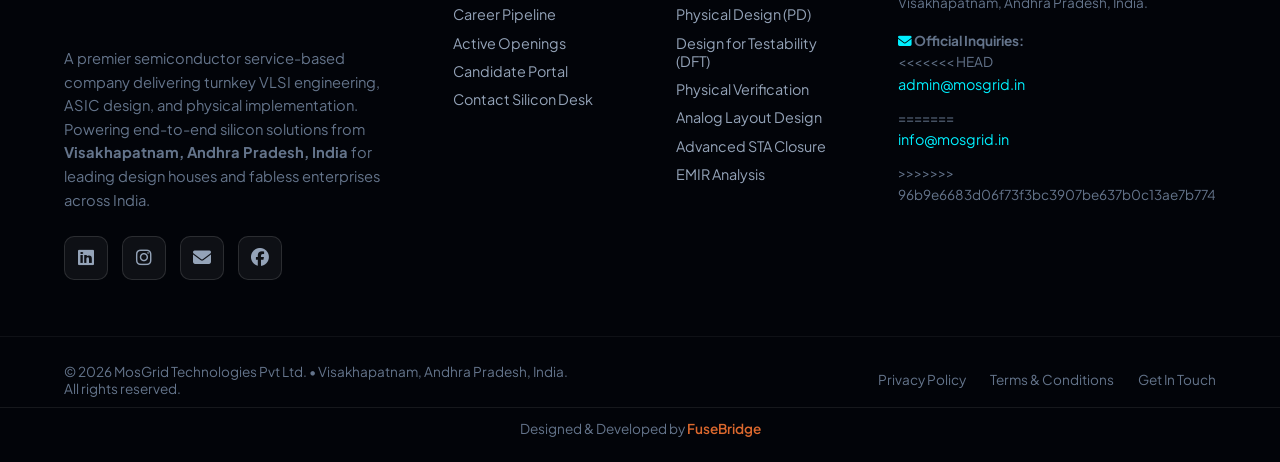
==== commit ff193a76: "changed mail from info to hr" ====
--- a/index.html
+++ b/index.html
@@ -795,7 +795,7 @@
             </div>
             <div class="contact-card-details">
               <h4>Direct Email Channel</h4>
-              <p><a href="mailto:info@mosgrid.in" class="contact-mail-link">hr@mosgrid.in</a></p>
+              <p><a href="mailto:hr@mosgrid.in" class="contact-mail-link">hr@mosgrid.in</a></p>
               <span class="sub-detail"><i class="fa-solid fa-bolt text-cyan"></i> Monitored by Talent Acquisition</span>
             </div>
           </div>
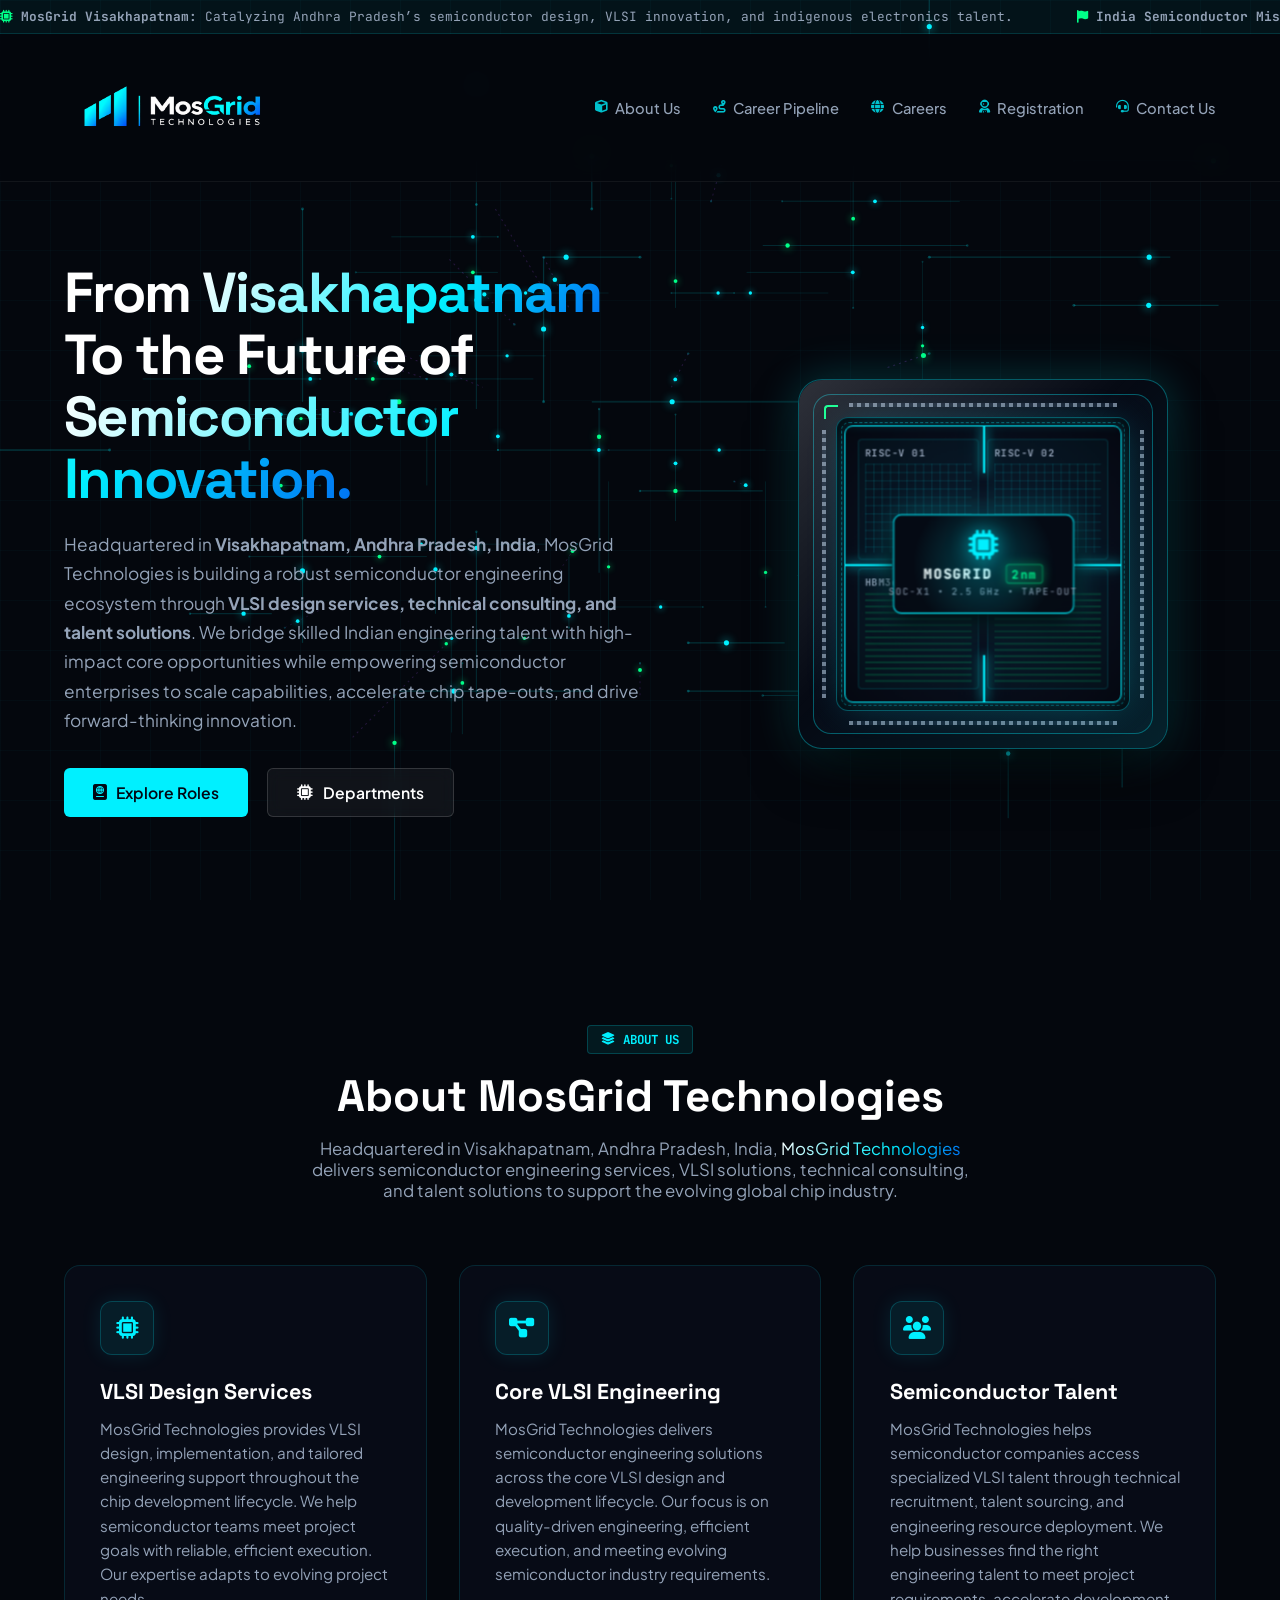
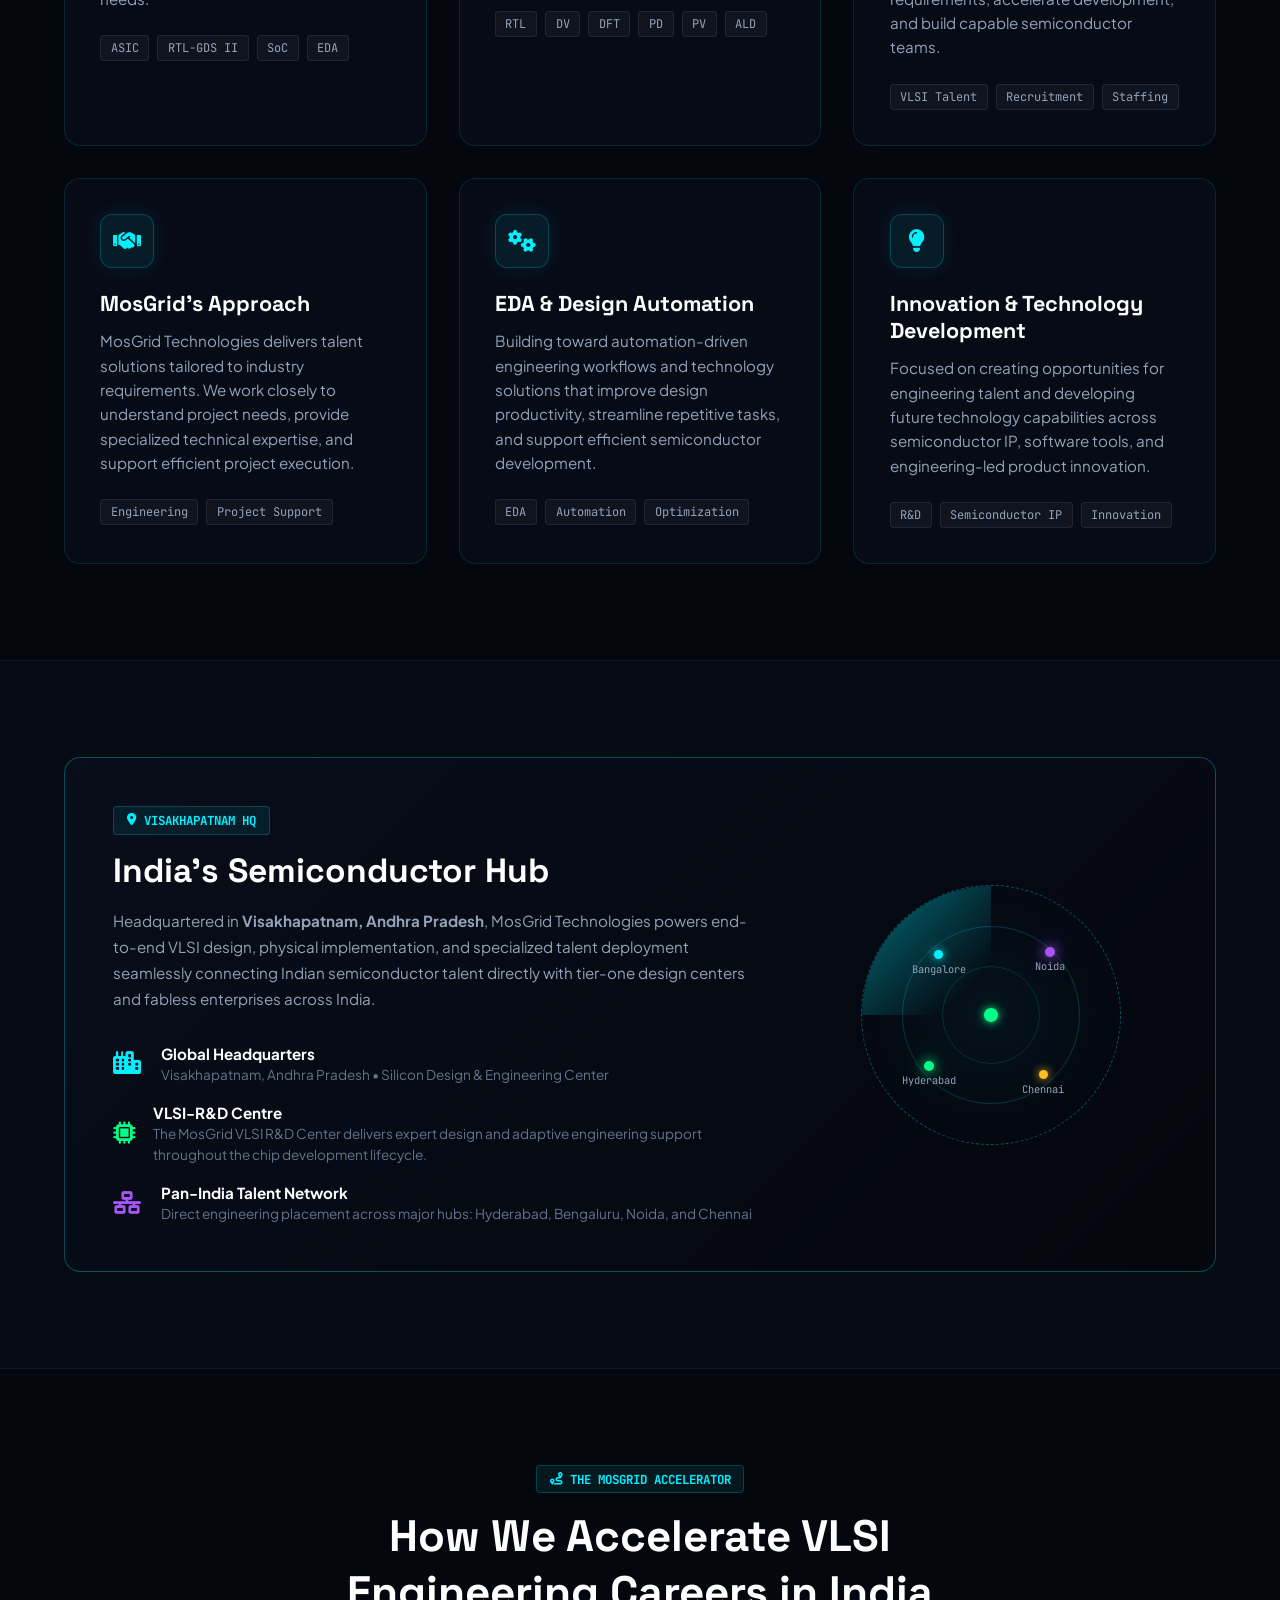
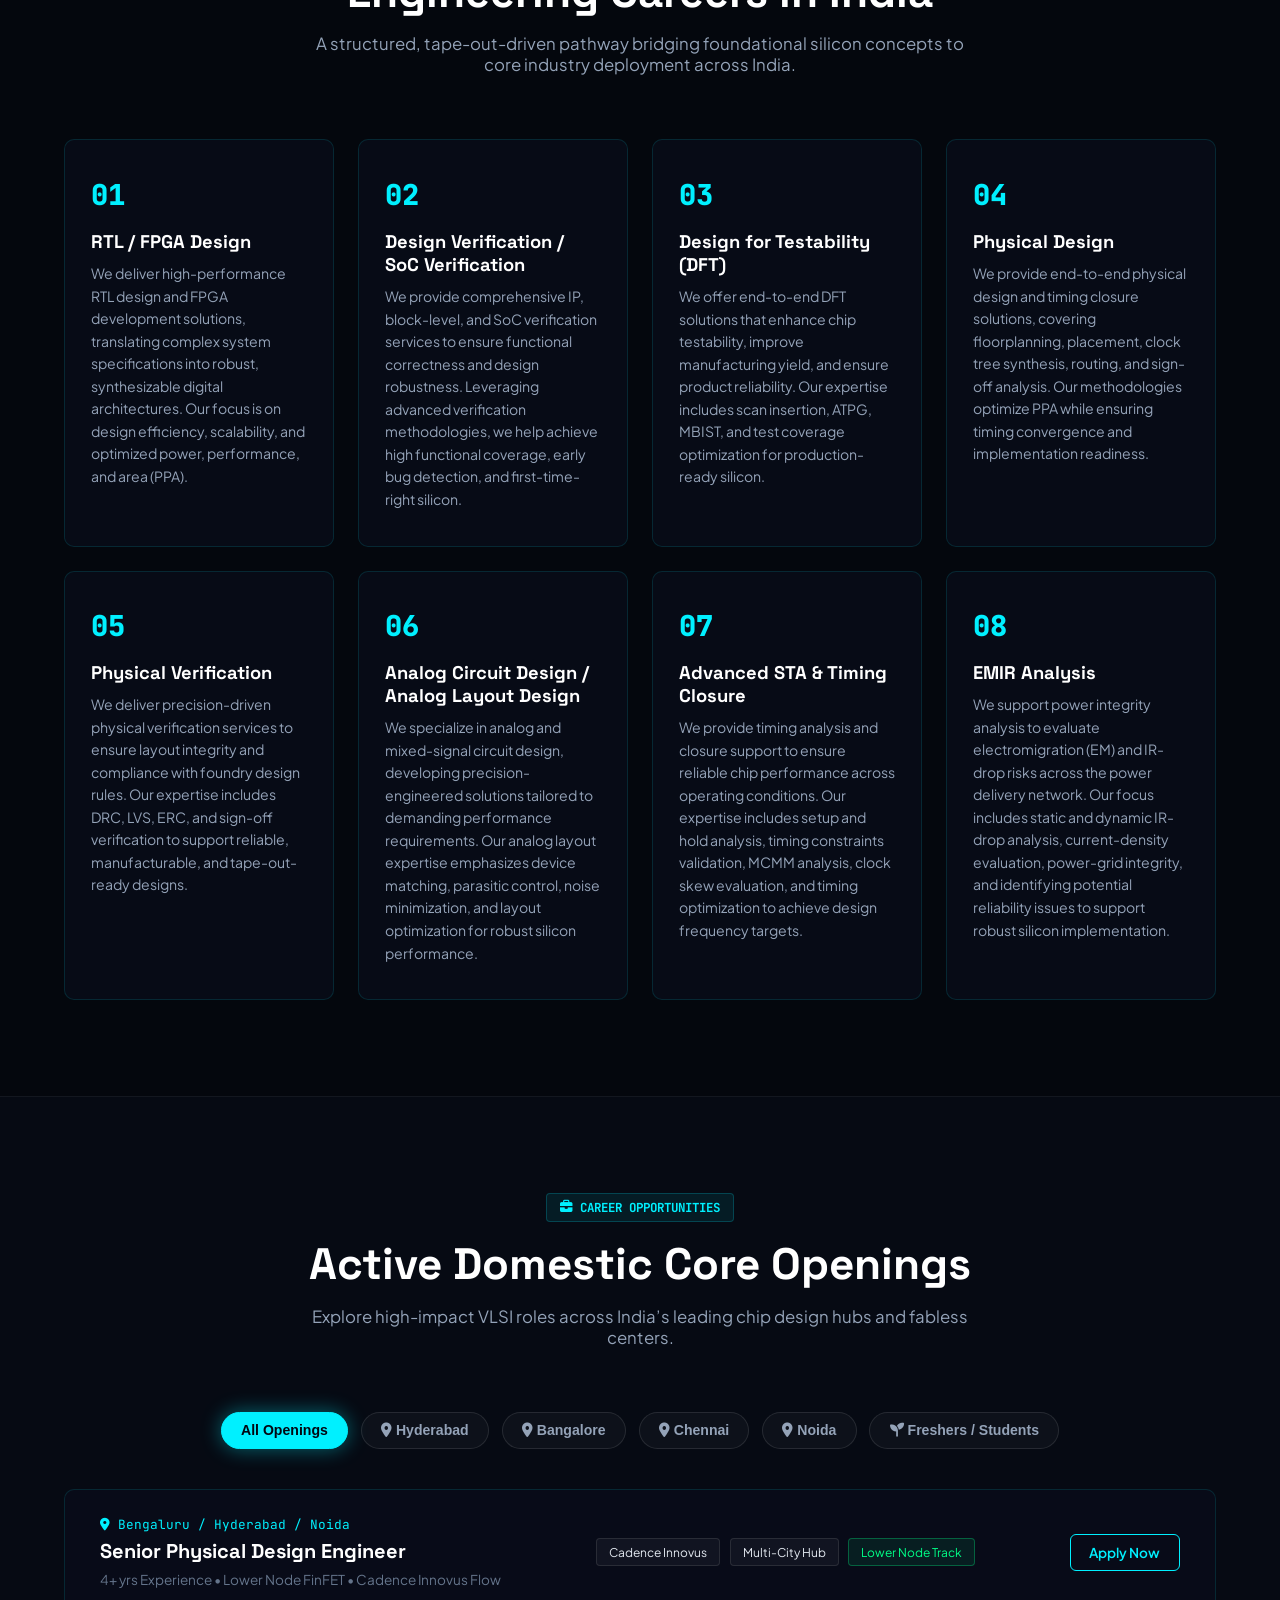
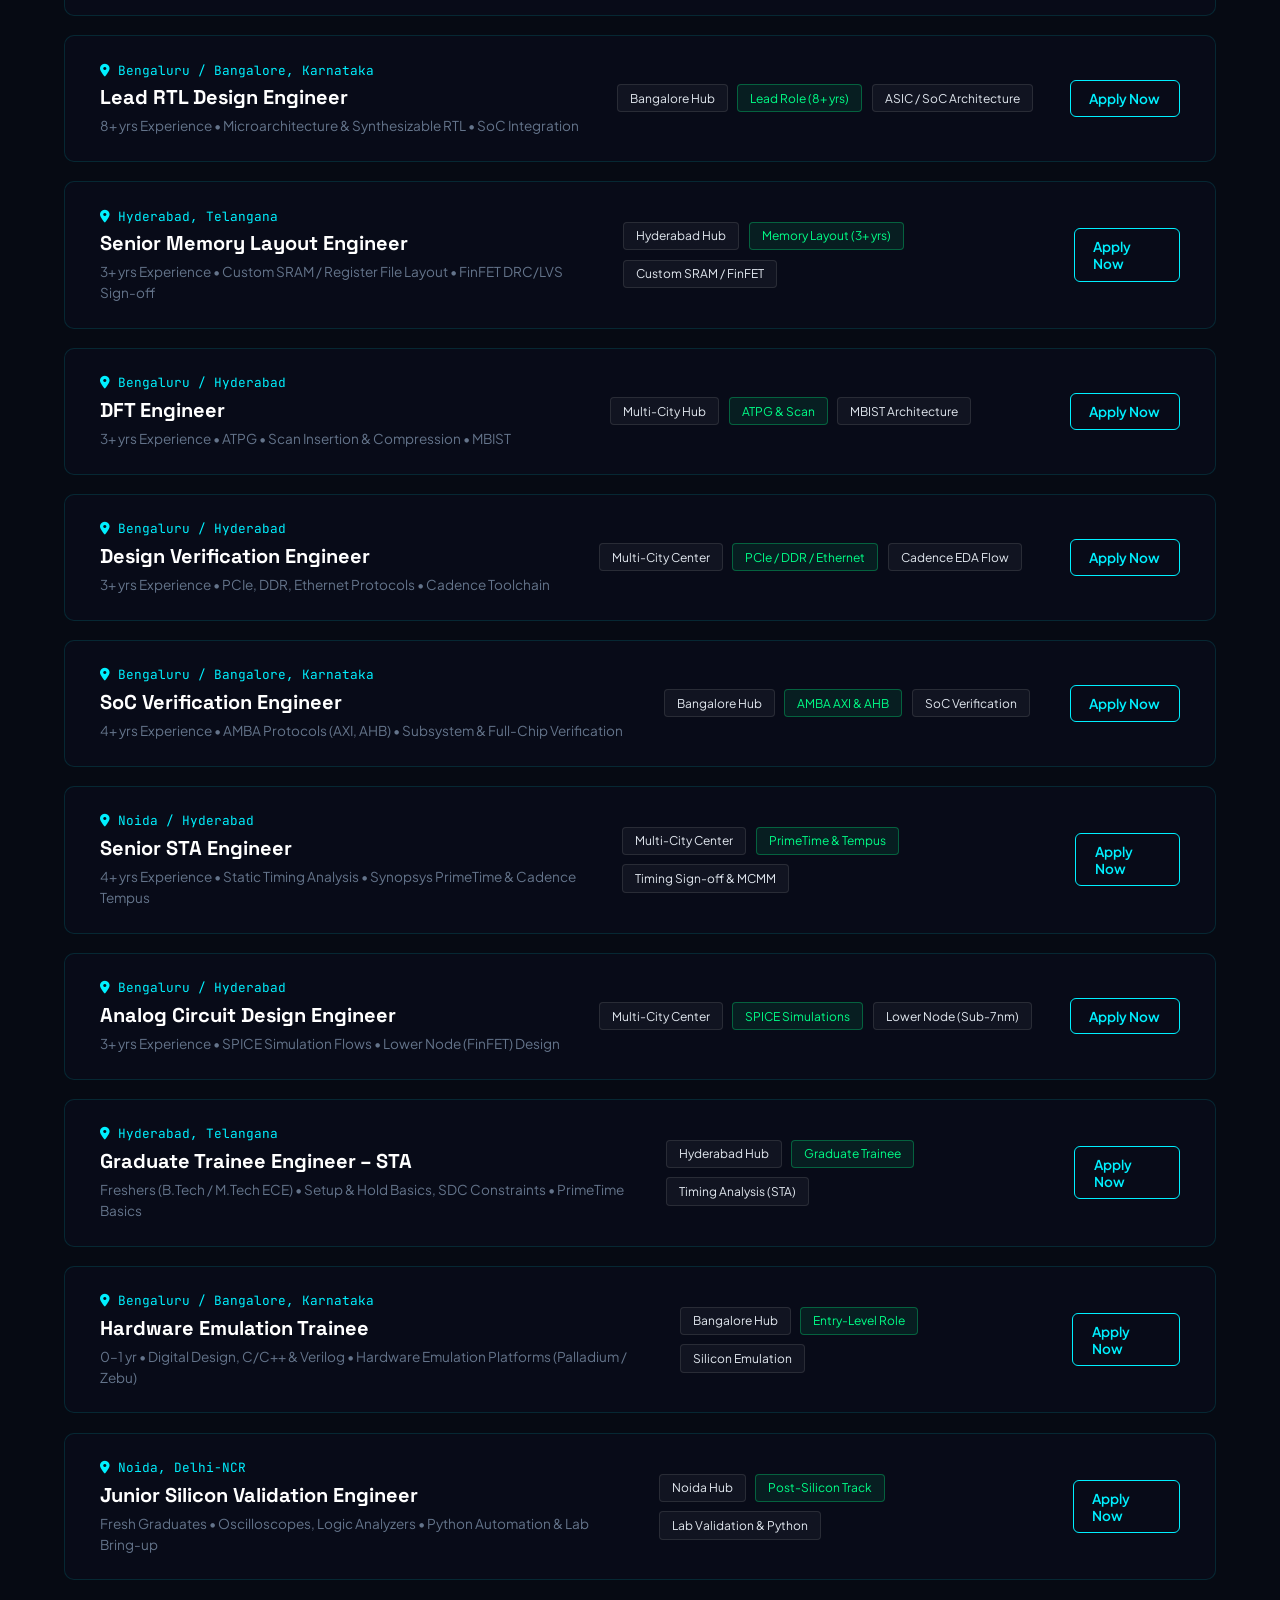
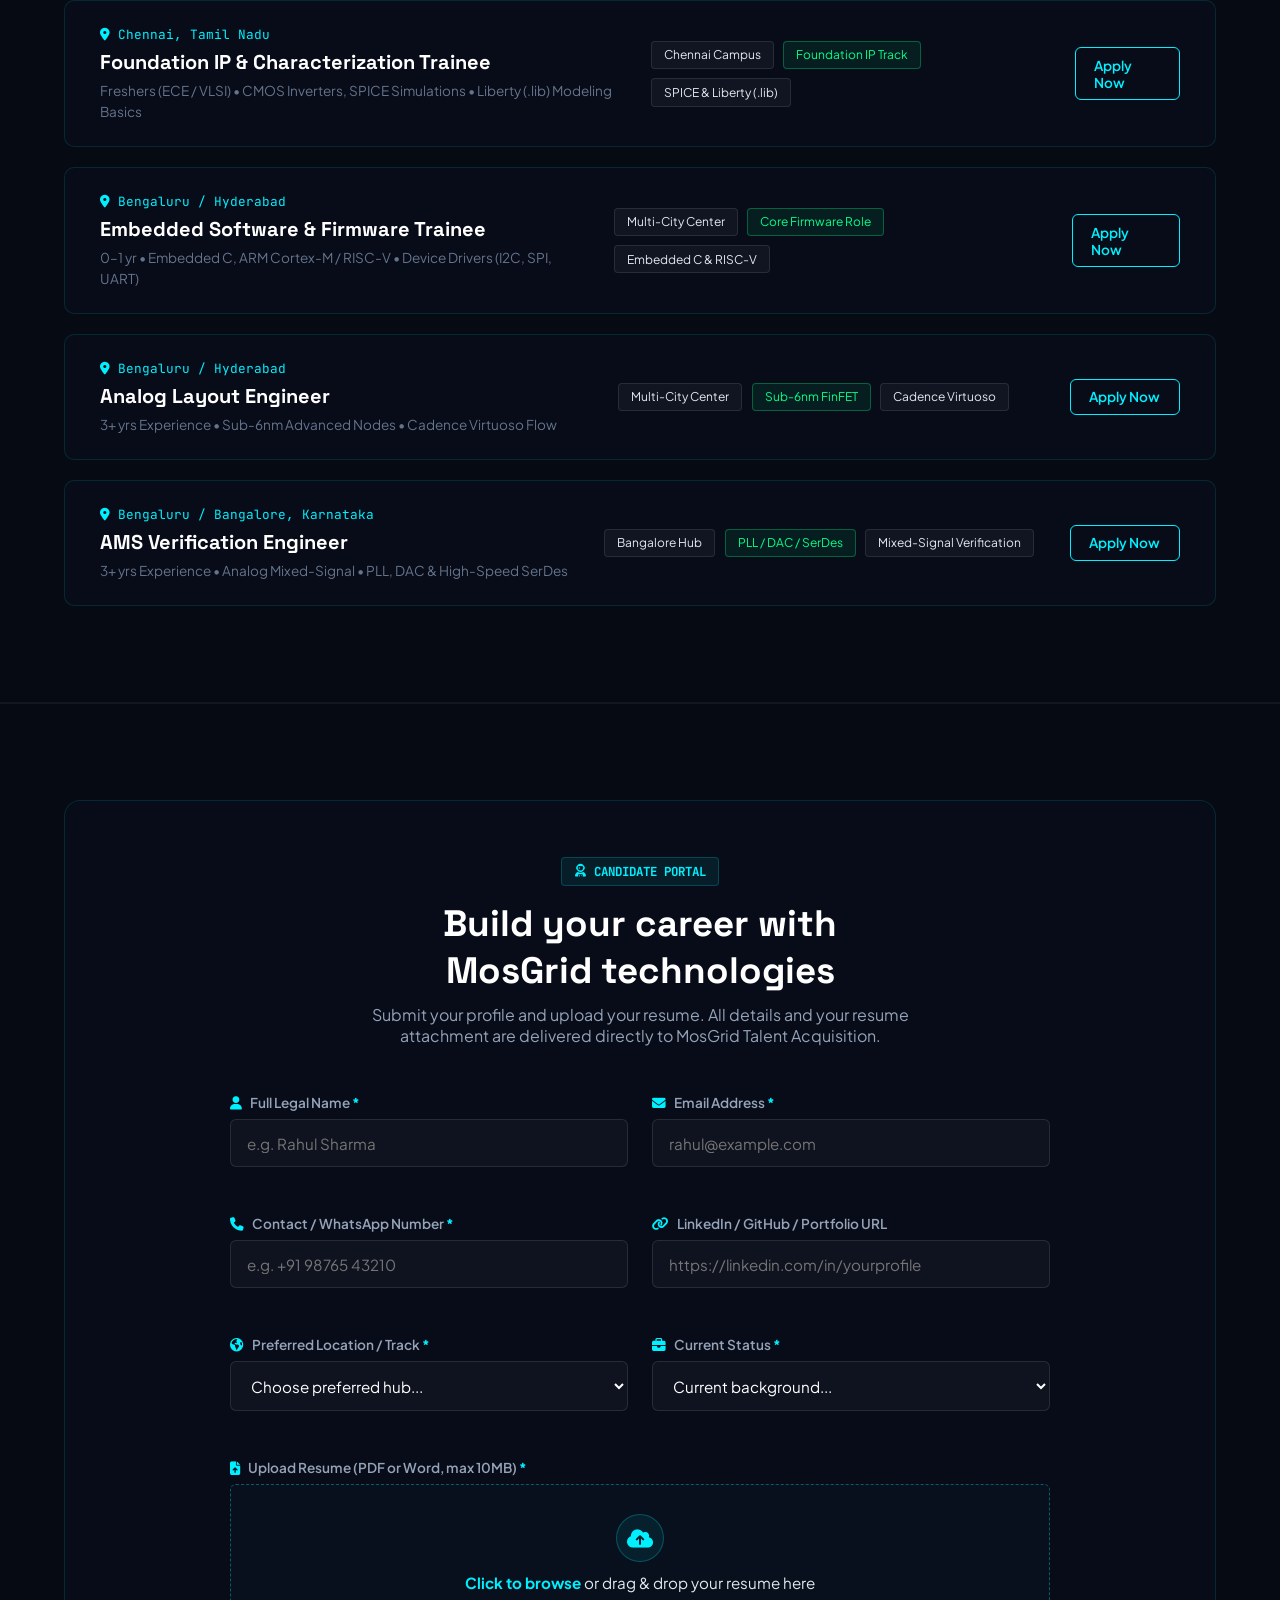
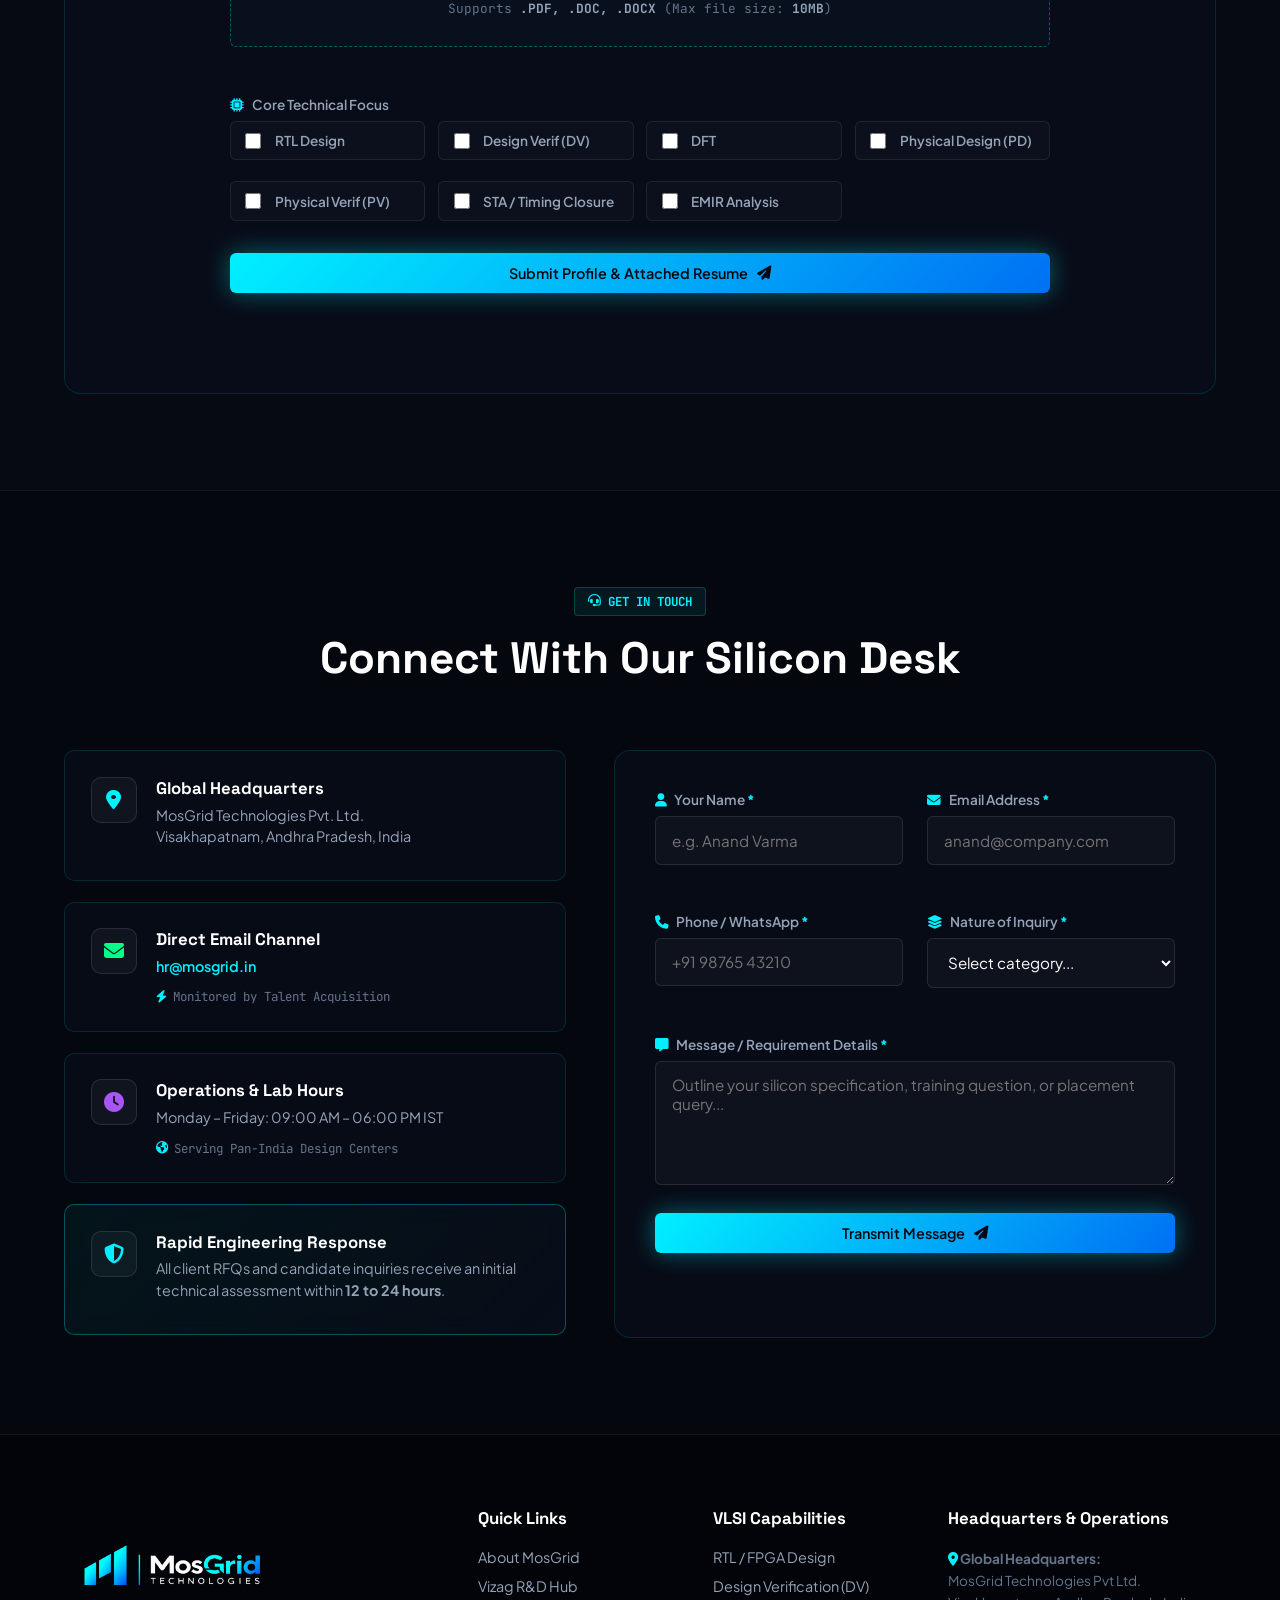
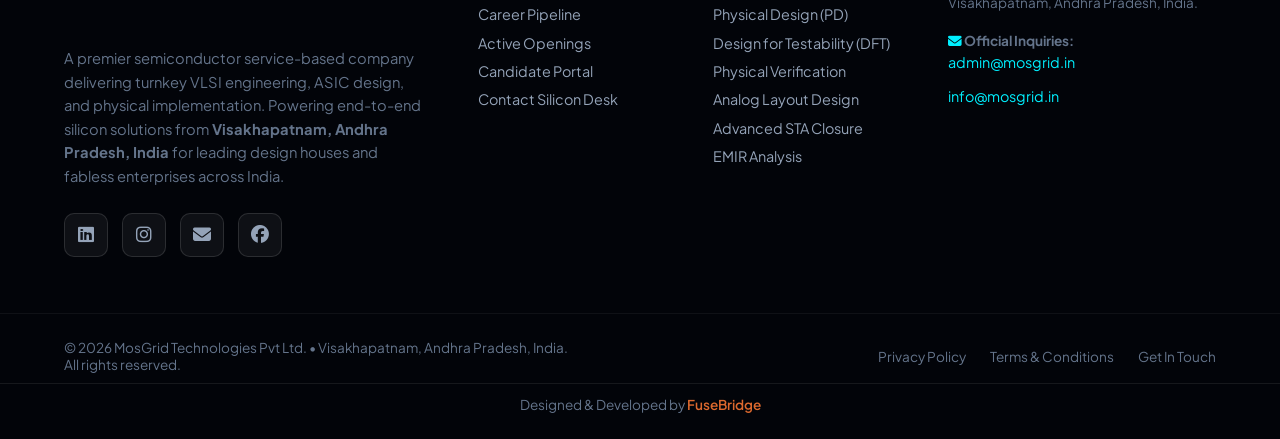
==== commit fedca7e9: "small error changes in footer at enquire section" ====
--- a/index.html
+++ b/index.html
@@ -964,11 +964,11 @@
         </p>
         <p class="footer-addr">
           <i class="fa-solid fa-envelope text-cyan"></i> <strong>Official Inquiries:</strong><br />
-<<<<<<< HEAD
+
           <a href="mailto:admin@mosgrid.in" style="color: var(--electric-cyan); text-decoration: none;">admin@mosgrid.in</a>
-=======
+
           <a href="mailto:info@mosgrid.in" style="color: var(--electric-cyan); text-decoration: none;">info@mosgrid.in</a>
->>>>>>> 96b9e6683d06f73f3bc3907be637b0c13ae7b774
+
         </p>
       </div>
     </div>
